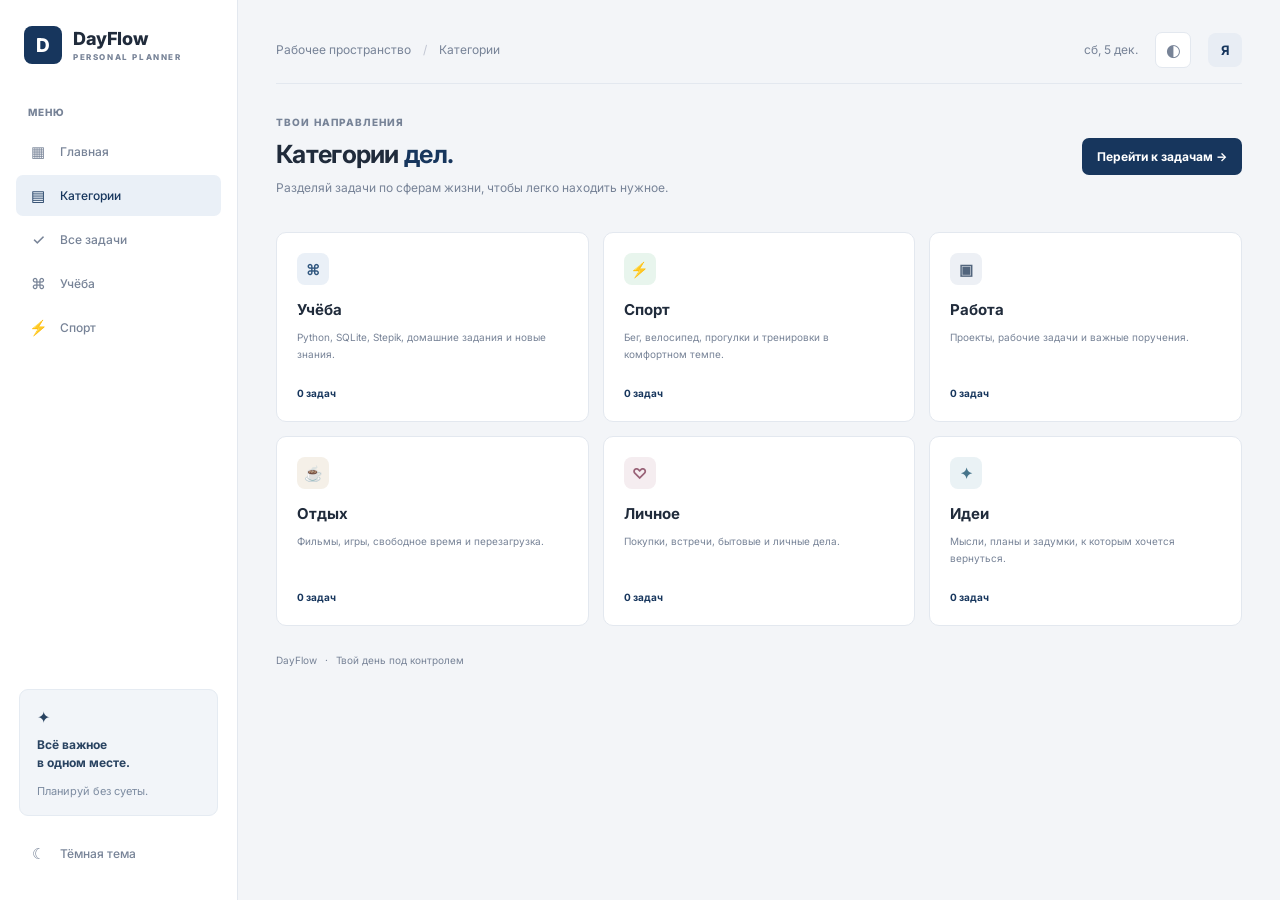
==== index.html @ 8dab4bd1 "Update index.html" ====
<!DOCTYPE html>
<html lang="ru">
<head>
  <meta charset="UTF-8">
  <meta name="viewport" content="width=device-width, initial-scale=1.0">
  <title>Категории — DayFlow</title>
  <link rel="preconnect" href="https://fonts.googleapis.com">
  <link href="https://fonts.googleapis.com/css2?family=Inter:wght@400;500;600;700;800&display=swap" rel="stylesheet">
  <link rel="stylesheet" href="style.css">
</head>
<body>
  <div class="app-shell">
    <aside class="sidebar" id="sidebar">
      <a class="brand" href="index.html"><span class="brand-mark">D</span><span>DayFlow<small>PERSONAL PLANNER</small></span></a>
      <div class="side-label">МЕНЮ</div>
      <nav class="nav">
        <a class="nav-link" href="index.html"><span>▦</span> Главная</a>
        <a class="nav-link active" href="category.html"><span>▤</span> Категории</a>
        <a class="nav-link" href="index.html"><span>✓</span> Все задачи</a>
        <a class="nav-link" href="index.html?category=study"><span>⌘</span> Учёба</a>
        <a class="nav-link" href="index.html?category=sport"><span>⚡</span> Спорт</a>
      </nav>
      <div class="sidebar-bottom"><div class="tip-card"><span>✦</span><strong>Всё важное<br>в одном месте.</strong><small>Планируй без суеты.</small></div><button class="nav-link" id="themeToggle"><span id="themeIcon">☾</span> Тёмная тема</button></div>
    </aside>
    <button class="nav-backdrop" id="navBackdrop" aria-label="Закрыть меню"></button>
    <main class="main-content">
      <header class="topbar"><button class="mobile-menu icon-button" id="menuToggle" aria-label="Открыть меню">☰</button><div class="breadcrumb">Рабочее пространство <span>/</span> Категории</div><div class="top-actions"><span class="today-label" id="headerDate"></span><button class="icon-button" id="themeToggleTop">◐</button><div class="avatar">Я</div></div></header>
      <section class="welcome-row"><div><p class="eyebrow">ТВОИ НАПРАВЛЕНИЯ</p><h1>Категории <span>дел.</span></h1><p class="muted">Разделяй задачи по сферам жизни, чтобы легко находить нужное.</p></div><a class="primary-button button-link" href="index.html">Перейти к задачам →</a></section>
      <section class="category-grid-page" id="categoryGrid">
        <a class="category-large category-card-link study-card" href="index.html?category=study"><div class="category-icon study">⌘</div><h2>Учёба</h2><p>Python, SQLite, Stepik, домашние задания и новые знания.</p><strong id="count-study">0 задач</strong></a>
        <a class="category-large category-card-link sport-card" href="index.html?category=sport"><div class="category-icon sport">⚡</div><h2>Спорт</h2><p>Бег, велосипед, прогулки и тренировки в комфортном темпе.</p><strong id="count-sport">0 задач</strong></a>
        <a class="category-large category-card-link work-card" href="index.html?category=work"><div class="category-icon work">▣</div><h2>Работа</h2><p>Проекты, рабочие задачи и важные поручения.</p><strong id="count-work">0 задач</strong></a>
        <a class="category-large category-card-link rest-card" href="index.html?category=rest"><div class="category-icon rest">☕</div><h2>Отдых</h2><p>Фильмы, игры, свободное время и перезагрузка.</p><strong id="count-rest">0 задач</strong></a>
        <a class="category-large category-card-link personal-card" href="index.html?category=personal"><div class="category-icon personal">♡</div><h2>Личное</h2><p>Покупки, встречи, бытовые и личные дела.</p><strong id="count-personal">0 задач</strong></a>
        <a class="category-large category-card-link ideas-card" href="index.html?category=ideas"><div class="category-icon ideas">✦</div><h2>Идеи</h2><p>Мысли, планы и задумки, к которым хочется вернуться.</p><strong id="count-ideas">0 задач</strong></a>
      </section>
      <footer>DayFlow <span>·</span> Твой день под контролем</footer>
    </main>
  </div>
  <script src="script.js"></script>
</body>
</html>
---- style.css ----
*{box-sizing:border-box} :root{--bg:#f5f7fb;--surface:#fff;--surface2:#f8f9fc;--text:#202536;--muted:#8991a3;--line:#edf0f5;--primary:#6658e8;--shadow:0 8px 28px rgba(31,39,69,.045)}body.dark{--bg:#151824;--surface:#202536;--surface2:#272e40;--text:#f0f2f8;--muted:#a0a8ba;--line:#343b4e;--shadow:0 8px 28px rgba(0,0,0,.12)}body{margin:0;background:var(--bg);color:var(--text);font-family:Inter,Arial,sans-serif;font-size:14px;transition:background .2s,color .2s}button,input,textarea,select{font:inherit}button{cursor:pointer}.app-shell{min-height:100vh}.sidebar{width:248px;position:fixed;inset:0 auto 0 0;background:var(--surface);border-right:1px solid var(--line);padding:28px 18px;display:flex;flex-direction:column;z-index:5}.brand{display:flex;align-items:center;gap:11px;text-decoration:none;color:var(--text);font-size:19px;font-weight:800;letter-spacing:-.7px;margin:0 8px 46px}.brand-mark{width:38px;height:38px;border-radius:12px;background:linear-gradient(135deg,#8174ff,#5749d9);display:grid;place-items:center;color:white;font-size:21px}.brand small{display:block;font-size:8px;letter-spacing:1.6px;color:var(--muted);margin-top:3px}.side-label,.eyebrow{font-size:10px;letter-spacing:1.4px;font-weight:800;color:var(--muted)}.side-label{margin:0 12px 13px}.nav{display:grid;gap:5px}.nav-link{border:0;background:transparent;text-decoration:none;color:var(--muted);display:flex;align-items:center;gap:13px;padding:12px;border-radius:10px;text-align:left;font-weight:600;width:100%;font-size:13px}.nav-link span{font-size:17px;width:20px;text-align:center}.nav-link:hover,.nav-link.active{background:#f0efff;color:#5c50dc}body.dark .nav-link:hover,body.dark .nav-link.active{background:#343052;color:#bcb5ff}.sidebar-bottom{margin-top:auto}.tip-card{padding:17px;background:linear-gradient(135deg,#f0efff,#f7f5ff);border-radius:14px;margin:0 3px 17px;color:#4d47a6}.tip-card>span{font-size:20px}.tip-card strong{display:block;line-height:1.5;margin:9px 0}.tip-card small{color:#8a86b8;font-size:11px}body.dark .tip-card{background:#343052;color:#d3ceff}.main-content{margin-left:248px;padding:0 42px;max-width:1700px}.topbar{height:76px;display:flex;align-items:center;justify-content:space-between;border-bottom:1px solid var(--line)}.breadcrumb{color:var(--muted);font-size:12px}.breadcrumb span{padding:0 9px;color:#c1c6d2}.top-actions{display:flex;align-items:center;gap:17px}.today-label{font-size:12px;color:var(--muted)}.avatar{width:34px;height:34px;border-radius:50%;display:grid;place-items:center;background:#eae8ff;color:#6558df;font-weight:700}.icon-button{border:1px solid var(--line);background:var(--surface);color:var(--muted);border-radius:10px;width:36px;height:36px;font-size:17px}.icon-button:hover{color:var(--primary);border-color:#c9c4ff}.mobile-menu{display:none}.welcome-row{display:flex;align-items:center;justify-content:space-between;gap:20px;padding:36px 0 26px}.eyebrow{margin:0 0 11px}.welcome-row h1{font-size:27px;letter-spacing:-1px;margin:0 0 9px}.welcome-row h1 span{color:var(--primary)}.muted{color:var(--muted);margin:0;font-size:12px;line-height:1.6}.primary-button,.secondary-button{border:0;border-radius:10px;padding:12px 17px;font-weight:700;font-size:12px;transition:.2s}.primary-button{background:var(--primary);color:#fff;box-shadow:0 5px 14px rgba(102,88,232,.18)}.primary-button:hover{background:#5749d9;transform:translateY(-1px)}.secondary-button{background:var(--surface2);color:var(--text);border:1px solid var(--line)}.button-link{text-decoration:none;display:inline-flex;align-items:center}.stats-grid{display:grid;grid-template-columns:repeat(4,1fr);gap:15px;margin-bottom:22px}.stat-card{background:var(--surface);border:1px solid var(--line);border-radius:14px;padding:17px;display:flex;align-items:center;gap:13px;box-shadow:var(--shadow)}.stat-icon{width:39px;height:39px;border-radius:12px;display:grid;place-items:center;font-size:19px;font-weight:700}.purple{background:#f0efff;color:#6c5ce7}.green{background:#e9f8f0;color:#20a36a}.blue{background:#eaf3ff;color:#4388e8}.orange{background:#fff3e8;color:#e89948}.stat-card span,.stat-card small{display:block;color:var(--muted);font-size:10px}.stat-card strong{display:block;font-size:22px;margin:3px 0}.content-grid{display:grid;grid-template-columns:minmax(0,1.7fr) minmax(260px,.85fr);gap:18px;align-items:start}.panel{background:var(--surface);border:1px solid var(--line);border-radius:15px;padding:20px;box-shadow:var(--shadow)}.panel-heading{display:flex;justify-content:space-between;align-items:center;gap:12px}.panel-heading h2{font-size:15px;margin:0 0 5px;letter-spacing:-.3px}.panel-heading p{font-size:11px}.date-control{display:flex;align-items:center;gap:6px}.date-control input{border:1px solid var(--line);border-radius:8px;padding:8px;background:var(--surface2);color:var(--text);font-size:11px;max-width:135px}.icon-button.small{width:29px;height:29px}.progress-wrap{margin:22px 0 18px}.progress-info{display:flex;justify-content:space-between;font-size:11px;margin-bottom:9px}.progress-info span{color:var(--muted)}.progress-info strong{color:var(--primary)}.progress-track{height:7px;border-radius:10px;background:var(--surface2);overflow:hidden}.progress-track>div{height:100%;width:0;background:linear-gradient(90deg,#7d70f2,#4f9af0);border-radius:10px;transition:width .25s}.filter-row{display:flex;gap:7px;flex-wrap:wrap;padding-bottom:14px;border-bottom:1px solid var(--line)}.filter-chip{border:1px solid var(--line);background:var(--surface);color:var(--muted);border-radius:20px;padding:7px 11px;font-size:10px;font-weight:600}.filter-chip.selected{background:#efedff;color:#6255dc;border-color:#efedff}body.dark .filter-chip.selected{background:#39345e;color:#c5beff;border-color:#39345e}.task-list{display:grid}.task-item{display:flex;align-items:center;gap:12px;padding:15px 2px;border-bottom:1px solid var(--line)}.task-item:last-child{border-bottom:0}.task-color{width:4px;height:42px;border-radius:8px;flex-shrink:0}.task-main{min-width:0;flex:1}.task-title{font-weight:700;font-size:12px;margin-bottom:5px;overflow-wrap:anywhere}.task-description{font-size:10px;color:var(--muted);margin-bottom:6px;overflow-wrap:anywhere}.task-meta{display:flex;gap:7px;align-items:center;flex-wrap:wrap}.category-pill,.status-pill{font-size:9px;padding:4px 7px;border-radius:20px;font-weight:700}.category-pill{background:var(--surface2);color:var(--muted)}.status-pill.todo{background:#eef0f4;color:#7e8798}.status-pill.doing{background:#e8f2ff;color:#367edb}.status-pill.done{background:#e7f7ee;color:#168b54}.status-pill.cancelled{background:#ffebeb;color:#d54b4b}.task-time{font-size:10px;color:var(--muted)}.task-actions{display:flex;align-items:center;gap:6px}.status-select{max-width:116px;border:1px solid var(--line);border-radius:8px;background:var(--surface2);color:var(--text);padding:7px 6px;font-size:10px}.mini-action{border:0;background:transparent;color:var(--muted);font-size:15px;padding:5px}.mini-action:hover{color:var(--primary)}.empty-state{text-align:center;padding:38px 12px}.empty-state>div{font-size:28px;color:var(--primary)}.empty-state h3{font-size:14px}.empty-state p{font-size:11px;color:var(--muted);margin:0 auto 16px;max-width:260px}.hidden{display:none!important}.right-column{display:grid;gap:16px}.quick-categories{display:grid;gap:5px;margin-top:13px}.quick-category{display:flex;align-items:center;gap:11px;border:0;background:transparent;padding:8px 4px;border-radius:9px;color:var(--text);text-align:left;font-size:11px;font-weight:600}.quick-category:hover{background:var(--surface2)}.quick-category b{margin-left:auto;color:var(--muted);font-size:16px}.category-icon{width:35px;height:35px;display:grid;place-items:center;border-radius:11px;font-size:17px;font-weight:700}.category-icon.study{background:#efedff;color:#6a5ce5}.category-icon.sport{background:#e7f8ef;color:#1b9a60}.category-icon.work{background:#f2eaff;color:#9a61d4}.category-icon.rest{background:#fff4e5;color:#d99532}.category-icon.personal{background:#ffedf5;color:#d65d94}.category-icon.ideas{background:#e8f6ff;color:#3497d0}.quote-card{padding:21px;border-radius:15px;background:linear-gradient(135deg,#6255dc,#897cf3);color:white;box-shadow:0 8px 22px rgba(102,88,232,.18)}.quote-mark{font-size:38px;line-height:1;opacity:.7}.quote-card h3{font-size:16px;line-height:1.45;margin:8px 0}.quote-card p{font-size:11px;line-height:1.6;opacity:.85}.quote-card span{font-size:8px;letter-spacing:1px;opacity:.7}.mini-panel textarea{width:100%;margin-top:14px;resize:vertical;min-height:85px;border:1px solid var(--line);border-radius:9px;padding:11px;background:var(--surface2);color:var(--text);font-size:11px;outline:none}.save-hint{font-size:9px;color:var(--muted)}footer{padding:28px 0;color:var(--muted);font-size:10px}footer span{padding:0 5px}.modal-backdrop{position:fixed;inset:0;background:rgba(20,24,39,.48);display:grid;place-items:center;padding:20px;z-index:20}.modal{width:min(540px,100%);max-height:92vh;overflow:auto;background:var(--surface);border-radius:17px;padding:25px;box-shadow:0 20px 70px rgba(0,0,0,.2)}.modal-heading{display:flex;justify-content:space-between;align-items:center;margin-bottom:20px}.modal-heading h2{font-size:20px;margin:0}.modal label{display:block;font-size:11px;font-weight:700;margin-bottom:14px}.modal input,.modal textarea,.modal select{display:block;width:100%;margin-top:7px;padding:11px;border:1px solid var(--line);border-radius:9px;background:var(--surface2);color:var(--text);outline:none;font-size:12px}.modal input:focus,.modal textarea:focus,.modal select:focus{border-color:#9a91f4}.optional{font-weight:400;color:var(--muted)}.form-row{display:grid;grid-template-columns:1fr 1fr;gap:12px}.sport-fields{padding:13px;border-radius:11px;background:var(--surface2);margin:2px 0 14px}.sport-title{font-size:11px;font-weight:800;margin-bottom:12px}.modal-actions{display:flex;justify-content:flex-end;gap:9px;margin-top:8px}.category-grid-page{display:grid;grid-template-columns:repeat(3,1fr);gap:17px;margin-top:12px}.category-large{padding:23px;border:1px solid var(--line);background:var(--surface);border-radius:16px;min-height:205px;box-shadow:var(--shadow)}.category-large h2{font-size:17px;margin:15px 0 7px}.category-large p{font-size:11px;line-height:1.7;color:var(--muted);min-height:40px}.category-large strong{font-size:10px;color:var(--primary)}.study-card{background:linear-gradient(145deg,var(--surface),#f7f5ff)}.sport-card{background:linear-gradient(145deg,var(--surface),#f1fbf5)}.work-card{background:linear-gradient(145deg,var(--surface),#faf5ff)}.rest-card{background:linear-gradient(145deg,var(--surface),#fff9ef)}.personal-card{background:linear-gradient(145deg,var(--surface),#fff5f9)}.ideas-card{background:linear-gradient(145deg,var(--surface),#f1faff)}body.dark .category-large{background:var(--surface)}body.dark .stat-icon,body.dark .category-icon{filter:brightness(.8)}@media(max-width:1100px){.main-content{padding:0 25px}.stats-grid{grid-template-columns:repeat(2,1fr)}.content-grid{grid-template-columns:1fr}.right-column{grid-template-columns:repeat(2,1fr)}.mini-panel{grid-column:span 2}.category-grid-page{grid-template-columns:repeat(2,1fr)}}@media(max-width:700px){.sidebar{transform:translateX(-100%);transition:transform .25s;box-shadow:var(--shadow)}.sidebar.open{transform:translateX(0)}.main-content{margin-left:0;padding:0 16px}.topbar{height:62px}.mobile-menu{display:block}.breadcrumb{display:none}.top-actions{gap:9px}.today-label{font-size:10px}.welcome-row{padding:27px 0 20px;align-items:flex-start;flex-direction:column}.welcome-row h1{font-size:23px}.welcome-row>.primary-button{width:100%}.stats-grid{gap:9px}.stat-card{padding:12px;gap:9px}.stat-icon{width:32px;height:32px}.stat-card strong{font-size:19px}.stat-card span,.stat-card small{font-size:9px}.panel{padding:15px}.panel-heading{align-items:flex-start;flex-direction:column}.date-control{width:100%}.date-control input{flex:1;max-width:none}.task-item{gap:8px}.task-actions{flex-direction:column;align-items:flex-end}.status-select{max-width:100px}.right-column{grid-template-columns:1fr}.mini-panel{grid-column:auto}.category-grid-page{grid-template-columns:1fr}.category-large{min-height:170px}.form-row{grid-template-columns:1fr}.modal{padding:19px}.task-title{font-size:11px}}

/* DAYFLOW — строгая нейтральная тема с тёмно-синим акцентом */
:root{
  --bg:#f3f5f8;
  --surface:#ffffff;
  --surface2:#f7f8fa;
  --text:#202b3b;
  --muted:#778397;
  --line:#e3e8ef;
  --primary:#17365d;
  --shadow:0 2px 10px rgba(23,42,69,.035);
}
body.dark{
  --bg:#111a27;
  --surface:#192536;
  --surface2:#202f42;
  --text:#e8edf4;
  --muted:#9aa8ba;
  --line:#2b3a4e;
  --primary:#789ac4;
  --shadow:0 2px 12px rgba(0,0,0,.12);
}
body{font-size:13px;letter-spacing:0}
.sidebar{width:238px;padding:26px 16px;background:var(--surface)}
.brand{font-size:18px;letter-spacing:-.4px;margin:0 8px 42px}
.brand-mark{border-radius:8px;background:#17365d;font-size:19px}
.side-label,.eyebrow{letter-spacing:1.1px}
.nav{gap:3px}
.nav-link{border-radius:7px;padding:11px 12px;font-size:12px;font-weight:500;gap:12px}
.nav-link span{font-size:15px}
.nav-link:hover,.nav-link.active{background:#eaf0f7;color:#17365d}
body.dark .nav-link:hover,body.dark .nav-link.active{background:#263b55;color:#dce8f7}
.tip-card{background:#f2f5f9;color:#294361;border:1px solid #e5ebf2;border-radius:9px}
.tip-card>span{font-size:16px}
.tip-card strong{font-size:12px;line-height:1.55}
.tip-card small{color:#7c8ba0}
body.dark .tip-card{background:#202f42;color:#dce6f3;border-color:#304258}
.main-content{margin-left:238px;padding:0 38px}
.topbar{height:68px}
.icon-button{border-radius:7px}
.avatar{border-radius:8px;background:#e8edf4;color:#17365d}
.welcome-row{padding:32px 0 23px}
.welcome-row h1{font-size:25px;font-weight:700;letter-spacing:-.7px}
.welcome-row h1 span{color:#17365d}
body.dark .welcome-row h1 span{color:#9bb6d8}
.primary-button{background:#17365d;border-radius:7px;box-shadow:none;padding:11px 15px}
.primary-button:hover{background:#244b78;transform:none}
.secondary-button{border-radius:7px}
.stats-grid{gap:12px;margin-bottom:18px}
.stat-card{border-radius:9px;padding:15px;box-shadow:none;gap:12px}
.stat-icon{width:34px;height:34px;border-radius:8px;font-size:16px}
.stat-card span,.stat-card small{font-size:10px}
.stat-card strong{font-size:21px;font-weight:700}
.panel{border-radius:10px;padding:18px;box-shadow:none}
.panel-heading h2{font-size:14px}
.panel-heading p{font-size:10px}
.date-control input{border-radius:6px}
.progress-wrap{margin:18px 0 16px}
.progress-track{height:5px}
.progress-track>div{background:#17365d}
body.dark .progress-track>div{background:#789ac4}
.filter-chip{border-radius:6px;padding:7px 10px}
.filter-chip.selected{background:#eaf0f7;color:#17365d;border-color:#eaf0f7}
body.dark .filter-chip.selected{background:#263b55;color:#dce8f7;border-color:#263b55}
.task-item{padding:13px 1px;gap:10px}
.task-color{width:3px;height:38px}
.task-title{font-size:12px;font-weight:600}
.task-description{font-size:10px}
.category-pill,.status-pill{border-radius:4px;font-size:9px;font-weight:600}
.status-pill.todo{background:#edf0f4;color:#687587}
.status-pill.doing{background:#e8f1fb;color:#2769ad}
.status-pill.done{background:#e8f5ed;color:#217447}
.status-pill.cancelled{background:#faeaea;color:#b83b3b}
.task-actions{gap:4px}
.status-select{border-radius:6px;font-size:9px;padding:6px}
.mini-action{font-size:14px}
.quick-category{border-radius:6px;padding:7px 5px;font-weight:500}
.category-icon{border-radius:8px;width:32px;height:32px;font-size:15px}
.category-icon.study{background:#eaf0f7;color:#31577f}
.category-icon.sport{background:#e8f5ed;color:#28794b}
.category-icon.work{background:#edf0f5;color:#52657d}
.category-icon.rest{background:#f5f0e8;color:#92713b}
.category-icon.personal{background:#f5edf0;color:#986176}
.category-icon.ideas{background:#eaf2f5;color:#47758b}
.quote-card{background:#edf2f7;color:#294361;border:1px solid #e1e8f0;border-radius:10px;box-shadow:none}
.quote-mark{font-size:30px;color:#56718f}
.quote-card h3{font-size:14px}
.quote-card p{color:#60728a;opacity:1}
.quote-card span{color:#71839a;opacity:1}
body.dark .quote-card{background:#202f42;color:#e1eaf5;border-color:#304258}
body.dark .quote-card p,body.dark .quote-card span{color:#a9b8ca}
.mini-panel textarea{border-radius:7px}
.modal{border-radius:12px}
.modal input,.modal textarea,.modal select{border-radius:7px}
.modal-actions{margin-top:12px}
.category-grid-page{gap:14px}
.category-large{border-radius:10px;min-height:190px;padding:20px;box-shadow:none}
.category-large h2{font-size:15px}
.category-large p{font-size:10px}
.category-large strong{color:#17365d}
body.dark .category-large strong{color:#9bb6d8}
.study-card,.sport-card,.work-card,.rest-card,.personal-card,.ideas-card{background:var(--surface)}
footer{font-size:10px}
@media(max-width:1100px){.main-content{padding:0 24px}}
@media(max-width:700px){.main-content{padding:0 15px}.welcome-row h1{font-size:22px}.panel{padding:14px}}


/* DAYFLOW — улучшенная навигация и читаемость */
.week-strip{display:grid;grid-template-columns:repeat(7,minmax(0,1fr));gap:7px;margin:0 0 16px}
.week-day{min-width:0;border:1px solid var(--line);background:var(--surface2);border-radius:7px;padding:9px 4px 8px;color:var(--muted);display:grid;gap:4px;text-align:center;transition:background .15s,border-color .15s}
.week-day span{font-size:9px;font-weight:600}
.week-day strong{font-size:16px;color:var(--text);font-weight:700}
.week-day small{font-size:8px;white-space:nowrap;overflow:hidden;text-overflow:ellipsis}
.week-day.selected{background:#eaf0f7;border-color:#b8c9dc;color:#17365d}
.week-day.selected strong{color:#17365d}
.week-day.is-today:not(.selected){border-color:#9aadc3}
body.dark .week-day.selected{background:#263b55;border-color:#56718f;color:#dce8f7}
body.dark .week-day.selected strong{color:#fff}
.task-tools{display:flex;align-items:center;justify-content:space-between;gap:12px;margin:0 0 12px}
.search-box{display:flex;align-items:center;gap:8px;flex:1;max-width:320px;border:1px solid var(--line);background:var(--surface2);border-radius:7px;padding:0 10px;color:var(--muted)}
.search-box>span{font-size:18px;line-height:1}
.search-box input{width:100%;min-width:0;border:0;outline:0;background:transparent;color:var(--text);padding:9px 0;font-size:11px}
.task-tools-hint{font-size:9px;color:var(--muted);white-space:nowrap}
.priority-pill{font-size:9px;padding:4px 7px;border-radius:4px;font-weight:600}
.priority-high{background:#fff0ed;color:#b84c3d}
.priority-normal{background:#f0f2f5;color:#69778a}
.priority-low{background:#edf4f0;color:#47765b}
body.dark .priority-high{background:#482d2b;color:#f0aaa0}
body.dark .priority-normal{background:#2b394b;color:#b8c5d5}
body.dark .priority-low{background:#263d34;color:#a4d0b6}
.category-card-link{display:block;text-decoration:none;color:var(--text);transition:border-color .15s,transform .15s}
.category-card-link:hover{border-color:#aebfd2;transform:translateY(-2px)}
.category-card-link strong{display:inline-block;margin-top:8px}
.delete-action:hover{color:#c74747!important;background:#fff0f0!important}
body.dark .delete-action:hover{background:#482d2d!important;color:#ffb4b4!important}
.modal label{line-height:1.5}
.modal input:focus,.modal textarea:focus,.modal select:focus{border-color:#7893b2;box-shadow:0 0 0 2px rgba(23,54,93,.07)}
button:focus-visible,a:focus-visible,input:focus-visible,select:focus-visible,textarea:focus-visible{outline:2px solid #7893b2;outline-offset:2px}
@media(max-width:700px){
  .week-strip{gap:4px}
  .week-day{padding:8px 2px}
  .week-day strong{font-size:14px}
  .week-day small{font-size:7px}
  .task-tools{align-items:stretch;flex-direction:column;gap:6px}
  .search-box{max-width:none}
  .task-tools-hint{text-align:right}
}
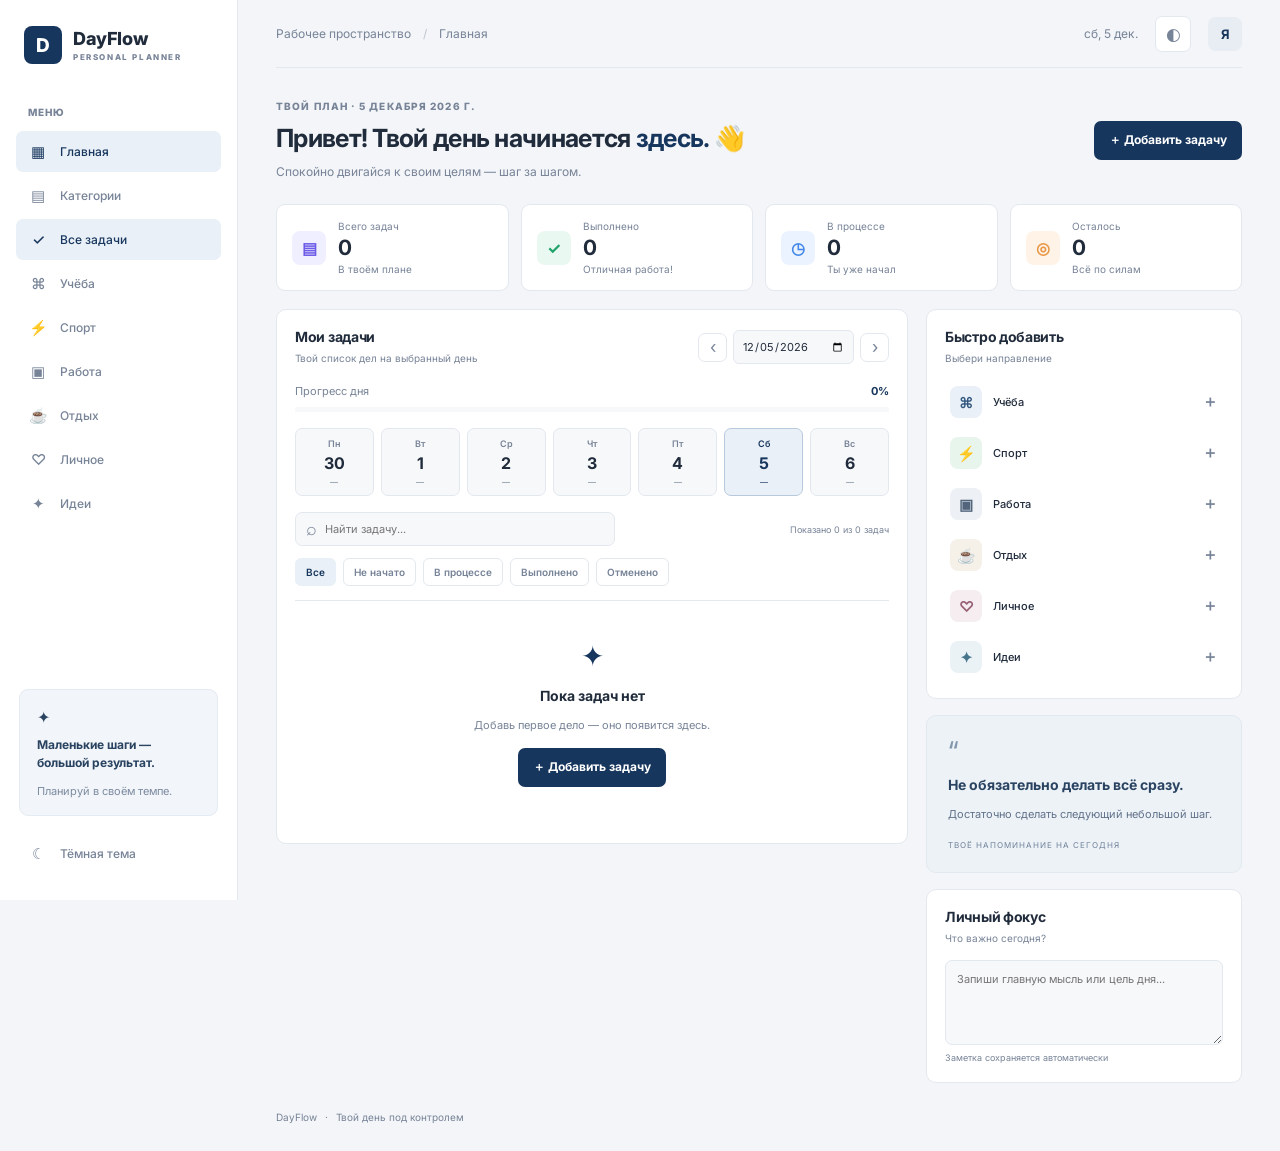
==== commit a70c8286: "Update index.html" ====
--- a/index.html
+++ b/index.html
@@ -2,9 +2,11 @@
 <html lang="ru">
 <head>
   <meta charset="UTF-8">
-  <meta name="viewport" content="width=device-width, initial-scale=1.0">
-  <title>Категории — DayFlow</title>
+  <meta name="viewport" content="width=device-width, initial-scale=1.0, maximum-scale=1.0, user-scalable=no">
+  <meta name="theme-color" content="#f5f7fb">
+  <title>DayFlow — мой планировщик</title>
   <link rel="preconnect" href="https://fonts.googleapis.com">
+  <link rel="preconnect" href="https://fonts.gstatic.com" crossorigin>
   <link href="https://fonts.googleapis.com/css2?family=Inter:wght@400;500;600;700;800&display=swap" rel="stylesheet">
   <link rel="stylesheet" href="style.css">
 </head>
@@ -14,29 +16,148 @@
       <a class="brand" href="index.html"><span class="brand-mark">D</span><span>DayFlow<small>PERSONAL PLANNER</small></span></a>
       <div class="side-label">МЕНЮ</div>
       <nav class="nav">
-        <a class="nav-link" href="index.html"><span>▦</span> Главная</a>
-        <a class="nav-link active" href="category.html"><span>▤</span> Категории</a>
-        <a class="nav-link" href="index.html"><span>✓</span> Все задачи</a>
-        <a class="nav-link" href="index.html?category=study"><span>⌘</span> Учёба</a>
-        <a class="nav-link" href="index.html?category=sport"><span>⚡</span> Спорт</a>
+        <a class="nav-link active" href="index.html"><span>▦</span> Главная</a>
+        <a class="nav-link" href="category.html"><span>▤</span> Категории</a>
+        <button class="nav-link" data-filter="all"><span>✓</span> Все задачи</button>
+        <button class="nav-link" data-filter="study"><span>⌘</span> Учёба</button>
+        <button class="nav-link" data-filter="sport"><span>⚡</span> Спорт</button>
+        <button class="nav-link" data-filter="work"><span>▣</span> Работа</button>
+        <button class="nav-link" data-filter="rest"><span>☕</span> Отдых</button>
+        <button class="nav-link" data-filter="personal"><span>♡</span> Личное</button>
+        <button class="nav-link" data-filter="ideas"><span>✦</span> Идеи</button>
       </nav>
-      <div class="sidebar-bottom"><div class="tip-card"><span>✦</span><strong>Всё важное<br>в одном месте.</strong><small>Планируй без суеты.</small></div><button class="nav-link" id="themeToggle"><span id="themeIcon">☾</span> Тёмная тема</button></div>
+      <div class="sidebar-bottom">
+        <div class="tip-card"><span>✦</span><strong>Маленькие шаги —<br>большой результат.</strong><small>Планируй в своём темпе.</small></div>
+        <button class="nav-link" id="themeToggle"><span id="themeIcon">☾</span> Тёмная тема</button>
+      </div>
     </aside>
+    
     <button class="nav-backdrop" id="navBackdrop" aria-label="Закрыть меню"></button>
+
     <main class="main-content">
-      <header class="topbar"><button class="mobile-menu icon-button" id="menuToggle" aria-label="Открыть меню">☰</button><div class="breadcrumb">Рабочее пространство <span>/</span> Категории</div><div class="top-actions"><span class="today-label" id="headerDate"></span><button class="icon-button" id="themeToggleTop">◐</button><div class="avatar">Я</div></div></header>
-      <section class="welcome-row"><div><p class="eyebrow">ТВОИ НАПРАВЛЕНИЯ</p><h1>Категории <span>дел.</span></h1><p class="muted">Разделяй задачи по сферам жизни, чтобы легко находить нужное.</p></div><a class="primary-button button-link" href="index.html">Перейти к задачам →</a></section>
-      <section class="category-grid-page" id="categoryGrid">
-        <a class="category-large category-card-link study-card" href="index.html?category=study"><div class="category-icon study">⌘</div><h2>Учёба</h2><p>Python, SQLite, Stepik, домашние задания и новые знания.</p><strong id="count-study">0 задач</strong></a>
-        <a class="category-large category-card-link sport-card" href="index.html?category=sport"><div class="category-icon sport">⚡</div><h2>Спорт</h2><p>Бег, велосипед, прогулки и тренировки в комфортном темпе.</p><strong id="count-sport">0 задач</strong></a>
-        <a class="category-large category-card-link work-card" href="index.html?category=work"><div class="category-icon work">▣</div><h2>Работа</h2><p>Проекты, рабочие задачи и важные поручения.</p><strong id="count-work">0 задач</strong></a>
-        <a class="category-large category-card-link rest-card" href="index.html?category=rest"><div class="category-icon rest">☕</div><h2>Отдых</h2><p>Фильмы, игры, свободное время и перезагрузка.</p><strong id="count-rest">0 задач</strong></a>
-        <a class="category-large category-card-link personal-card" href="index.html?category=personal"><div class="category-icon personal">♡</div><h2>Личное</h2><p>Покупки, встречи, бытовые и личные дела.</p><strong id="count-personal">0 задач</strong></a>
-        <a class="category-large category-card-link ideas-card" href="index.html?category=ideas"><div class="category-icon ideas">✦</div><h2>Идеи</h2><p>Мысли, планы и задумки, к которым хочется вернуться.</p><strong id="count-ideas">0 задач</strong></a>
+      <header class="topbar">
+        <button class="mobile-menu icon-button" id="menuToggle" aria-label="Открыть меню">☰</button>
+        <div class="breadcrumb">Рабочее пространство <span>/</span> Главная</div>
+        <div class="top-actions">
+          <span class="today-label" id="headerDate"></span>
+          <button class="icon-button" id="themeToggleTop" aria-label="Переключить тему">◐</button>
+          <div class="avatar">Я</div>
+        </div>
+      </header>
+
+      <section class="welcome-row">
+        <div>
+          <p class="eyebrow" id="fullDate">ТВОЙ ПЛАН НА СЕГОДНЯ</p>
+          <h1>Привет! Твой день начинается <span>здесь.</span> 👋</h1>
+          <p class="muted">Спокойно двигайся к своим целям — шаг за шагом.</p>
+        </div>
+        <button class="primary-button" id="addTaskTop">＋ Добавить задачу</button>
+      </section>
+
+      <section class="stats-grid">
+        <article class="stat-card"><div class="stat-icon purple">▤</div><div><span>Всего задач</span><strong id="totalCount">0</strong><small>В твоём плане</small></div></article>
+        <article class="stat-card"><div class="stat-icon green">✓</div><div><span>Выполнено</span><strong id="doneCount">0</strong><small>Отличная работа!</small></div></article>
+        <article class="stat-card"><div class="stat-icon blue">◷</div><div><span>В процессе</span><strong id="progressCount">0</strong><small>Ты уже начал</small></div></article>
+        <article class="stat-card"><div class="stat-icon orange">◎</div><div><span>Осталось</span><strong id="remainingCount">0</strong><small>Всё по силам</small></div></article>
+      </section>
+
+      <section class="content-grid">
+        <div class="panel tasks-panel">
+          <div class="panel-heading">
+            <div><h2>Мои задачи</h2><p class="muted">Твой список дел на выбранный день</p></div>
+            <div class="date-control">
+              <button class="icon-button small" id="prevDay">‹</button>
+              <input type="date" id="selectedDate">
+              <button class="icon-button small" id="nextDay">›</button>
+            </div>
+          </div>
+          <div class="progress-wrap">
+            <div class="progress-info"><span>Прогресс дня</span><strong id="progressPercent">0%</strong></div>
+            <div class="progress-track"><div id="progressBar"></div></div>
+          </div>
+          <div class="week-strip" id="weekStrip" aria-label="Выбор дня недели"></div>
+          <div class="task-tools">
+            <label class="search-box"><span>⌕</span><input type="search" id="taskSearch" placeholder="Найти задачу..." aria-label="Поиск задач"></label>
+            <span class="task-tools-hint" id="taskCountHint">0 задач</span>
+          </div>
+          <div class="filter-row">
+            <button class="filter-chip selected" data-status="all">Все</button>
+            <button class="filter-chip" data-status="todo">Не начато</button>
+            <button class="filter-chip" data-status="doing">В процессе</button>
+            <button class="filter-chip" data-status="done">Выполнено</button>
+            <button class="filter-chip" data-status="cancelled">Отменено</button>
+          </div>
+          <div id="taskList" class="task-list"></div>
+          <div class="empty-state hidden" id="emptyState">
+            <div>✦</div>
+            <h3>Пока задач нет</h3>
+            <p>Добавь первое дело и освободи голову от лишних мыслей.</p>
+            <button class="primary-button" id="emptyAdd">＋ Добавить задачу</button>
+          </div>
+        </div>
+
+        <aside class="right-column">
+          <div class="panel quick-panel">
+            <div class="panel-heading"><div><h2>Быстро добавить</h2><p class="muted">Выбери направление</p></div></div>
+            <div class="quick-categories">
+              <button class="quick-category" data-category="study"><span class="category-icon study">⌘</span><span>Учёба</span><b>＋</b></button>
+              <button class="quick-category" data-category="sport"><span class="category-icon sport">⚡</span><span>Спорт</span><b>＋</b></button>
+              <button class="quick-category" data-category="work"><span class="category-icon work">▣</span><span>Работа</span><b>＋</b></button>
+              <button class="quick-category" data-category="rest"><span class="category-icon rest">☕</span><span>Отдых</span><b>＋</b></button>
+              <button class="quick-category" data-category="personal"><span class="category-icon personal">♡</span><span>Личное</span><b>＋</b></button>
+              <button class="quick-category" data-category="ideas"><span class="category-icon ideas">✦</span><span>Идеи</span><b>＋</b></button>
+            </div>
+          </div>
+          <div class="quote-card">
+            <div class="quote-mark">“</div>
+            <h3>Не обязательно делать всё сразу.</h3>
+            <p>Достаточно сделать следующий небольшой шаг.</p>
+            <span>ТВОЁ НАПОМИНАНИЕ НА СЕГОДНЯ</span>
+          </div>
+          <div class="panel mini-panel">
+            <div class="panel-heading"><div><h2>Личный фокус</h2><p class="muted">Что важно сегодня?</p></div></div>
+            <textarea id="dailyNote" placeholder="Запиши главную мысль или цель дня..."></textarea>
+            <small class="save-hint" id="noteSaved">Заметка сохраняется автоматически</small>
+          </div>
+        </aside>
       </section>
       <footer>DayFlow <span>·</span> Твой день под контролем</footer>
     </main>
   </div>
+
+  <div class="modal-backdrop hidden" id="taskModal">
+    <form class="modal" id="taskForm">
+      <div class="modal-heading">
+        <div><p class="eyebrow">НОВАЯ ЗАПИСЬ</p><h2 id="modalTitle">Добавить задачу</h2></div>
+        <button type="button" class="icon-button" id="closeModal">×</button>
+      </div>
+      <input type="hidden" id="taskId">
+      <label>Название задачи<input id="taskTitle" maxlength="90" required placeholder="Например, решить 5 задач по Python"></label>
+      <label>Описание <span class="optional">необязательно</span><textarea id="taskDescription" rows="2" placeholder="Добавь подробности, если нужно..."></textarea></label>
+      <div class="form-row">
+        <label>Категория<select id="taskCategory"><option value="study">Учёба</option><option value="sport">Спорт</option><option value="work">Работа</option><option value="rest">Отдых</option><option value="personal">Личное</option><option value="ideas">Идеи</option></select></label>
+        <label>Дата<input type="date" id="taskDate" required></label>
+      </div>
+      <div class="form-row">
+        <label>Время <span class="optional">необязательно</span><input type="time" id="taskTime"></label>
+        <label>Приоритет<select id="taskPriority"><option value="normal">Обычный</option><option value="high">Высокий</option><option value="low">Низкий</option></select></label>
+      </div>
+      <div class="form-row">
+        <label>Статус<select id="taskStatus"><option value="todo">Не начато</option><option value="doing">В процессе</option><option value="done">Выполнено</option><option value="cancelled">Отменено</option></select></label>
+      </div>
+      <div id="sportFields" class="sport-fields hidden">
+        <div class="sport-title">⚡ Параметры активности</div>
+        <div class="form-row">
+          <label>Вид активности<select id="sportType"><option>Бег</option><option>Велосипед</option><option>Прогулка</option><option>Тренировка</option><option>Другое</option></select></label>
+          <label>Цель / дистанция<input id="sportGoal" placeholder="Например, 2 км"></label>
+        </div>
+      </div>
+      <div class="modal-actions">
+        <button type="button" class="secondary-button" id="cancelModal">Отмена</button>
+        <button type="submit" class="primary-button">Сохранить задачу</button>
+      </div>
+    </form>
+  </div>
   <script src="script.js"></script>
 </body>
 </html>
--- a/style.css
+++ b/style.css
@@ -146,3 +146,163 @@
   .search-box{max-width:none}
   .task-tools-hint{text-align:right}
 }
+
+
+/* DAYFLOW — полноценная адаптация для планшетов и смартфонов */
+.nav-backdrop{
+  display:none;
+  position:fixed;
+  inset:0;
+  z-index:8;
+  border:0;
+  padding:0;
+  background:rgba(12,22,36,.42);
+  backdrop-filter:blur(2px);
+}
+@media (max-width: 900px){
+  .main-content{padding-left:24px;padding-right:24px}
+  .content-grid{grid-template-columns:minmax(0,1fr)}
+  .right-column{grid-template-columns:repeat(2,minmax(0,1fr))}
+  .mini-panel{grid-column:auto}
+  .category-grid-page{grid-template-columns:repeat(2,minmax(0,1fr))}
+  .stats-grid{grid-template-columns:repeat(2,minmax(0,1fr))}
+}
+@media (max-width: 700px){
+  html{ -webkit-text-size-adjust:100%; }
+  body{min-width:320px;overflow-x:hidden}
+  .sidebar{
+    width:min(300px,86vw);
+    padding:22px 16px;
+    z-index:11;
+    transform:translateX(-105%);
+    transition:transform .24s ease;
+    box-shadow:12px 0 35px rgba(13,28,48,.12);
+    overflow-y:auto;
+  }
+  .sidebar.open{transform:translateX(0)}
+  .nav-backdrop.visible{display:block}
+  .main-content{margin-left:0;width:100%;padding:0 16px}
+  .topbar{height:60px;gap:10px}
+  .mobile-menu{
+    display:grid;
+    place-items:center;
+    flex:0 0 38px;
+    width:38px;height:38px;
+    font-size:18px;
+    border-radius:8px;
+  }
+  .breadcrumb{display:none}
+  .top-actions{margin-left:auto;gap:8px}
+  .today-label{font-size:10px;white-space:nowrap}
+  .top-actions .icon-button{width:34px;height:34px;flex:0 0 34px}
+  .avatar{width:32px;height:32px;flex:0 0 32px}
+  .welcome-row{
+    padding:23px 0 18px;
+    align-items:stretch;
+    flex-direction:column;
+    gap:15px;
+  }
+  .welcome-row h1{font-size:clamp(21px,6vw,25px);line-height:1.25;letter-spacing:-.6px}
+  .welcome-row .muted{font-size:11px;max-width:440px}
+  .welcome-row .eyebrow{font-size:9px;margin-bottom:8px}
+  .welcome-row>.primary-button,.welcome-row>.button-link{
+    width:100%;min-height:44px;justify-content:center;
+  }
+  .stats-grid{grid-template-columns:repeat(2,minmax(0,1fr));gap:9px;margin-bottom:14px}
+  .stat-card{min-width:0;padding:12px 10px;gap:9px;border-radius:9px}
+  .stat-icon{width:32px;height:32px;flex:0 0 32px;font-size:15px}
+  .stat-card span{font-size:9px;line-height:1.35}
+  .stat-card small{font-size:8px;line-height:1.35}
+  .stat-card strong{font-size:20px;margin:3px 0}
+  .content-grid{display:grid;grid-template-columns:minmax(0,1fr);gap:13px}
+  .panel{padding:14px;border-radius:10px;min-width:0}
+  .panel-heading{align-items:stretch;flex-direction:column;gap:11px}
+  .panel-heading h2{font-size:14px}
+  .panel-heading p{font-size:10px}
+  .date-control{display:grid;grid-template-columns:34px minmax(0,1fr) 34px;gap:7px;width:100%}
+  .date-control .icon-button{width:34px;height:36px}
+  .date-control input{width:100%;max-width:none;min-width:0;height:36px;font-size:12px}
+  .progress-wrap{margin:16px 0 14px}
+  .week-strip{grid-template-columns:repeat(7,minmax(0,1fr));gap:4px;margin-bottom:14px}
+  .week-day{padding:8px 1px 7px;gap:4px;border-radius:7px}
+  .week-day span{font-size:9px}
+  .week-day strong{font-size:14px}
+  .week-day small{font-size:7px}
+  .task-tools{display:flex;flex-direction:column;align-items:stretch;gap:6px;margin-bottom:10px}
+  .search-box{width:100%;max-width:none;min-height:38px}
+  .search-box input{font-size:12px}
+  .task-tools-hint{text-align:left;font-size:9px}
+  .filter-row{
+    display:flex;flex-wrap:nowrap;gap:6px;
+    overflow-x:auto;overscroll-behavior-x:contain;
+    padding:0 0 12px;margin:0 -1px 0;
+    scrollbar-width:none;
+  }
+  .filter-row::-webkit-scrollbar{display:none}
+  .filter-chip{flex:0 0 auto;padding:8px 10px;font-size:10px;white-space:nowrap}
+  .task-item{display:grid;grid-template-columns:3px minmax(0,1fr);gap:9px;padding:13px 0;align-items:start}
+  .task-color{width:3px;height:100%;min-height:44px}
+  .task-main{min-width:0}
+  .task-title{font-size:12px;line-height:1.45;overflow-wrap:anywhere}
+  .task-description{font-size:10px;line-height:1.5}
+  .task-meta{gap:5px}
+  .category-pill,.status-pill,.priority-pill{font-size:8px;padding:4px 6px}
+  .task-time{font-size:9px}
+  .task-actions{
+    grid-column:2;
+    display:flex;flex-direction:row;align-items:center;
+    justify-content:flex-end;gap:7px;margin-top:2px;
+  }
+  .status-select{max-width:none;min-width:0;width:auto;flex:1;padding:8px;font-size:10px}
+  .mini-action{width:34px;height:34px;border:1px solid var(--line);border-radius:7px;background:var(--surface2);font-size:16px}
+  .right-column{grid-template-columns:minmax(0,1fr);gap:12px}
+  .quick-categories{display:grid;grid-template-columns:repeat(2,minmax(0,1fr));gap:5px}
+  .quick-category{min-width:0;padding:8px 6px;gap:7px;font-size:10px}
+  .category-icon{width:30px;height:30px;flex:0 0 30px}
+  .quote-card{padding:17px;border-radius:10px}
+  .quote-card h3{font-size:14px}
+  .quote-card p{font-size:10px}
+  .mini-panel textarea{min-height:92px;font-size:12px}
+  .save-hint{display:block;margin-top:5px}
+  .category-grid-page{grid-template-columns:minmax(0,1fr);gap:10px;margin-top:4px}
+  .category-large{min-height:0;padding:17px;border-radius:10px}
+  .category-large h2{font-size:15px;margin:11px 0 6px}
+  .category-large p{font-size:11px;min-height:0;margin:0 0 8px}
+  .category-large strong{font-size:10px}
+  footer{padding:22px 0;font-size:9px}
+  .modal-backdrop{padding:10px;align-items:end}
+  .modal{
+    width:100%;max-width:560px;max-height:min(88dvh,760px);
+    overflow-y:auto;padding:18px 16px calc(16px + env(safe-area-inset-bottom));
+    border-radius:15px 15px 10px 10px;
+  }
+  .modal-heading{margin-bottom:16px}
+  .modal-heading h2{font-size:18px}
+  .modal label{font-size:11px;margin-bottom:12px}
+  .modal input,.modal textarea,.modal select{font-size:16px;padding:11px}
+  .form-row{grid-template-columns:1fr;gap:0}
+  .modal-actions{display:grid;grid-template-columns:1fr 1.4fr;gap:8px}
+  .modal-actions button{min-height:43px;padding:10px;font-size:11px}
+}
+@media (max-width: 380px){
+  .main-content{padding-left:12px;padding-right:12px}
+  .top-actions{gap:5px}
+  .today-label{font-size:9px}
+  .stats-grid{gap:7px}
+  .stat-card{padding:10px 8px}
+  .stat-card span{font-size:8px}
+  .week-day small{font-size:6px}
+  .panel{padding:12px}
+  .quick-categories{gap:3px}
+}
+@media (min-width:701px) and (max-width:900px){
+  .sidebar{width:210px}
+  .main-content{margin-left:210px;padding:0 20px}
+  .topbar{height:64px}
+  .welcome-row{align-items:flex-start;padding:26px 0 20px}
+  .welcome-row h1{font-size:22px}
+  .content-grid{grid-template-columns:minmax(0,1fr)}
+  .right-column{grid-template-columns:repeat(2,minmax(0,1fr))}
+  .mini-panel{grid-column:auto}
+  .task-item{flex-wrap:wrap}
+}
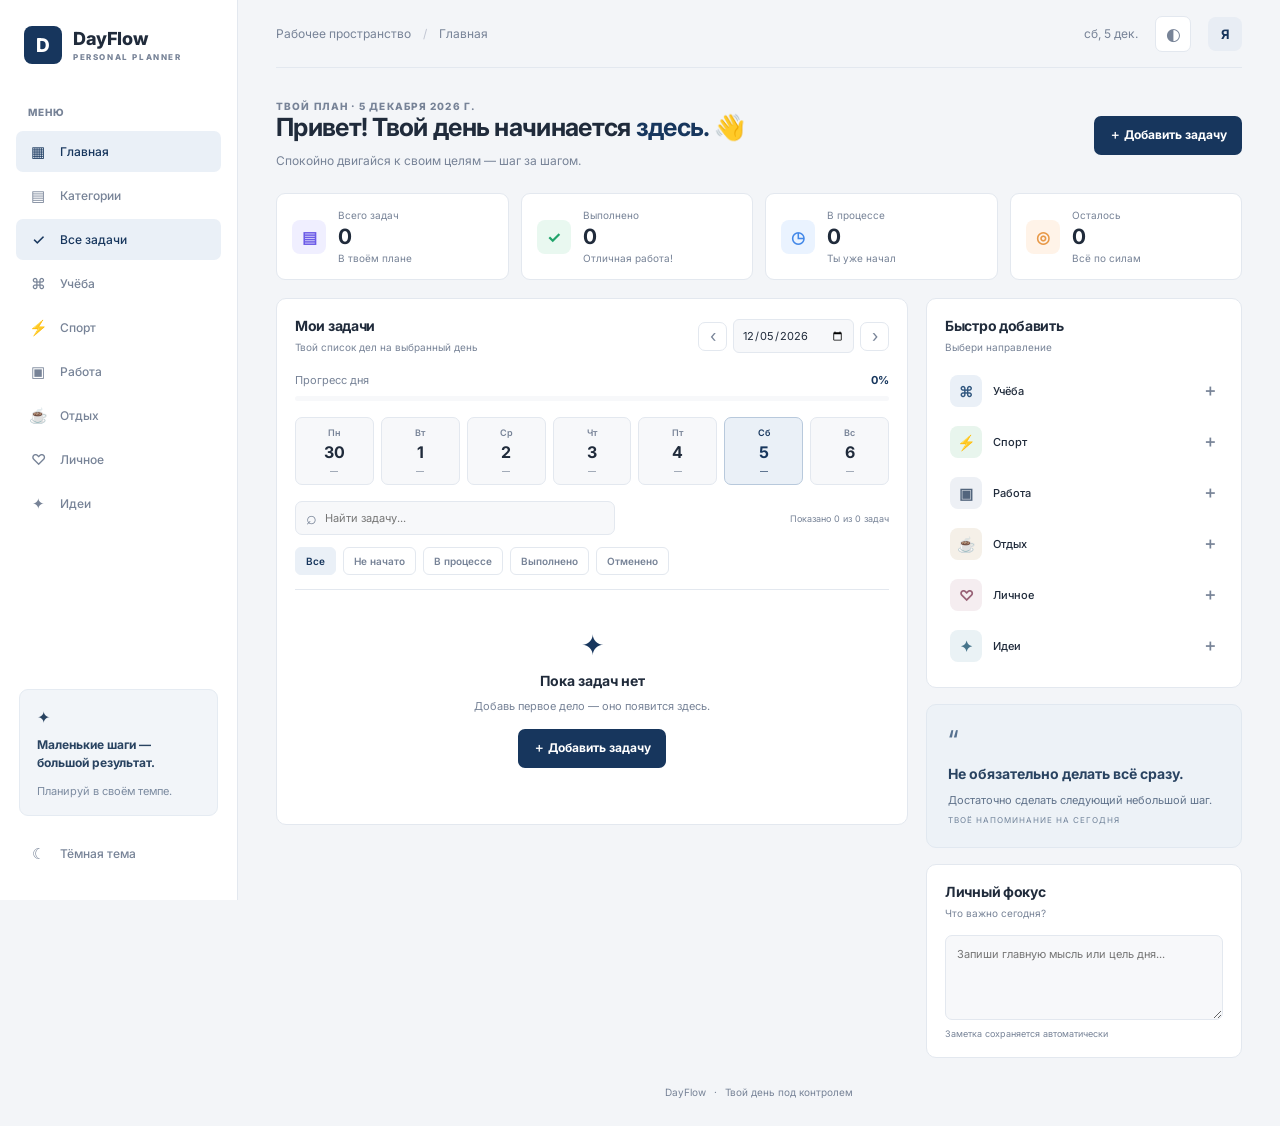
==== commit 2a0cf4eb: "Update index.html" ====
--- a/index.html
+++ b/index.html
@@ -158,6 +158,9 @@
       </div>
     </form>
   </div>
+  <!-- Контейнер для всплывающих уведомлений -->
+  <div id="toast-container" class="toast-container"></div>
+  
   <script src="script.js"></script>
 </body>
 </html>
--- a/style.css
+++ b/style.css
@@ -1,308 +1,289 @@
-*{box-sizing:border-box} :root{--bg:#f5f7fb;--surface:#fff;--surface2:#f8f9fc;--text:#202536;--muted:#8991a3;--line:#edf0f5;--primary:#6658e8;--shadow:0 8px 28px rgba(31,39,69,.045)}body.dark{--bg:#151824;--surface:#202536;--surface2:#272e40;--text:#f0f2f8;--muted:#a0a8ba;--line:#343b4e;--shadow:0 8px 28px rgba(0,0,0,.12)}body{margin:0;background:var(--bg);color:var(--text);font-family:Inter,Arial,sans-serif;font-size:14px;transition:background .2s,color .2s}button,input,textarea,select{font:inherit}button{cursor:pointer}.app-shell{min-height:100vh}.sidebar{width:248px;position:fixed;inset:0 auto 0 0;background:var(--surface);border-right:1px solid var(--line);padding:28px 18px;display:flex;flex-direction:column;z-index:5}.brand{display:flex;align-items:center;gap:11px;text-decoration:none;color:var(--text);font-size:19px;font-weight:800;letter-spacing:-.7px;margin:0 8px 46px}.brand-mark{width:38px;height:38px;border-radius:12px;background:linear-gradient(135deg,#8174ff,#5749d9);display:grid;place-items:center;color:white;font-size:21px}.brand small{display:block;font-size:8px;letter-spacing:1.6px;color:var(--muted);margin-top:3px}.side-label,.eyebrow{font-size:10px;letter-spacing:1.4px;font-weight:800;color:var(--muted)}.side-label{margin:0 12px 13px}.nav{display:grid;gap:5px}.nav-link{border:0;background:transparent;text-decoration:none;color:var(--muted);display:flex;align-items:center;gap:13px;padding:12px;border-radius:10px;text-align:left;font-weight:600;width:100%;font-size:13px}.nav-link span{font-size:17px;width:20px;text-align:center}.nav-link:hover,.nav-link.active{background:#f0efff;color:#5c50dc}body.dark .nav-link:hover,body.dark .nav-link.active{background:#343052;color:#bcb5ff}.sidebar-bottom{margin-top:auto}.tip-card{padding:17px;background:linear-gradient(135deg,#f0efff,#f7f5ff);border-radius:14px;margin:0 3px 17px;color:#4d47a6}.tip-card>span{font-size:20px}.tip-card strong{display:block;line-height:1.5;margin:9px 0}.tip-card small{color:#8a86b8;font-size:11px}body.dark .tip-card{background:#343052;color:#d3ceff}.main-content{margin-left:248px;padding:0 42px;max-width:1700px}.topbar{height:76px;display:flex;align-items:center;justify-content:space-between;border-bottom:1px solid var(--line)}.breadcrumb{color:var(--muted);font-size:12px}.breadcrumb span{padding:0 9px;color:#c1c6d2}.top-actions{display:flex;align-items:center;gap:17px}.today-label{font-size:12px;color:var(--muted)}.avatar{width:34px;height:34px;border-radius:50%;display:grid;place-items:center;background:#eae8ff;color:#6558df;font-weight:700}.icon-button{border:1px solid var(--line);background:var(--surface);color:var(--muted);border-radius:10px;width:36px;height:36px;font-size:17px}.icon-button:hover{color:var(--primary);border-color:#c9c4ff}.mobile-menu{display:none}.welcome-row{display:flex;align-items:center;justify-content:space-between;gap:20px;padding:36px 0 26px}.eyebrow{margin:0 0 11px}.welcome-row h1{font-size:27px;letter-spacing:-1px;margin:0 0 9px}.welcome-row h1 span{color:var(--primary)}.muted{color:var(--muted);margin:0;font-size:12px;line-height:1.6}.primary-button,.secondary-button{border:0;border-radius:10px;padding:12px 17px;font-weight:700;font-size:12px;transition:.2s}.primary-button{background:var(--primary);color:#fff;box-shadow:0 5px 14px rgba(102,88,232,.18)}.primary-button:hover{background:#5749d9;transform:translateY(-1px)}.secondary-button{background:var(--surface2);color:var(--text);border:1px solid var(--line)}.button-link{text-decoration:none;display:inline-flex;align-items:center}.stats-grid{display:grid;grid-template-columns:repeat(4,1fr);gap:15px;margin-bottom:22px}.stat-card{background:var(--surface);border:1px solid var(--line);border-radius:14px;padding:17px;display:flex;align-items:center;gap:13px;box-shadow:var(--shadow)}.stat-icon{width:39px;height:39px;border-radius:12px;display:grid;place-items:center;font-size:19px;font-weight:700}.purple{background:#f0efff;color:#6c5ce7}.green{background:#e9f8f0;color:#20a36a}.blue{background:#eaf3ff;color:#4388e8}.orange{background:#fff3e8;color:#e89948}.stat-card span,.stat-card small{display:block;color:var(--muted);font-size:10px}.stat-card strong{display:block;font-size:22px;margin:3px 0}.content-grid{display:grid;grid-template-columns:minmax(0,1.7fr) minmax(260px,.85fr);gap:18px;align-items:start}.panel{background:var(--surface);border:1px solid var(--line);border-radius:15px;padding:20px;box-shadow:var(--shadow)}.panel-heading{display:flex;justify-content:space-between;align-items:center;gap:12px}.panel-heading h2{font-size:15px;margin:0 0 5px;letter-spacing:-.3px}.panel-heading p{font-size:11px}.date-control{display:flex;align-items:center;gap:6px}.date-control input{border:1px solid var(--line);border-radius:8px;padding:8px;background:var(--surface2);color:var(--text);font-size:11px;max-width:135px}.icon-button.small{width:29px;height:29px}.progress-wrap{margin:22px 0 18px}.progress-info{display:flex;justify-content:space-between;font-size:11px;margin-bottom:9px}.progress-info span{color:var(--muted)}.progress-info strong{color:var(--primary)}.progress-track{height:7px;border-radius:10px;background:var(--surface2);overflow:hidden}.progress-track>div{height:100%;width:0;background:linear-gradient(90deg,#7d70f2,#4f9af0);border-radius:10px;transition:width .25s}.filter-row{display:flex;gap:7px;flex-wrap:wrap;padding-bottom:14px;border-bottom:1px solid var(--line)}.filter-chip{border:1px solid var(--line);background:var(--surface);color:var(--muted);border-radius:20px;padding:7px 11px;font-size:10px;font-weight:600}.filter-chip.selected{background:#efedff;color:#6255dc;border-color:#efedff}body.dark .filter-chip.selected{background:#39345e;color:#c5beff;border-color:#39345e}.task-list{display:grid}.task-item{display:flex;align-items:center;gap:12px;padding:15px 2px;border-bottom:1px solid var(--line)}.task-item:last-child{border-bottom:0}.task-color{width:4px;height:42px;border-radius:8px;flex-shrink:0}.task-main{min-width:0;flex:1}.task-title{font-weight:700;font-size:12px;margin-bottom:5px;overflow-wrap:anywhere}.task-description{font-size:10px;color:var(--muted);margin-bottom:6px;overflow-wrap:anywhere}.task-meta{display:flex;gap:7px;align-items:center;flex-wrap:wrap}.category-pill,.status-pill{font-size:9px;padding:4px 7px;border-radius:20px;font-weight:700}.category-pill{background:var(--surface2);color:var(--muted)}.status-pill.todo{background:#eef0f4;color:#7e8798}.status-pill.doing{background:#e8f2ff;color:#367edb}.status-pill.done{background:#e7f7ee;color:#168b54}.status-pill.cancelled{background:#ffebeb;color:#d54b4b}.task-time{font-size:10px;color:var(--muted)}.task-actions{display:flex;align-items:center;gap:6px}.status-select{max-width:116px;border:1px solid var(--line);border-radius:8px;background:var(--surface2);color:var(--text);padding:7px 6px;font-size:10px}.mini-action{border:0;background:transparent;color:var(--muted);font-size:15px;padding:5px}.mini-action:hover{color:var(--primary)}.empty-state{text-align:center;padding:38px 12px}.empty-state>div{font-size:28px;color:var(--primary)}.empty-state h3{font-size:14px}.empty-state p{font-size:11px;color:var(--muted);margin:0 auto 16px;max-width:260px}.hidden{display:none!important}.right-column{display:grid;gap:16px}.quick-categories{display:grid;gap:5px;margin-top:13px}.quick-category{display:flex;align-items:center;gap:11px;border:0;background:transparent;padding:8px 4px;border-radius:9px;color:var(--text);text-align:left;font-size:11px;font-weight:600}.quick-category:hover{background:var(--surface2)}.quick-category b{margin-left:auto;color:var(--muted);font-size:16px}.category-icon{width:35px;height:35px;display:grid;place-items:center;border-radius:11px;font-size:17px;font-weight:700}.category-icon.study{background:#efedff;color:#6a5ce5}.category-icon.sport{background:#e7f8ef;color:#1b9a60}.category-icon.work{background:#f2eaff;color:#9a61d4}.category-icon.rest{background:#fff4e5;color:#d99532}.category-icon.personal{background:#ffedf5;color:#d65d94}.category-icon.ideas{background:#e8f6ff;color:#3497d0}.quote-card{padding:21px;border-radius:15px;background:linear-gradient(135deg,#6255dc,#897cf3);color:white;box-shadow:0 8px 22px rgba(102,88,232,.18)}.quote-mark{font-size:38px;line-height:1;opacity:.7}.quote-card h3{font-size:16px;line-height:1.45;margin:8px 0}.quote-card p{font-size:11px;line-height:1.6;opacity:.85}.quote-card span{font-size:8px;letter-spacing:1px;opacity:.7}.mini-panel textarea{width:100%;margin-top:14px;resize:vertical;min-height:85px;border:1px solid var(--line);border-radius:9px;padding:11px;background:var(--surface2);color:var(--text);font-size:11px;outline:none}.save-hint{font-size:9px;color:var(--muted)}footer{padding:28px 0;color:var(--muted);font-size:10px}footer span{padding:0 5px}.modal-backdrop{position:fixed;inset:0;background:rgba(20,24,39,.48);display:grid;place-items:center;padding:20px;z-index:20}.modal{width:min(540px,100%);max-height:92vh;overflow:auto;background:var(--surface);border-radius:17px;padding:25px;box-shadow:0 20px 70px rgba(0,0,0,.2)}.modal-heading{display:flex;justify-content:space-between;align-items:center;margin-bottom:20px}.modal-heading h2{font-size:20px;margin:0}.modal label{display:block;font-size:11px;font-weight:700;margin-bottom:14px}.modal input,.modal textarea,.modal select{display:block;width:100%;margin-top:7px;padding:11px;border:1px solid var(--line);border-radius:9px;background:var(--surface2);color:var(--text);outline:none;font-size:12px}.modal input:focus,.modal textarea:focus,.modal select:focus{border-color:#9a91f4}.optional{font-weight:400;color:var(--muted)}.form-row{display:grid;grid-template-columns:1fr 1fr;gap:12px}.sport-fields{padding:13px;border-radius:11px;background:var(--surface2);margin:2px 0 14px}.sport-title{font-size:11px;font-weight:800;margin-bottom:12px}.modal-actions{display:flex;justify-content:flex-end;gap:9px;margin-top:8px}.category-grid-page{display:grid;grid-template-columns:repeat(3,1fr);gap:17px;margin-top:12px}.category-large{padding:23px;border:1px solid var(--line);background:var(--surface);border-radius:16px;min-height:205px;box-shadow:var(--shadow)}.category-large h2{font-size:17px;margin:15px 0 7px}.category-large p{font-size:11px;line-height:1.7;color:var(--muted);min-height:40px}.category-large strong{font-size:10px;color:var(--primary)}.study-card{background:linear-gradient(145deg,var(--surface),#f7f5ff)}.sport-card{background:linear-gradient(145deg,var(--surface),#f1fbf5)}.work-card{background:linear-gradient(145deg,var(--surface),#faf5ff)}.rest-card{background:linear-gradient(145deg,var(--surface),#fff9ef)}.personal-card{background:linear-gradient(145deg,var(--surface),#fff5f9)}.ideas-card{background:linear-gradient(145deg,var(--surface),#f1faff)}body.dark .category-large{background:var(--surface)}body.dark .stat-icon,body.dark .category-icon{filter:brightness(.8)}@media(max-width:1100px){.main-content{padding:0 25px}.stats-grid{grid-template-columns:repeat(2,1fr)}.content-grid{grid-template-columns:1fr}.right-column{grid-template-columns:repeat(2,1fr)}.mini-panel{grid-column:span 2}.category-grid-page{grid-template-columns:repeat(2,1fr)}}@media(max-width:700px){.sidebar{transform:translateX(-100%);transition:transform .25s;box-shadow:var(--shadow)}.sidebar.open{transform:translateX(0)}.main-content{margin-left:0;padding:0 16px}.topbar{height:62px}.mobile-menu{display:block}.breadcrumb{display:none}.top-actions{gap:9px}.today-label{font-size:10px}.welcome-row{padding:27px 0 20px;align-items:flex-start;flex-direction:column}.welcome-row h1{font-size:23px}.welcome-row>.primary-button{width:100%}.stats-grid{gap:9px}.stat-card{padding:12px;gap:9px}.stat-icon{width:32px;height:32px}.stat-card strong{font-size:19px}.stat-card span,.stat-card small{font-size:9px}.panel{padding:15px}.panel-heading{align-items:flex-start;flex-direction:column}.date-control{width:100%}.date-control input{flex:1;max-width:none}.task-item{gap:8px}.task-actions{flex-direction:column;align-items:flex-end}.status-select{max-width:100px}.right-column{grid-template-columns:1fr}.mini-panel{grid-column:auto}.category-grid-page{grid-template-columns:1fr}.category-large{min-height:170px}.form-row{grid-template-columns:1fr}.modal{padding:19px}.task-title{font-size:11px}}
-
-/* DAYFLOW — строгая нейтральная тема с тёмно-синим акцентом */
-:root{
-  --bg:#f3f5f8;
-  --surface:#ffffff;
-  --surface2:#f7f8fa;
-  --text:#202b3b;
-  --muted:#778397;
-  --line:#e3e8ef;
-  --primary:#17365d;
-  --shadow:0 2px 10px rgba(23,42,69,.035);
-}
-body.dark{
-  --bg:#111a27;
-  --surface:#192536;
-  --surface2:#202f42;
-  --text:#e8edf4;
-  --muted:#9aa8ba;
-  --line:#2b3a4e;
-  --primary:#789ac4;
-  --shadow:0 2px 12px rgba(0,0,0,.12);
-}
-body{font-size:13px;letter-spacing:0}
-.sidebar{width:238px;padding:26px 16px;background:var(--surface)}
-.brand{font-size:18px;letter-spacing:-.4px;margin:0 8px 42px}
-.brand-mark{border-radius:8px;background:#17365d;font-size:19px}
-.side-label,.eyebrow{letter-spacing:1.1px}
-.nav{gap:3px}
-.nav-link{border-radius:7px;padding:11px 12px;font-size:12px;font-weight:500;gap:12px}
-.nav-link span{font-size:15px}
-.nav-link:hover,.nav-link.active{background:#eaf0f7;color:#17365d}
-body.dark .nav-link:hover,body.dark .nav-link.active{background:#263b55;color:#dce8f7}
-.tip-card{background:#f2f5f9;color:#294361;border:1px solid #e5ebf2;border-radius:9px}
-.tip-card>span{font-size:16px}
-.tip-card strong{font-size:12px;line-height:1.55}
-.tip-card small{color:#7c8ba0}
-body.dark .tip-card{background:#202f42;color:#dce6f3;border-color:#304258}
-.main-content{margin-left:238px;padding:0 38px}
-.topbar{height:68px}
-.icon-button{border-radius:7px}
-.avatar{border-radius:8px;background:#e8edf4;color:#17365d}
-.welcome-row{padding:32px 0 23px}
-.welcome-row h1{font-size:25px;font-weight:700;letter-spacing:-.7px}
-.welcome-row h1 span{color:#17365d}
-body.dark .welcome-row h1 span{color:#9bb6d8}
-.primary-button{background:#17365d;border-radius:7px;box-shadow:none;padding:11px 15px}
-.primary-button:hover{background:#244b78;transform:none}
-.secondary-button{border-radius:7px}
-.stats-grid{gap:12px;margin-bottom:18px}
-.stat-card{border-radius:9px;padding:15px;box-shadow:none;gap:12px}
-.stat-icon{width:34px;height:34px;border-radius:8px;font-size:16px}
-.stat-card span,.stat-card small{font-size:10px}
-.stat-card strong{font-size:21px;font-weight:700}
-.panel{border-radius:10px;padding:18px;box-shadow:none}
-.panel-heading h2{font-size:14px}
-.panel-heading p{font-size:10px}
-.date-control input{border-radius:6px}
-.progress-wrap{margin:18px 0 16px}
-.progress-track{height:5px}
-.progress-track>div{background:#17365d}
-body.dark .progress-track>div{background:#789ac4}
-.filter-chip{border-radius:6px;padding:7px 10px}
-.filter-chip.selected{background:#eaf0f7;color:#17365d;border-color:#eaf0f7}
-body.dark .filter-chip.selected{background:#263b55;color:#dce8f7;border-color:#263b55}
-.task-item{padding:13px 1px;gap:10px}
-.task-color{width:3px;height:38px}
-.task-title{font-size:12px;font-weight:600}
-.task-description{font-size:10px}
-.category-pill,.status-pill{border-radius:4px;font-size:9px;font-weight:600}
-.status-pill.todo{background:#edf0f4;color:#687587}
-.status-pill.doing{background:#e8f1fb;color:#2769ad}
-.status-pill.done{background:#e8f5ed;color:#217447}
-.status-pill.cancelled{background:#faeaea;color:#b83b3b}
-.task-actions{gap:4px}
-.status-select{border-radius:6px;font-size:9px;padding:6px}
-.mini-action{font-size:14px}
-.quick-category{border-radius:6px;padding:7px 5px;font-weight:500}
-.category-icon{border-radius:8px;width:32px;height:32px;font-size:15px}
-.category-icon.study{background:#eaf0f7;color:#31577f}
-.category-icon.sport{background:#e8f5ed;color:#28794b}
-.category-icon.work{background:#edf0f5;color:#52657d}
-.category-icon.rest{background:#f5f0e8;color:#92713b}
-.category-icon.personal{background:#f5edf0;color:#986176}
-.category-icon.ideas{background:#eaf2f5;color:#47758b}
-.quote-card{background:#edf2f7;color:#294361;border:1px solid #e1e8f0;border-radius:10px;box-shadow:none}
-.quote-mark{font-size:30px;color:#56718f}
-.quote-card h3{font-size:14px}
-.quote-card p{color:#60728a;opacity:1}
-.quote-card span{color:#71839a;opacity:1}
-body.dark .quote-card{background:#202f42;color:#e1eaf5;border-color:#304258}
-body.dark .quote-card p,body.dark .quote-card span{color:#a9b8ca}
-.mini-panel textarea{border-radius:7px}
-.modal{border-radius:12px}
-.modal input,.modal textarea,.modal select{border-radius:7px}
-.modal-actions{margin-top:12px}
-.category-grid-page{gap:14px}
-.category-large{border-radius:10px;min-height:190px;padding:20px;box-shadow:none}
-.category-large h2{font-size:15px}
-.category-large p{font-size:10px}
-.category-large strong{color:#17365d}
-body.dark .category-large strong{color:#9bb6d8}
-.study-card,.sport-card,.work-card,.rest-card,.personal-card,.ideas-card{background:var(--surface)}
-footer{font-size:10px}
-@media(max-width:1100px){.main-content{padding:0 24px}}
-@media(max-width:700px){.main-content{padding:0 15px}.welcome-row h1{font-size:22px}.panel{padding:14px}}
-
-
-/* DAYFLOW — улучшенная навигация и читаемость */
-.week-strip{display:grid;grid-template-columns:repeat(7,minmax(0,1fr));gap:7px;margin:0 0 16px}
-.week-day{min-width:0;border:1px solid var(--line);background:var(--surface2);border-radius:7px;padding:9px 4px 8px;color:var(--muted);display:grid;gap:4px;text-align:center;transition:background .15s,border-color .15s}
-.week-day span{font-size:9px;font-weight:600}
-.week-day strong{font-size:16px;color:var(--text);font-weight:700}
-.week-day small{font-size:8px;white-space:nowrap;overflow:hidden;text-overflow:ellipsis}
-.week-day.selected{background:#eaf0f7;border-color:#b8c9dc;color:#17365d}
-.week-day.selected strong{color:#17365d}
-.week-day.is-today:not(.selected){border-color:#9aadc3}
-body.dark .week-day.selected{background:#263b55;border-color:#56718f;color:#dce8f7}
-body.dark .week-day.selected strong{color:#fff}
-.task-tools{display:flex;align-items:center;justify-content:space-between;gap:12px;margin:0 0 12px}
-.search-box{display:flex;align-items:center;gap:8px;flex:1;max-width:320px;border:1px solid var(--line);background:var(--surface2);border-radius:7px;padding:0 10px;color:var(--muted)}
-.search-box>span{font-size:18px;line-height:1}
-.search-box input{width:100%;min-width:0;border:0;outline:0;background:transparent;color:var(--text);padding:9px 0;font-size:11px}
-.task-tools-hint{font-size:9px;color:var(--muted);white-space:nowrap}
-.priority-pill{font-size:9px;padding:4px 7px;border-radius:4px;font-weight:600}
-.priority-high{background:#fff0ed;color:#b84c3d}
-.priority-normal{background:#f0f2f5;color:#69778a}
-.priority-low{background:#edf4f0;color:#47765b}
-body.dark .priority-high{background:#482d2b;color:#f0aaa0}
-body.dark .priority-normal{background:#2b394b;color:#b8c5d5}
-body.dark .priority-low{background:#263d34;color:#a4d0b6}
-.category-card-link{display:block;text-decoration:none;color:var(--text);transition:border-color .15s,transform .15s}
-.category-card-link:hover{border-color:#aebfd2;transform:translateY(-2px)}
-.category-card-link strong{display:inline-block;margin-top:8px}
-.delete-action:hover{color:#c74747!important;background:#fff0f0!important}
-body.dark .delete-action:hover{background:#482d2d!important;color:#ffb4b4!important}
-.modal label{line-height:1.5}
-.modal input:focus,.modal textarea:focus,.modal select:focus{border-color:#7893b2;box-shadow:0 0 0 2px rgba(23,54,93,.07)}
-button:focus-visible,a:focus-visible,input:focus-visible,select:focus-visible,textarea:focus-visible{outline:2px solid #7893b2;outline-offset:2px}
-@media(max-width:700px){
-  .week-strip{gap:4px}
-  .week-day{padding:8px 2px}
-  .week-day strong{font-size:14px}
-  .week-day small{font-size:7px}
-  .task-tools{align-items:stretch;flex-direction:column;gap:6px}
-  .search-box{max-width:none}
-  .task-tools-hint{text-align:right}
-}
-
-
-/* DAYFLOW — полноценная адаптация для планшетов и смартфонов */
-.nav-backdrop{
-  display:none;
-  position:fixed;
-  inset:0;
-  z-index:8;
-  border:0;
-  padding:0;
-  background:rgba(12,22,36,.42);
-  backdrop-filter:blur(2px);
-}
-@media (max-width: 900px){
-  .main-content{padding-left:24px;padding-right:24px}
-  .content-grid{grid-template-columns:minmax(0,1fr)}
-  .right-column{grid-template-columns:repeat(2,minmax(0,1fr))}
-  .mini-panel{grid-column:auto}
-  .category-grid-page{grid-template-columns:repeat(2,minmax(0,1fr))}
-  .stats-grid{grid-template-columns:repeat(2,minmax(0,1fr))}
-}
-@media (max-width: 700px){
-  html{ -webkit-text-size-adjust:100%; }
-  body{min-width:320px;overflow-x:hidden}
-  .sidebar{
-    width:min(300px,86vw);
-    padding:22px 16px;
-    z-index:11;
-    transform:translateX(-105%);
-    transition:transform .24s ease;
-    box-shadow:12px 0 35px rgba(13,28,48,.12);
-    overflow-y:auto;
-  }
-  .sidebar.open{transform:translateX(0)}
-  .nav-backdrop.visible{display:block}
-  .main-content{margin-left:0;width:100%;padding:0 16px}
-  .topbar{height:60px;gap:10px}
-  .mobile-menu{
-    display:grid;
-    place-items:center;
-    flex:0 0 38px;
-    width:38px;height:38px;
-    font-size:18px;
-    border-radius:8px;
-  }
-  .breadcrumb{display:none}
-  .top-actions{margin-left:auto;gap:8px}
-  .today-label{font-size:10px;white-space:nowrap}
-  .top-actions .icon-button{width:34px;height:34px;flex:0 0 34px}
-  .avatar{width:32px;height:32px;flex:0 0 32px}
-  .welcome-row{
-    padding:23px 0 18px;
-    align-items:stretch;
-    flex-direction:column;
-    gap:15px;
-  }
-  .welcome-row h1{font-size:clamp(21px,6vw,25px);line-height:1.25;letter-spacing:-.6px}
-  .welcome-row .muted{font-size:11px;max-width:440px}
-  .welcome-row .eyebrow{font-size:9px;margin-bottom:8px}
-  .welcome-row>.primary-button,.welcome-row>.button-link{
-    width:100%;min-height:44px;justify-content:center;
-  }
-  .stats-grid{grid-template-columns:repeat(2,minmax(0,1fr));gap:9px;margin-bottom:14px}
-  .stat-card{min-width:0;padding:12px 10px;gap:9px;border-radius:9px}
-  .stat-icon{width:32px;height:32px;flex:0 0 32px;font-size:15px}
-  .stat-card span{font-size:9px;line-height:1.35}
-  .stat-card small{font-size:8px;line-height:1.35}
-  .stat-card strong{font-size:20px;margin:3px 0}
-  .content-grid{display:grid;grid-template-columns:minmax(0,1fr);gap:13px}
-  .panel{padding:14px;border-radius:10px;min-width:0}
-  .panel-heading{align-items:stretch;flex-direction:column;gap:11px}
-  .panel-heading h2{font-size:14px}
-  .panel-heading p{font-size:10px}
-  .date-control{display:grid;grid-template-columns:34px minmax(0,1fr) 34px;gap:7px;width:100%}
-  .date-control .icon-button{width:34px;height:36px}
-  .date-control input{width:100%;max-width:none;min-width:0;height:36px;font-size:12px}
-  .progress-wrap{margin:16px 0 14px}
-  .week-strip{grid-template-columns:repeat(7,minmax(0,1fr));gap:4px;margin-bottom:14px}
-  .week-day{padding:8px 1px 7px;gap:4px;border-radius:7px}
-  .week-day span{font-size:9px}
-  .week-day strong{font-size:14px}
-  .week-day small{font-size:7px}
-  .task-tools{display:flex;flex-direction:column;align-items:stretch;gap:6px;margin-bottom:10px}
-  .search-box{width:100%;max-width:none;min-height:38px}
-  .search-box input{font-size:12px}
-  .task-tools-hint{text-align:left;font-size:9px}
-  .filter-row{
-    display:flex;flex-wrap:nowrap;gap:6px;
-    overflow-x:auto;overscroll-behavior-x:contain;
-    padding:0 0 12px;margin:0 -1px 0;
-    scrollbar-width:none;
-  }
-  .filter-row::-webkit-scrollbar{display:none}
-  .filter-chip{flex:0 0 auto;padding:8px 10px;font-size:10px;white-space:nowrap}
-  .task-item{display:grid;grid-template-columns:3px minmax(0,1fr);gap:9px;padding:13px 0;align-items:start}
-  .task-color{width:3px;height:100%;min-height:44px}
-  .task-main{min-width:0}
-  .task-title{font-size:12px;line-height:1.45;overflow-wrap:anywhere}
-  .task-description{font-size:10px;line-height:1.5}
-  .task-meta{gap:5px}
-  .category-pill,.status-pill,.priority-pill{font-size:8px;padding:4px 6px}
-  .task-time{font-size:9px}
-  .task-actions{
-    grid-column:2;
-    display:flex;flex-direction:row;align-items:center;
-    justify-content:flex-end;gap:7px;margin-top:2px;
-  }
-  .status-select{max-width:none;min-width:0;width:auto;flex:1;padding:8px;font-size:10px}
-  .mini-action{width:34px;height:34px;border:1px solid var(--line);border-radius:7px;background:var(--surface2);font-size:16px}
-  .right-column{grid-template-columns:minmax(0,1fr);gap:12px}
-  .quick-categories{display:grid;grid-template-columns:repeat(2,minmax(0,1fr));gap:5px}
-  .quick-category{min-width:0;padding:8px 6px;gap:7px;font-size:10px}
-  .category-icon{width:30px;height:30px;flex:0 0 30px}
-  .quote-card{padding:17px;border-radius:10px}
-  .quote-card h3{font-size:14px}
-  .quote-card p{font-size:10px}
-  .mini-panel textarea{min-height:92px;font-size:12px}
-  .save-hint{display:block;margin-top:5px}
-  .category-grid-page{grid-template-columns:minmax(0,1fr);gap:10px;margin-top:4px}
-  .category-large{min-height:0;padding:17px;border-radius:10px}
-  .category-large h2{font-size:15px;margin:11px 0 6px}
-  .category-large p{font-size:11px;min-height:0;margin:0 0 8px}
-  .category-large strong{font-size:10px}
-  footer{padding:22px 0;font-size:9px}
-  .modal-backdrop{padding:10px;align-items:end}
-  .modal{
-    width:100%;max-width:560px;max-height:min(88dvh,760px);
-    overflow-y:auto;padding:18px 16px calc(16px + env(safe-area-inset-bottom));
-    border-radius:15px 15px 10px 10px;
-  }
-  .modal-heading{margin-bottom:16px}
-  .modal-heading h2{font-size:18px}
-  .modal label{font-size:11px;margin-bottom:12px}
-  .modal input,.modal textarea,.modal select{font-size:16px;padding:11px}
-  .form-row{grid-template-columns:1fr;gap:0}
-  .modal-actions{display:grid;grid-template-columns:1fr 1.4fr;gap:8px}
-  .modal-actions button{min-height:43px;padding:10px;font-size:11px}
-}
-@media (max-width: 380px){
-  .main-content{padding-left:12px;padding-right:12px}
-  .top-actions{gap:5px}
-  .today-label{font-size:9px}
-  .stats-grid{gap:7px}
-  .stat-card{padding:10px 8px}
-  .stat-card span{font-size:8px}
-  .week-day small{font-size:6px}
-  .panel{padding:12px}
-  .quick-categories{gap:3px}
-}
-@media (min-width:701px) and (max-width:900px){
-  .sidebar{width:210px}
-  .main-content{margin-left:210px;padding:0 20px}
-  .topbar{height:64px}
-  .welcome-row{align-items:flex-start;padding:26px 0 20px}
-  .welcome-row h1{font-size:22px}
-  .content-grid{grid-template-columns:minmax(0,1fr)}
-  .right-column{grid-template-columns:repeat(2,minmax(0,1fr))}
-  .mini-panel{grid-column:auto}
-  .task-item{flex-wrap:wrap}
-}
+/* === БАЗОВЫЕ НАСТРОЙКИ === */
+* { box-sizing: border-box; margin: 0; padding: 0; }
+:root {
+  --bg: #f3f5f8; --surface: #ffffff; --surface2: #f7f8fa;
+  --text: #202b3b; --muted: #778397; --line: #e3e8ef;
+  --primary: #17365d; --shadow: 0 2px 10px rgba(23,42,69,.035);
+}
+body.dark {
+  --bg: #111a27; --surface: #192536; --surface2: #202f42;
+  --text: #e8edf4; --muted: #9aa8ba; --line: #2b3a4e;
+  --primary: #789ac4; --shadow: 0 2px 12px rgba(0,0,0,.12);
+}
+body {
+  background: var(--bg); color: var(--text);
+  font-family: 'Inter', Arial, sans-serif; font-size: 13px;
+  transition: background .2s, color .2s;
+  overflow-x: hidden; /* КРИТИЧЕСКИ ВАЖНО ДЛЯ МОБИЛЬНЫХ */
+  min-height: 100vh;
+}
+button, input, textarea, select { font: inherit; }
+button { cursor: pointer; border: none; background: none; }
+a { text-decoration: none; color: inherit; }
+
+/* === БОКОВАЯ ПАНЕЛЬ === */
+.app-shell { min-height: 100vh; display: flex; }
+.sidebar {
+  width: 238px; position: fixed; inset: 0 auto 0 0;
+  background: var(--surface); border-right: 1px solid var(--line);
+  padding: 26px 16px; display: flex; flex-direction: column;
+  z-index: 50; transition: transform 0.3s ease;
+}
+.brand { display: flex; align-items: center; gap: 11px; font-size: 18px; font-weight: 800; letter-spacing: -.4px; margin: 0 8px 42px; }
+.brand-mark { width: 38px; height: 38px; border-radius: 8px; background: #17365d; display: grid; place-items: center; color: white; font-size: 19px; }
+.brand small { display: block; font-size: 8px; letter-spacing: 1.6px; color: var(--muted); margin-top: 3px; }
+.side-label, .eyebrow { font-size: 10px; letter-spacing: 1.1px; font-weight: 800; color: var(--muted); }
+.side-label { margin: 0 12px 13px; }
+.nav { display: grid; gap: 3px; }
+.nav-link {
+  display: flex; align-items: center; gap: 12px; padding: 11px 12px;
+  border-radius: 7px; text-align: left; font-weight: 500; font-size: 12px; color: var(--muted); width: 100%;
+}
+.nav-link span { font-size: 15px; width: 20px; text-align: center; }
+.nav-link:hover, .nav-link.active { background: #eaf0f7; color: #17365d; }
+body.dark .nav-link:hover, body.dark .nav-link.active { background: #263b55; color: #dce8f7; }
+.sidebar-bottom { margin-top: auto; }
+.tip-card { padding: 17px; background: #f2f5f9; color: #294361; border: 1px solid #e5ebf2; border-radius: 9px; margin: 0 3px 17px; }
+.tip-card > span { font-size: 16px; }
+.tip-card strong { display: block; font-size: 12px; line-height: 1.55; margin: 9px 0; }
+.tip-card small { color: #7c8ba0; font-size: 11px; }
+body.dark .tip-card { background: #202f42; color: #dce6f3; border-color: #304258; }
+
+/* === ОСНОВНОЙ КОНТЕНТ === */
+.main-content { margin-left: 238px; padding: 0 38px; width: 100%; max-width: 1700px; }
+.topbar { height: 68px; display: flex; align-items: center; justify-content: space-between; border-bottom: 1px solid var(--line); }
+.breadcrumb { color: var(--muted); font-size: 12px; }
+.breadcrumb span { padding: 0 9px; color: #c1c6d2; }
+.top-actions { display: flex; align-items: center; gap: 17px; }
+.today-label { font-size: 12px; color: var(--muted); }
+.avatar { width: 34px; height: 34px; border-radius: 8px; display: grid; place-items: center; background: #e8edf4; color: #17365d; font-weight: 700; }
+.icon-button { border: 1px solid var(--line); background: var(--surface); color: var(--muted); border-radius: 7px; width: 36px; height: 36px; font-size: 17px; display: grid; place-items: center; transition: .2s; }
+.icon-button:hover { color: var(--primary); border-color: #c9c4ff; }
+.mobile-menu { display: none; }
+
+/* === ПРИВЕТСТВИЕ И СТАТИСТИКА === */
+.welcome-row { display: flex; align-items: center; justify-content: space-between; gap: 20px; padding: 32px 0 23px; }
+.welcome-row h1 { font-size: 25px; font-weight: 700; letter-spacing: -.7px; margin: 0 0 9px; }
+.welcome-row h1 span { color: #17365d; }
+body.dark .welcome-row h1 span { color: #9bb6d8; }
+.muted { color: var(--muted); font-size: 12px; line-height: 1.6; }
+.primary-button, .secondary-button { border-radius: 7px; padding: 11px 15px; font-weight: 700; font-size: 12px; transition: .2s; display: inline-flex; align-items: center; justify-content: center; }
+.primary-button { background: #17365d; color: #fff; }
+.primary-button:hover { background: #244b78; }
+.secondary-button { background: var(--surface2); color: var(--text); border: 1px solid var(--line); }
+.button-link { text-decoration: none; }
+
+.stats-grid { display: grid; grid-template-columns: repeat(4, 1fr); gap: 12px; margin-bottom: 18px; }
+.stat-card { background: var(--surface); border: 1px solid var(--line); border-radius: 9px; padding: 15px; display: flex; align-items: center; gap: 12px; }
+.stat-icon { width: 34px; height: 34px; border-radius: 8px; display: grid; place-items: center; font-size: 16px; font-weight: 700; }
+.purple { background: #f0efff; color: #6c5ce7; } .green { background: #e9f8f0; color: #20a36a; }
+.blue { background: #eaf3ff; color: #4388e8; } .orange { background: #fff3e8; color: #e89948; }
+.stat-card span, .stat-card small { display: block; color: var(--muted); font-size: 10px; }
+.stat-card strong { display: block; font-size: 21px; font-weight: 700; margin: 3px 0; }
+
+/* === СЕТКА КОНТЕНТА === */
+.content-grid { display: grid; grid-template-columns: minmax(0, 1.7fr) minmax(260px, .85fr); gap: 18px; align-items: start; }
+.panel { background: var(--surface); border: 1px solid var(--line); border-radius: 10px; padding: 18px; }
+.panel-heading { display: flex; justify-content: space-between; align-items: center; gap: 12px; }
+.panel-heading h2 { font-size: 14px; margin: 0 0 5px; letter-spacing: -.3px; }
+.panel-heading p { font-size: 10px; }
+.date-control { display: flex; align-items: center; gap: 6px; }
+.date-control input { border: 1px solid var(--line); border-radius: 6px; padding: 8px; background: var(--surface2); color: var(--text); font-size: 11px; max-width: 135px; }
+.icon-button.small { width: 29px; height: 29px; }
+
+/* === ПРОГРЕСС И ФИЛЬТРЫ === */
+.progress-wrap { margin: 18px 0 16px; }
+.progress-info { display: flex; justify-content: space-between; font-size: 11px; margin-bottom: 9px; }
+.progress-info span { color: var(--muted); } .progress-info strong { color: var(--primary); }
+.progress-track { height: 5px; border-radius: 10px; background: var(--surface2); overflow: hidden; }
+.progress-track > div { height: 100%; width: 0; background: #17365d; border-radius: 10px; transition: width .25s; }
+body.dark .progress-track > div { background: #789ac4; }
+
+.filter-row { display: flex; gap: 7px; flex-wrap: wrap; padding-bottom: 14px; border-bottom: 1px solid var(--line); }
+.filter-chip { border: 1px solid var(--line); background: var(--surface); color: var(--muted); border-radius: 6px; padding: 7px 10px; font-size: 10px; font-weight: 600; transition: .2s; }
+.filter-chip.selected { background: #eaf0f7; color: #17365d; border-color: #eaf0f7; }
+body.dark .filter-chip.selected { background: #263b55; color: #dce8f7; border-color: #263b55; }
+
+/* === СПИСОК ЗАДАЧ === */
+.task-list { display: grid; }
+.task-item { display: flex; align-items: center; gap: 10px; padding: 13px 1px; border-bottom: 1px solid var(--line); }
+.task-item:last-child { border-bottom: 0; }
+.task-color { width: 3px; height: 38px; border-radius: 8px; flex-shrink: 0; }
+.task-main { min-width: 0; flex: 1; }
+.task-title { font-weight: 600; font-size: 12px; margin-bottom: 5px; overflow-wrap: anywhere; }
+.task-description { font-size: 10px; color: var(--muted); margin-bottom: 6px; overflow-wrap: anywhere; }
+.task-meta { display: flex; gap: 7px; align-items: center; flex-wrap: wrap; }
+.category-pill, .status-pill, .priority-pill { font-size: 9px; padding: 4px 7px; border-radius: 4px; font-weight: 600; }
+.category-pill { background: var(--surface2); color: var(--muted); }
+.status-pill.todo { background: #edf0f4; color: #687587; }
+.status-pill.doing { background: #e8f1fb; color: #2769ad; }
+.status-pill.done { background: #e8f5ed; color: #217447; }
+.status-pill.cancelled { background: #faeaea; color: #b83b3b; }
+.priority-high { background: #fff0ed; color: #b84c3d; }
+.priority-normal { background: #f0f2f5; color: #69778a; }
+.priority-low { background: #edf4f0; color: #47765b; }
+body.dark .priority-high { background: #482d2b; color: #f0aaa0; }
+body.dark .priority-normal { background: #2b394b; color: #b8c5d5; }
+body.dark .priority-low { background: #263d34; color: #a4d0b6; }
+.task-time { font-size: 10px; color: var(--muted); }
+.task-actions { display: flex; align-items: center; gap: 4px; }
+.status-select { max-width: 116px; border: 1px solid var(--line); border-radius: 6px; background: var(--surface2); color: var(--text); padding: 6px; font-size: 9px; }
+.mini-action { color: var(--muted); font-size: 14px; padding: 5px; border-radius: 4px; }
+.mini-action:hover { color: var(--primary); background: var(--surface2); }
+.delete-action:hover { color: #c74747 !important; background: #fff0f0 !important; }
+body.dark .delete-action:hover { background: #482d2d !important; color: #ffb4b4 !important; }
+
+.empty-state { text-align: center; padding: 38px 12px; }
+.empty-state > div { font-size: 28px; color: var(--primary); }
+.empty-state h3 { font-size: 14px; margin: 10px 0; }
+.empty-state p { font-size: 11px; color: var(--muted); margin: 0 auto 16px; max-width: 260px; }
+.hidden { display: none !important; }
+
+/* === ПРАВАЯ КОЛОНКА === */
+.right-column { display: grid; gap: 16px; }
+.quick-categories { display: grid; gap: 5px; margin-top: 13px; }
+.quick-category { display: flex; align-items: center; gap: 11px; padding: 7px 5px; border-radius: 6px; color: var(--text); text-align: left; font-size: 11px; font-weight: 500; transition: .2s; }
+.quick-category:hover { background: var(--surface2); }
+.quick-category b { margin-left: auto; color: var(--muted); font-size: 16px; }
+.category-icon { width: 32px; height: 32px; display: grid; place-items: center; border-radius: 8px; font-size: 15px; font-weight: 700; }
+.category-icon.study { background: #eaf0f7; color: #31577f; }
+.category-icon.sport { background: #e8f5ed; color: #28794b; }
+.category-icon.work { background: #edf0f5; color: #52657d; }
+.category-icon.rest { background: #f5f0e8; color: #92713b; }
+.category-icon.personal { background: #f5edf0; color: #986176; }
+.category-icon.ideas { background: #eaf2f5; color: #47758b; }
+
+.quote-card { padding: 21px; border-radius: 10px; background: #edf2f7; color: #294361; border: 1px solid #e1e8f0; }
+.quote-mark { font-size: 30px; line-height: 1; color: #56718f; }
+.quote-card h3 { font-size: 14px; line-height: 1.45; margin: 8px 0; }
+.quote-card p { font-size: 11px; line-height: 1.6; color: #60728a; }
+.quote-card span { font-size: 8px; letter-spacing: 1px; color: #71839a; }
+body.dark .quote-card { background: #202f42; color: #e1eaf5; border-color: #304258; }
+body.dark .quote-card p, body.dark .quote-card span { color: #a9b8ca; }
+
+.mini-panel textarea { width: 100%; margin-top: 14px; resize: vertical; min-height: 85px; border: 1px solid var(--line); border-radius: 7px; padding: 11px; background: var(--surface2); color: var(--text); font-size: 11px; outline: none; transition: .2s; }
+.mini-panel textarea:focus { border-color: #7893b2; box-shadow: 0 0 0 2px rgba(23,54,93,.07); }
+.save-hint { font-size: 9px; color: var(--muted); display: block; margin-top: 5px; }
+
+/* === МОДАЛЬНОЕ ОКНО === */
+.nav-backdrop, .modal-backdrop { position: fixed; inset: 0; background: rgba(12,22,36,.42); backdrop-filter: blur(2px); z-index: 90; display: none; }
+.nav-backdrop.visible, .modal-backdrop:not(.hidden) { display: block; }
+.modal-backdrop { display: grid; place-items: center; padding: 20px; z-index: 100; }
+.modal { width: min(540px, 100%); max-height: 92vh; overflow-y: auto; background: var(--surface); border-radius: 12px; padding: 25px; box-shadow: 0 20px 70px rgba(0,0,0,.2); }
+.modal-heading { display: flex; justify-content: space-between; align-items: center; margin-bottom: 20px; }
+.modal-heading h2 { font-size: 20px; margin: 0; }
+.modal label { display: block; font-size: 11px; font-weight: 700; margin-bottom: 14px; line-height: 1.5; }
+.modal input, .modal textarea, .modal select { display: block; width: 100%; margin-top: 7px; padding: 11px; border: 1px solid var(--line); border-radius: 7px; background: var(--surface2); color: var(--text); outline: none; font-size: 12px; transition: .2s; }
+.modal input:focus, .modal textarea:focus, .modal select:focus { border-color: #7893b2; box-shadow: 0 0 0 2px rgba(23,54,93,.07); }
+.optional { font-weight: 400; color: var(--muted); }
+.form-row { display: grid; grid-template-columns: 1fr 1fr; gap: 12px; }
+.sport-fields { padding: 13px; border-radius: 11px; background: var(--surface2); margin: 2px 0 14px; }
+.sport-title { font-size: 11px; font-weight: 800; margin-bottom: 12px; }
+.modal-actions { display: flex; justify-content: flex-end; gap: 9px; margin-top: 12px; }
+
+/* === НЕДЕЛЯ И ПОИСК === */
+.week-strip { display: grid; grid-template-columns: repeat(7, minmax(0, 1fr)); gap: 7px; margin: 0 0 16px; }
+.week-day { min-width: 0; border: 1px solid var(--line); background: var(--surface2); border-radius: 7px; padding: 9px 4px 8px; color: var(--muted); display: grid; gap: 4px; text-align: center; transition: .15s; }
+.week-day span { font-size: 9px; font-weight: 600; }
+.week-day strong { font-size: 16px; color: var(--text); font-weight: 700; }
+.week-day small { font-size: 8px; white-space: nowrap; overflow: hidden; text-overflow: ellipsis; }
+.week-day.selected { background: #eaf0f7; border-color: #b8c9dc; color: #17365d; }
+.week-day.selected strong { color: #17365d; }
+.week-day.is-today:not(.selected) { border-color: #9aadc3; }
+body.dark .week-day.selected { background: #263b55; border-color: #56718f; color: #dce8f7; }
+body.dark .week-day.selected strong { color: #fff; }
+
+.task-tools { display: flex; align-items: center; justify-content: space-between; gap: 12px; margin: 0 0 12px; }
+.search-box { display: flex; align-items: center; gap: 8px; flex: 1; max-width: 320px; border: 1px solid var(--line); background: var(--surface2); border-radius: 7px; padding: 0 10px; color: var(--muted); }
+.search-box > span { font-size: 18px; line-height: 1; }
+.search-box input { width: 100%; min-width: 0; border: 0; outline: 0; background: transparent; color: var(--text); padding: 9px 0; font-size: 11px; margin: 0; }
+.task-tools-hint { font-size: 9px; color: var(--muted); white-space: nowrap; }
+
+/* === СТРАНИЦА КАТЕГОРИЙ === */
+.category-grid-page { display: grid; grid-template-columns: repeat(3, 1fr); gap: 14px; margin-top: 12px; }
+.category-large { padding: 20px; border: 1px solid var(--line); background: var(--surface); border-radius: 10px; min-height: 190px; transition: .15s; }
+.category-large h2 { font-size: 15px; margin: 15px 0 7px; }
+.category-large p { font-size: 10px; line-height: 1.7; color: var(--muted); min-height: 40px; }
+.category-large strong { font-size: 10px; color: #17365d; display: inline-block; margin-top: 8px; }
+body.dark .category-large strong { color: #9bb6d8; }
+.category-card-link { display: block; }
+.category-card-link:hover { border-color: #aebfd2; transform: translateY(-2px); }
+
+footer { padding: 28px 0; color: var(--muted); font-size: 10px; text-align: center; }
+footer span { padding: 0 5px; }
+
+/* =========================================
+   АДАПТИВНОСТЬ (МОБИЛЬНАЯ ВЕРСИЯ)
+   ========================================= */
+@media (max-width: 900px) {
+  .content-grid { grid-template-columns: 1fr; }
+  .right-column { grid-template-columns: repeat(2, 1fr); }
+  .category-grid-page { grid-template-columns: repeat(2, 1fr); }
+}
+
+@media (max-width: 768px) {
+  /* Скрываем боковую панель и показываем кнопку меню */
+  .sidebar { transform: translateX(-100%); width: 85vw; max-width: 320px; z-index: 100; box-shadow: 12px 0 35px rgba(13,28,48,.12); }
+  .sidebar.open { transform: translateX(0); }
+  .nav-backdrop.visible { display: block; }
+  
+  .main-content { margin-left: 0; padding: 0 16px; }
+  .mobile-menu { display: grid; place-items: center; }
+  .breadcrumb { display: none; }
+  .top-actions { gap: 8px; }
+  .today-label { font-size: 10px; white-space: nowrap; }
+  
+  .welcome-row { flex-direction: column; align-items: stretch; gap: 15px; padding: 23px 0 18px; }
+  .welcome-row h1 { font-size: clamp(21px, 6vw, 25px); line-height: 1.25; }
+  .welcome-row > .primary-button { width: 100%; min-height: 44px; }
+  
+  .stats-grid { grid-template-columns: repeat(2, 1fr); gap: 9px; }
+  .stat-card { padding: 12px 10px; }
+  .stat-icon { width: 32px; height: 32px; font-size: 15px; }
+  .stat-card strong { font-size: 20px; }
+  
+  .panel { padding: 14px; }
+  .panel-heading { flex-direction: column; align-items: stretch; gap: 11px; }
+  .date-control { width: 100%; grid-template-columns: 34px 1fr 34px; }
+  .date-control input { width: 100%; max-width: none; height: 36px; }
+  
+  .week-strip { gap: 4px; }
+  .week-day { padding: 8px 1px 7px; }
+  .week-day strong { font-size: 14px; }
+  .week-day small { font-size: 7px; }
+  
+  .task-tools { flex-direction: column; align-items: stretch; gap: 6px; }
+  .search-box { max-width: none; min-height: 38px; }
+  .search-box input { font-size: 12px; }
+  .task-tools-hint { text-align: left; }
+  
+  .filter-row { flex-wrap: nowrap; overflow-x: auto; padding-bottom: 12px; scrollbar-width: none; }
+  .filter-row::-webkit-scrollbar { display: none; }
+  .filter-chip { flex: 0 0 auto; padding: 8px 10px; white-space: nowrap; }
+  
+  .task-item { grid-template-columns: 3px 1fr; display: grid; gap: 9px; padding: 13px 0; align-items: start; }
+  .task-color { height: 100%; min-height: 44px; }
+  .task-actions { grid-column: 2; justify-content: flex-end; margin-top: 2px; }
+  .status-select { flex: 1; max-width: none; padding: 8px; font-size: 10px; }
+  .mini-action { width: 34px; height: 34px; border: 1px solid var(--line); background: var(--surface2); display: grid; place-items: center; border-radius: 7px; }
+  
+  .right-column { grid-template-columns: 1fr; }
+  .quick-categories { grid-template-columns: repeat(2, 1fr); }
+  .quick-category { padding: 8px 6px; font-size: 10px; }
+  .category-icon { width: 30px; height: 30px; }
+  
+  .modal-backdrop { align-items: flex-end; padding: 0; }
+  .modal { width: 100%; max-height: 90dvh; border-radius: 15px 15px 0 0; padding: 18px 16px calc(16px + env(safe-area-inset-bottom)); }
+  .form-row { grid-template-columns: 1fr; gap: 0; }
+  .modal-actions { display: grid; grid-template-columns: 1fr 1.4fr; gap: 8px; }
+  .modal-actions button { min-height: 44px; font-size: 11px; }
+  .modal input, .modal textarea, .modal select { font-size: 16px; padding: 11px; } /* 16px предотвращает зум на iOS */
+}
+
+@media (max-width: 380px) {
+  .main-content { padding: 0 12px; }
+  .stats-grid { gap: 7px; }
+  .stat-card { padding: 10px 8px; }
+  .stat-card span { font-size: 8px; }
+  .panel { padding: 12px; }
+}
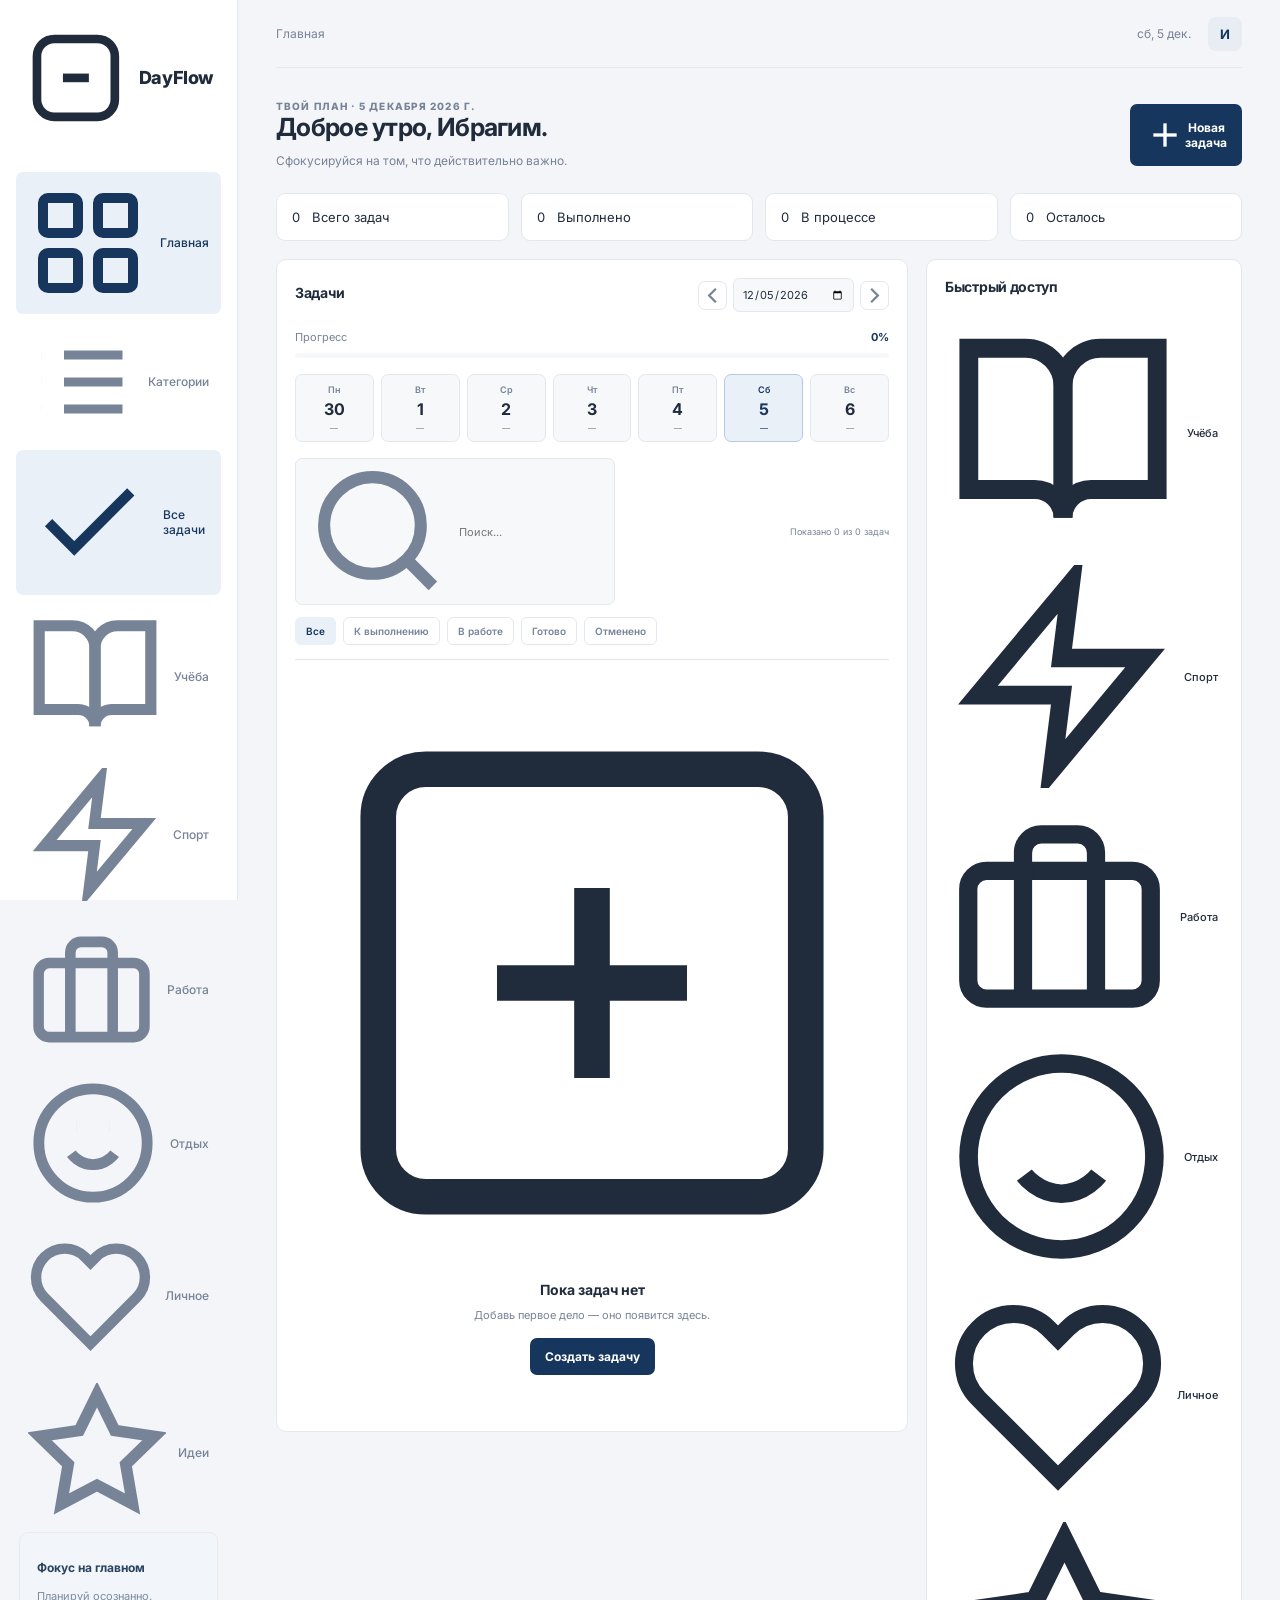
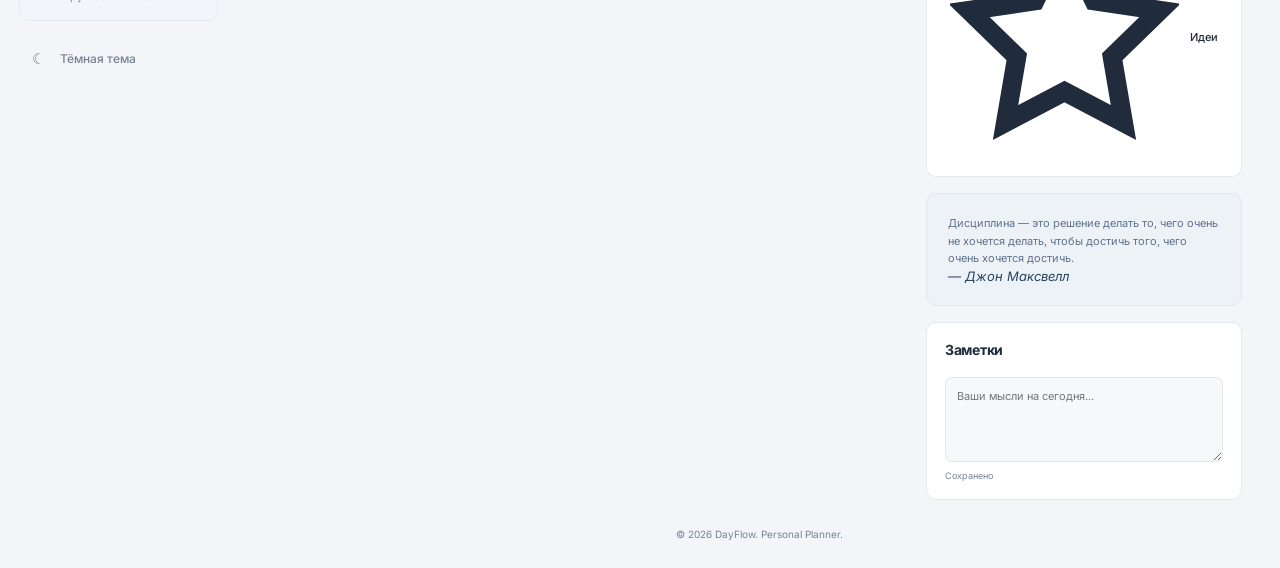
==== commit 9137787c: "Update index.html" ====
--- a/index.html
+++ b/index.html
@@ -2,165 +2,288 @@
 <html lang="ru">
 <head>
   <meta charset="UTF-8">
-  <meta name="viewport" content="width=device-width, initial-scale=1.0, maximum-scale=1.0, user-scalable=no">
-  <meta name="theme-color" content="#f5f7fb">
-  <title>DayFlow — мой планировщик</title>
+  <meta name="viewport" content="width=device-width, initial-scale=1.0, viewport-fit=cover">
+  <meta name="theme-color" content="#ffffff">
+  <title>DayFlow</title>
   <link rel="preconnect" href="https://fonts.googleapis.com">
   <link rel="preconnect" href="https://fonts.gstatic.com" crossorigin>
-  <link href="https://fonts.googleapis.com/css2?family=Inter:wght@400;500;600;700;800&display=swap" rel="stylesheet">
+  <link href="https://fonts.googleapis.com/css2?family=Inter:wght@400;500;600&display=swap" rel="stylesheet">
   <link rel="stylesheet" href="style.css">
 </head>
 <body>
   <div class="app-shell">
     <aside class="sidebar" id="sidebar">
-      <a class="brand" href="index.html"><span class="brand-mark">D</span><span>DayFlow<small>PERSONAL PLANNER</small></span></a>
-      <div class="side-label">МЕНЮ</div>
+      <a class="brand" href="index.html">
+        <svg class="brand-icon" viewBox="0 0 24 24" fill="none" stroke="currentColor" stroke-width="2"><rect x="3" y="3" width="18" height="18" rx="4"/><path d="M9 12h6"/></svg>
+        <span class="brand-text">DayFlow</span>
+      </a>
+      
       <nav class="nav">
-        <a class="nav-link active" href="index.html"><span>▦</span> Главная</a>
-        <a class="nav-link" href="category.html"><span>▤</span> Категории</a>
-        <button class="nav-link" data-filter="all"><span>✓</span> Все задачи</button>
-        <button class="nav-link" data-filter="study"><span>⌘</span> Учёба</button>
-        <button class="nav-link" data-filter="sport"><span>⚡</span> Спорт</button>
-        <button class="nav-link" data-filter="work"><span>▣</span> Работа</button>
-        <button class="nav-link" data-filter="rest"><span>☕</span> Отдых</button>
-        <button class="nav-link" data-filter="personal"><span>♡</span> Личное</button>
-        <button class="nav-link" data-filter="ideas"><span>✦</span> Идеи</button>
+        <a class="nav-link active" href="index.html">
+          <svg viewBox="0 0 24 24" fill="none" stroke="currentColor" stroke-width="2"><rect x="3" y="3" width="7" height="7" rx="1"/><rect x="14" y="3" width="7" height="7" rx="1"/><rect x="3" y="14" width="7" height="7" rx="1"/><rect x="14" y="14" width="7" height="7" rx="1"/></svg>
+          Главная
+        </a>
+        <a class="nav-link" href="category.html">
+          <svg viewBox="0 0 24 24" fill="none" stroke="currentColor" stroke-width="2"><line x1="8" y1="6" x2="21" y2="6"/><line x1="8" y1="12" x2="21" y2="12"/><line x1="8" y1="18" x2="21" y2="18"/><line x1="3" y1="6" x2="3.01" y2="6"/><line x1="3" y1="12" x2="3.01" y2="12"/><line x1="3" y1="18" x2="3.01" y2="18"/></svg>
+          Категории
+        </a>
+        <button type="button" class="nav-link" data-filter="all">
+          <svg viewBox="0 0 24 24" fill="none" stroke="currentColor" stroke-width="2"><polyline points="20 6 9 17 4 12"/></svg>
+          Все задачи
+        </button>
+        <button type="button" class="nav-link" data-filter="study">
+          <svg viewBox="0 0 24 24" fill="none" stroke="currentColor" stroke-width="2"><path d="M2 3h6a4 4 0 0 1 4 4v14a3 3 0 0 0-3-3H2z"/><path d="M22 3h-6a4 4 0 0 0-4 4v14a3 3 0 0 1 3-3h7z"/></svg>
+          Учёба
+        </button>
+        <button type="button" class="nav-link" data-filter="sport">
+          <svg viewBox="0 0 24 24" fill="none" stroke="currentColor" stroke-width="2"><polygon points="13 2 3 14 12 14 11 22 21 10 12 10 13 2"/></svg>
+          Спорт
+        </button>
+        <button type="button" class="nav-link" data-filter="work">
+          <svg viewBox="0 0 24 24" fill="none" stroke="currentColor" stroke-width="2"><rect x="2" y="7" width="20" height="14" rx="2" ry="2"/><path d="M16 21V5a2 2 0 0 0-2-2h-4a2 2 0 0 0-2 2v16"/></svg>
+          Работа
+        </button>
+        <button type="button" class="nav-link" data-filter="rest">
+          <svg viewBox="0 0 24 24" fill="none" stroke="currentColor" stroke-width="2"><circle cx="12" cy="12" r="10"/><path d="M8 14s1.5 2 4 2 4-2 4-2"/><line x1="9" y1="9" x2="9.01" y2="9"/><line x1="15" y1="9" x2="15.01" y2="9"/></svg>
+          Отдых
+        </button>
+        <button type="button" class="nav-link" data-filter="personal">
+          <svg viewBox="0 0 24 24" fill="none" stroke="currentColor" stroke-width="2"><path d="M20.84 4.61a5.5 5.5 0 0 0-7.78 0L12 5.67l-1.06-1.06a5.5 5.5 0 0 0-7.78 7.78l1.06 1.06L12 21.23l7.78-7.78 1.06-1.06a5.5 5.5 0 0 0 0-7.78z"/></svg>
+          Личное
+        </button>
+        <button type="button" class="nav-link" data-filter="ideas">
+          <svg viewBox="0 0 24 24" fill="none" stroke="currentColor" stroke-width="2"><polygon points="12 2 15.09 8.26 22 9.27 17 14.14 18.18 21.02 12 17.77 5.82 21.02 7 14.14 2 9.27 8.91 8.26 12 2"/></svg>
+          Идеи
+        </button>
       </nav>
+
       <div class="sidebar-bottom">
-        <div class="tip-card"><span>✦</span><strong>Маленькие шаги —<br>большой результат.</strong><small>Планируй в своём темпе.</small></div>
-        <button class="nav-link" id="themeToggle"><span id="themeIcon">☾</span> Тёмная тема</button>
+        <div class="tip-card">
+          <strong>Фокус на главном</strong>
+          <small>Планируй осознанно.</small>
+        </div>
+        <button type="button" class="nav-link theme-toggle" id="themeToggle">
+          <svg class="icon-moon" viewBox="0 0 24 24" fill="none" stroke="currentColor" stroke-width="2"><path d="M21 12.79A9 9 0 1 1 11.21 3 7 7 0 0 0 21 12.79z"/></svg>
+          <svg class="icon-sun hidden" viewBox="0 0 24 24" fill="none" stroke="currentColor" stroke-width="2"><circle cx="12" cy="12" r="5"/><line x1="12" y1="1" x2="12" y2="3"/><line x1="12" y1="21" x2="12" y2="23"/><line x1="4.22" y1="4.22" x2="5.64" y2="5.64"/><line x1="18.36" y1="18.36" x2="19.78" y2="19.78"/><line x1="1" y1="12" x2="3" y2="12"/><line x1="21" y1="12" x2="23" y2="12"/><line x1="4.22" y1="19.78" x2="5.64" y2="18.36"/><line x1="18.36" y1="5.64" x2="19.78" y2="4.22"/></svg>
+          <span id="themeLabel">Тёмная тема</span>
+        </button>
       </div>
     </aside>
     
-    <button class="nav-backdrop" id="navBackdrop" aria-label="Закрыть меню"></button>
+    <button type="button" class="nav-backdrop" id="navBackdrop" aria-label="Закрыть меню"></button>
 
     <main class="main-content">
       <header class="topbar">
-        <button class="mobile-menu icon-button" id="menuToggle" aria-label="Открыть меню">☰</button>
-        <div class="breadcrumb">Рабочее пространство <span>/</span> Главная</div>
+        <button type="button" class="mobile-menu icon-button" id="menuToggle" aria-label="Меню">
+          <svg viewBox="0 0 24 24" fill="none" stroke="currentColor" stroke-width="2"><line x1="3" y1="12" x2="21" y2="12"/><line x1="3" y1="6" x2="21" y2="6"/><line x1="3" y1="18" x2="21" y2="18"/></svg>
+        </button>
+        <div class="breadcrumb">Главная</div>
         <div class="top-actions">
           <span class="today-label" id="headerDate"></span>
-          <button class="icon-button" id="themeToggleTop" aria-label="Переключить тему">◐</button>
-          <div class="avatar">Я</div>
+          <div class="avatar">И</div>
         </div>
       </header>
 
       <section class="welcome-row">
         <div>
-          <p class="eyebrow" id="fullDate">ТВОЙ ПЛАН НА СЕГОДНЯ</p>
-          <h1>Привет! Твой день начинается <span>здесь.</span> 👋</h1>
-          <p class="muted">Спокойно двигайся к своим целям — шаг за шагом.</p>
-        </div>
-        <button class="primary-button" id="addTaskTop">＋ Добавить задачу</button>
+          <p class="eyebrow" id="fullDate">ПЛАН НА СЕГОДНЯ</p>
+          <h1>Доброе утро, Ибрагим.</h1>
+          <p class="muted">Сфокусируйся на том, что действительно важно.</p>
+        </div>
+        <button type="button" class="primary-button" id="addTaskTop">
+          <svg viewBox="0 0 24 24" fill="none" stroke="currentColor" stroke-width="2"><line x1="12" y1="5" x2="12" y2="19"/><line x1="5" y1="12" x2="19" y2="12"/></svg>
+          Новая задача
+        </button>
       </section>
 
       <section class="stats-grid">
-        <article class="stat-card"><div class="stat-icon purple">▤</div><div><span>Всего задач</span><strong id="totalCount">0</strong><small>В твоём плане</small></div></article>
-        <article class="stat-card"><div class="stat-icon green">✓</div><div><span>Выполнено</span><strong id="doneCount">0</strong><small>Отличная работа!</small></div></article>
-        <article class="stat-card"><div class="stat-icon blue">◷</div><div><span>В процессе</span><strong id="progressCount">0</strong><small>Ты уже начал</small></div></article>
-        <article class="stat-card"><div class="stat-icon orange">◎</div><div><span>Осталось</span><strong id="remainingCount">0</strong><small>Всё по силам</small></div></article>
+        <article class="stat-card">
+          <div class="stat-value" id="totalCount">0</div>
+          <div class="stat-label">Всего задач</div>
+        </article>
+        <article class="stat-card">
+          <div class="stat-value success" id="doneCount">0</div>
+          <div class="stat-label">Выполнено</div>
+        </article>
+        <article class="stat-card">
+          <div class="stat-value active" id="progressCount">0</div>
+          <div class="stat-label">В процессе</div>
+        </article>
+        <article class="stat-card">
+          <div class="stat-value warning" id="remainingCount">0</div>
+          <div class="stat-label">Осталось</div>
+        </article>
       </section>
 
       <section class="content-grid">
         <div class="panel tasks-panel">
           <div class="panel-heading">
-            <div><h2>Мои задачи</h2><p class="muted">Твой список дел на выбранный день</p></div>
+            <h2>Задачи</h2>
             <div class="date-control">
-              <button class="icon-button small" id="prevDay">‹</button>
+              <button type="button" class="icon-button small" id="prevDay">
+                <svg viewBox="0 0 24 24" fill="none" stroke="currentColor" stroke-width="2"><polyline points="15 18 9 12 15 6"/></svg>
+              </button>
               <input type="date" id="selectedDate">
-              <button class="icon-button small" id="nextDay">›</button>
+              <button type="button" class="icon-button small" id="nextDay">
+                <svg viewBox="0 0 24 24" fill="none" stroke="currentColor" stroke-width="2"><polyline points="9 18 15 12 9 6"/></svg>
+              </button>
             </div>
           </div>
+          
           <div class="progress-wrap">
-            <div class="progress-info"><span>Прогресс дня</span><strong id="progressPercent">0%</strong></div>
+            <div class="progress-info">
+              <span>Прогресс</span>
+              <strong id="progressPercent">0%</strong>
+            </div>
             <div class="progress-track"><div id="progressBar"></div></div>
           </div>
-          <div class="week-strip" id="weekStrip" aria-label="Выбор дня недели"></div>
+
+          <div class="week-strip" id="weekStrip"></div>
+
           <div class="task-tools">
-            <label class="search-box"><span>⌕</span><input type="search" id="taskSearch" placeholder="Найти задачу..." aria-label="Поиск задач"></label>
-            <span class="task-tools-hint" id="taskCountHint">0 задач</span>
-          </div>
+            <label class="search-box">
+              <svg viewBox="0 0 24 24" fill="none" stroke="currentColor" stroke-width="2"><circle cx="11" cy="11" r="8"/><line x1="21" y1="21" x2="16.65" y2="16.65"/></svg>
+              <input type="search" id="taskSearch" placeholder="Поиск...">
+            </label>
+            <span class="task-tools-hint" id="taskCountHint"></span>
+          </div>
+
           <div class="filter-row">
-            <button class="filter-chip selected" data-status="all">Все</button>
-            <button class="filter-chip" data-status="todo">Не начато</button>
-            <button class="filter-chip" data-status="doing">В процессе</button>
-            <button class="filter-chip" data-status="done">Выполнено</button>
-            <button class="filter-chip" data-status="cancelled">Отменено</button>
-          </div>
+            <button type="button" class="filter-chip selected" data-status="all">Все</button>
+            <button type="button" class="filter-chip" data-status="todo">К выполнению</button>
+            <button type="button" class="filter-chip" data-status="doing">В работе</button>
+            <button type="button" class="filter-chip" data-status="done">Готово</button>
+            <button type="button" class="filter-chip" data-status="cancelled">Отменено</button>
+          </div>
+
           <div id="taskList" class="task-list"></div>
+          
           <div class="empty-state hidden" id="emptyState">
-            <div>✦</div>
-            <h3>Пока задач нет</h3>
-            <p>Добавь первое дело и освободи голову от лишних мыслей.</p>
-            <button class="primary-button" id="emptyAdd">＋ Добавить задачу</button>
+            <svg class="empty-icon" viewBox="0 0 24 24" fill="none" stroke="currentColor" stroke-width="1.5"><rect x="3" y="3" width="18" height="18" rx="2"/><path d="M12 8v8"/><path d="M8 12h8"/></svg>
+            <h3>Список пуст</h3>
+            <p>Добавьте первую задачу, чтобы начать продуктивный день.</p>
+            <button type="button" class="primary-button ghost" id="emptyAdd">Создать задачу</button>
           </div>
         </div>
 
         <aside class="right-column">
           <div class="panel quick-panel">
-            <div class="panel-heading"><div><h2>Быстро добавить</h2><p class="muted">Выбери направление</p></div></div>
+            <div class="panel-heading"><h2>Быстрый доступ</h2></div>
             <div class="quick-categories">
-              <button class="quick-category" data-category="study"><span class="category-icon study">⌘</span><span>Учёба</span><b>＋</b></button>
-              <button class="quick-category" data-category="sport"><span class="category-icon sport">⚡</span><span>Спорт</span><b>＋</b></button>
-              <button class="quick-category" data-category="work"><span class="category-icon work">▣</span><span>Работа</span><b>＋</b></button>
-              <button class="quick-category" data-category="rest"><span class="category-icon rest">☕</span><span>Отдых</span><b>＋</b></button>
-              <button class="quick-category" data-category="personal"><span class="category-icon personal">♡</span><span>Личное</span><b>＋</b></button>
-              <button class="quick-category" data-category="ideas"><span class="category-icon ideas">✦</span><span>Идеи</span><b>＋</b></button>
+              <button type="button" class="quick-category" data-category="study"><svg viewBox="0 0 24 24" fill="none" stroke="currentColor" stroke-width="2"><path d="M2 3h6a4 4 0 0 1 4 4v14a3 3 0 0 0-3-3H2z"/><path d="M22 3h-6a4 4 0 0 0-4 4v14a3 3 0 0 1 3-3h7z"/></svg> Учёба</button>
+              <button type="button" class="quick-category" data-category="sport"><svg viewBox="0 0 24 24" fill="none" stroke="currentColor" stroke-width="2"><polygon points="13 2 3 14 12 14 11 22 21 10 12 10 13 2"/></svg> Спорт</button>
+              <button type="button" class="quick-category" data-category="work"><svg viewBox="0 0 24 24" fill="none" stroke="currentColor" stroke-width="2"><rect x="2" y="7" width="20" height="14" rx="2"/><path d="M16 21V5a2 2 0 0 0-2-2h-4a2 2 0 0 0-2 2v16"/></svg> Работа</button>
+              <button type="button" class="quick-category" data-category="rest"><svg viewBox="0 0 24 24" fill="none" stroke="currentColor" stroke-width="2"><circle cx="12" cy="12" r="10"/><path d="M8 14s1.5 2 4 2 4-2 4-2"/></svg> Отдых</button>
+              <button type="button" class="quick-category" data-category="personal"><svg viewBox="0 0 24 24" fill="none" stroke="currentColor" stroke-width="2"><path d="M20.84 4.61a5.5 5.5 0 0 0-7.78 0L12 5.67l-1.06-1.06a5.5 5.5 0 0 0-7.78 7.78l1.06 1.06L12 21.23l7.78-7.78 1.06-1.06a5.5 5.5 0 0 0 0-7.78z"/></svg> Личное</button>
+              <button type="button" class="quick-category" data-category="ideas"><svg viewBox="0 0 24 24" fill="none" stroke="currentColor" stroke-width="2"><polygon points="12 2 15.09 8.26 22 9.27 17 14.14 18.18 21.02 12 17.77 5.82 21.02 7 14.14 2 9.27 8.91 8.26 12 2"/></svg> Идеи</button>
             </div>
           </div>
+
           <div class="quote-card">
-            <div class="quote-mark">“</div>
-            <h3>Не обязательно делать всё сразу.</h3>
-            <p>Достаточно сделать следующий небольшой шаг.</p>
-            <span>ТВОЁ НАПОМИНАНИЕ НА СЕГОДНЯ</span>
-          </div>
+            <blockquote>
+              <p>Дисциплина — это решение делать то, чего очень не хочется делать, чтобы достичь того, чего очень хочется достичь.</p>
+              <cite>— Джон Максвелл</cite>
+            </blockquote>
+          </div>
+
           <div class="panel mini-panel">
-            <div class="panel-heading"><div><h2>Личный фокус</h2><p class="muted">Что важно сегодня?</p></div></div>
-            <textarea id="dailyNote" placeholder="Запиши главную мысль или цель дня..."></textarea>
-            <small class="save-hint" id="noteSaved">Заметка сохраняется автоматически</small>
+            <div class="panel-heading"><h2>Заметки</h2></div>
+            <textarea id="dailyNote" placeholder="Ваши мысли на сегодня..."></textarea>
+            <small class="save-hint" id="noteSaved">Сохранено</small>
           </div>
         </aside>
       </section>
-      <footer>DayFlow <span>·</span> Твой день под контролем</footer>
+      
+      <footer>© 2026 DayFlow. Personal Planner.</footer>
     </main>
   </div>
 
+  <!-- Модальное окно -->
   <div class="modal-backdrop hidden" id="taskModal">
     <form class="modal" id="taskForm">
       <div class="modal-heading">
-        <div><p class="eyebrow">НОВАЯ ЗАПИСЬ</p><h2 id="modalTitle">Добавить задачу</h2></div>
-        <button type="button" class="icon-button" id="closeModal">×</button>
+        <h2 id="modalTitle">Новая задача</h2>
+        <button type="button" class="icon-button" id="closeModal">
+          <svg viewBox="0 0 24 24" fill="none" stroke="currentColor" stroke-width="2"><line x1="18" y1="6" x2="6" y2="18"/><line x1="6" y1="6" x2="18" y2="18"/></svg>
+        </button>
       </div>
       <input type="hidden" id="taskId">
-      <label>Название задачи<input id="taskTitle" maxlength="90" required placeholder="Например, решить 5 задач по Python"></label>
-      <label>Описание <span class="optional">необязательно</span><textarea id="taskDescription" rows="2" placeholder="Добавь подробности, если нужно..."></textarea></label>
+      
+      <div class="form-group">
+        <label>Название</label>
+        <input id="taskTitle" maxlength="90" required placeholder="Что нужно сделать?">
+      </div>
+      
+      <div class="form-group">
+        <label>Описание <span class="optional">(необязательно)</span></label>
+        <textarea id="taskDescription" rows="2" placeholder="Детали задачи..."></textarea>
+      </div>
+      
       <div class="form-row">
-        <label>Категория<select id="taskCategory"><option value="study">Учёба</option><option value="sport">Спорт</option><option value="work">Работа</option><option value="rest">Отдых</option><option value="personal">Личное</option><option value="ideas">Идеи</option></select></label>
-        <label>Дата<input type="date" id="taskDate" required></label>
-      </div>
+        <div class="form-group">
+          <label>Категория</label>
+          <select id="taskCategory">
+            <option value="study">Учёба</option>
+            <option value="sport">Спорт</option>
+            <option value="work">Работа</option>
+            <option value="rest">Отдых</option>
+            <option value="personal">Личное</option>
+            <option value="ideas">Идеи</option>
+          </select>
+        </div>
+        <div class="form-group">
+          <label>Дата</label>
+          <input type="date" id="taskDate" required>
+        </div>
+      </div>
+
       <div class="form-row">
-        <label>Время <span class="optional">необязательно</span><input type="time" id="taskTime"></label>
-        <label>Приоритет<select id="taskPriority"><option value="normal">Обычный</option><option value="high">Высокий</option><option value="low">Низкий</option></select></label>
-      </div>
-      <div class="form-row">
-        <label>Статус<select id="taskStatus"><option value="todo">Не начато</option><option value="doing">В процессе</option><option value="done">Выполнено</option><option value="cancelled">Отменено</option></select></label>
-      </div>
+        <div class="form-group">
+          <label>Время <span class="optional">(необязательно)</span></label>
+          <input type="time" id="taskTime">
+        </div>
+        <div class="form-group">
+          <label>Приоритет</label>
+          <select id="taskPriority">
+            <option value="normal">Обычный</option>
+            <option value="high">Высокий</option>
+            <option value="low">Низкий</option>
+          </select>
+        </div>
+      </div>
+
+      <div class="form-group">
+        <label>Статус</label>
+        <select id="taskStatus">
+          <option value="todo">К выполнению</option>
+          <option value="doing">В работе</option>
+          <option value="done">Готово</option>
+          <option value="cancelled">Отменено</option>
+        </select>
+      </div>
+
       <div id="sportFields" class="sport-fields hidden">
-        <div class="sport-title">⚡ Параметры активности</div>
+        <div class="sport-title">Параметры активности</div>
         <div class="form-row">
-          <label>Вид активности<select id="sportType"><option>Бег</option><option>Велосипед</option><option>Прогулка</option><option>Тренировка</option><option>Другое</option></select></label>
-          <label>Цель / дистанция<input id="sportGoal" placeholder="Например, 2 км"></label>
-        </div>
-      </div>
+          <div class="form-group">
+            <label>Тип</label>
+            <select id="sportType"><option>Бег</option><option>Велосипед</option><option>Прогулка</option><option>Тренировка</option></select>
+          </div>
+          <div class="form-group">
+            <label>Цель</label>
+            <input id="sportGoal" placeholder="Например: 5 км">
+          </div>
+        </div>
+      </div>
+
       <div class="modal-actions">
         <button type="button" class="secondary-button" id="cancelModal">Отмена</button>
-        <button type="submit" class="primary-button">Сохранить задачу</button>
+        <button type="submit" class="primary-button">Сохранить</button>
       </div>
     </form>
   </div>
-  <!-- Контейнер для всплывающих уведомлений -->
+
   <div id="toast-container" class="toast-container"></div>
-  
   <script src="script.js"></script>
 </body>
 </html>
--- a/style.css
+++ b/style.css
@@ -14,7 +14,7 @@
   background: var(--bg); color: var(--text);
   font-family: 'Inter', Arial, sans-serif; font-size: 13px;
   transition: background .2s, color .2s;
-  overflow-x: hidden; /* КРИТИЧЕСКИ ВАЖНО ДЛЯ МОБИЛЬНЫХ */
+  overflow-x: hidden;
   min-height: 100vh;
 }
 button, input, textarea, select { font: inherit; }
@@ -212,6 +212,59 @@
 footer { padding: 28px 0; color: var(--muted); font-size: 10px; text-align: center; }
 footer span { padding: 0 5px; }
 
+/* === УВЕДОМЛЕНИЯ (TOASTS) === */
+.toast-container {
+  position: fixed;
+  bottom: 24px;
+  right: 24px;
+  z-index: 9999;
+  display: flex;
+  flex-direction: column;
+  gap: 10px;
+  pointer-events: none;
+}
+.toast {
+  pointer-events: auto;
+  background: var(--surface);
+  color: var(--text);
+  padding: 12px 18px;
+  border-radius: 10px;
+  box-shadow: 0 8px 24px rgba(0,0,0,0.15);
+  border-left: 4px solid var(--primary);
+  font-size: 13px;
+  font-weight: 600;
+  display: flex;
+  align-items: center;
+  gap: 10px;
+  animation: toastSlideIn 0.3s cubic-bezier(0.2, 0.8, 0.2, 1);
+  max-width: 320px;
+}
+.toast.success { border-left-color: #20a36a; }
+.toast.error { border-left-color: #df5555; }
+.toast.info { border-left-color: #4388e8; }
+
+@keyframes toastSlideIn {
+  from { transform: translateX(120%); opacity: 0; }
+  to { transform: translateX(0); opacity: 1; }
+}
+@keyframes toastFadeOut {
+  to { transform: translateX(120%); opacity: 0; }
+}
+
+@media (max-width: 768px) {
+  .toast-container {
+    bottom: 16px;
+    left: 16px;
+    right: 16px;
+    align-items: center;
+  }
+  .toast {
+    width: 100%;
+    max-width: none;
+    justify-content: center;
+  }
+}
+
 /* =========================================
    АДАПТИВНОСТЬ (МОБИЛЬНАЯ ВЕРСИЯ)
    ========================================= */
@@ -222,7 +275,6 @@
 }
 
 @media (max-width: 768px) {
-  /* Скрываем боковую панель и показываем кнопку меню */
   .sidebar { transform: translateX(-100%); width: 85vw; max-width: 320px; z-index: 100; box-shadow: 12px 0 35px rgba(13,28,48,.12); }
   .sidebar.open { transform: translateX(0); }
   .nav-backdrop.visible { display: block; }
@@ -277,7 +329,7 @@
   .form-row { grid-template-columns: 1fr; gap: 0; }
   .modal-actions { display: grid; grid-template-columns: 1fr 1.4fr; gap: 8px; }
   .modal-actions button { min-height: 44px; font-size: 11px; }
-  .modal input, .modal textarea, .modal select { font-size: 16px; padding: 11px; } /* 16px предотвращает зум на iOS */
+  .modal input, .modal textarea, .modal select { font-size: 16px; padding: 11px; }
 }
 
 @media (max-width: 380px) {
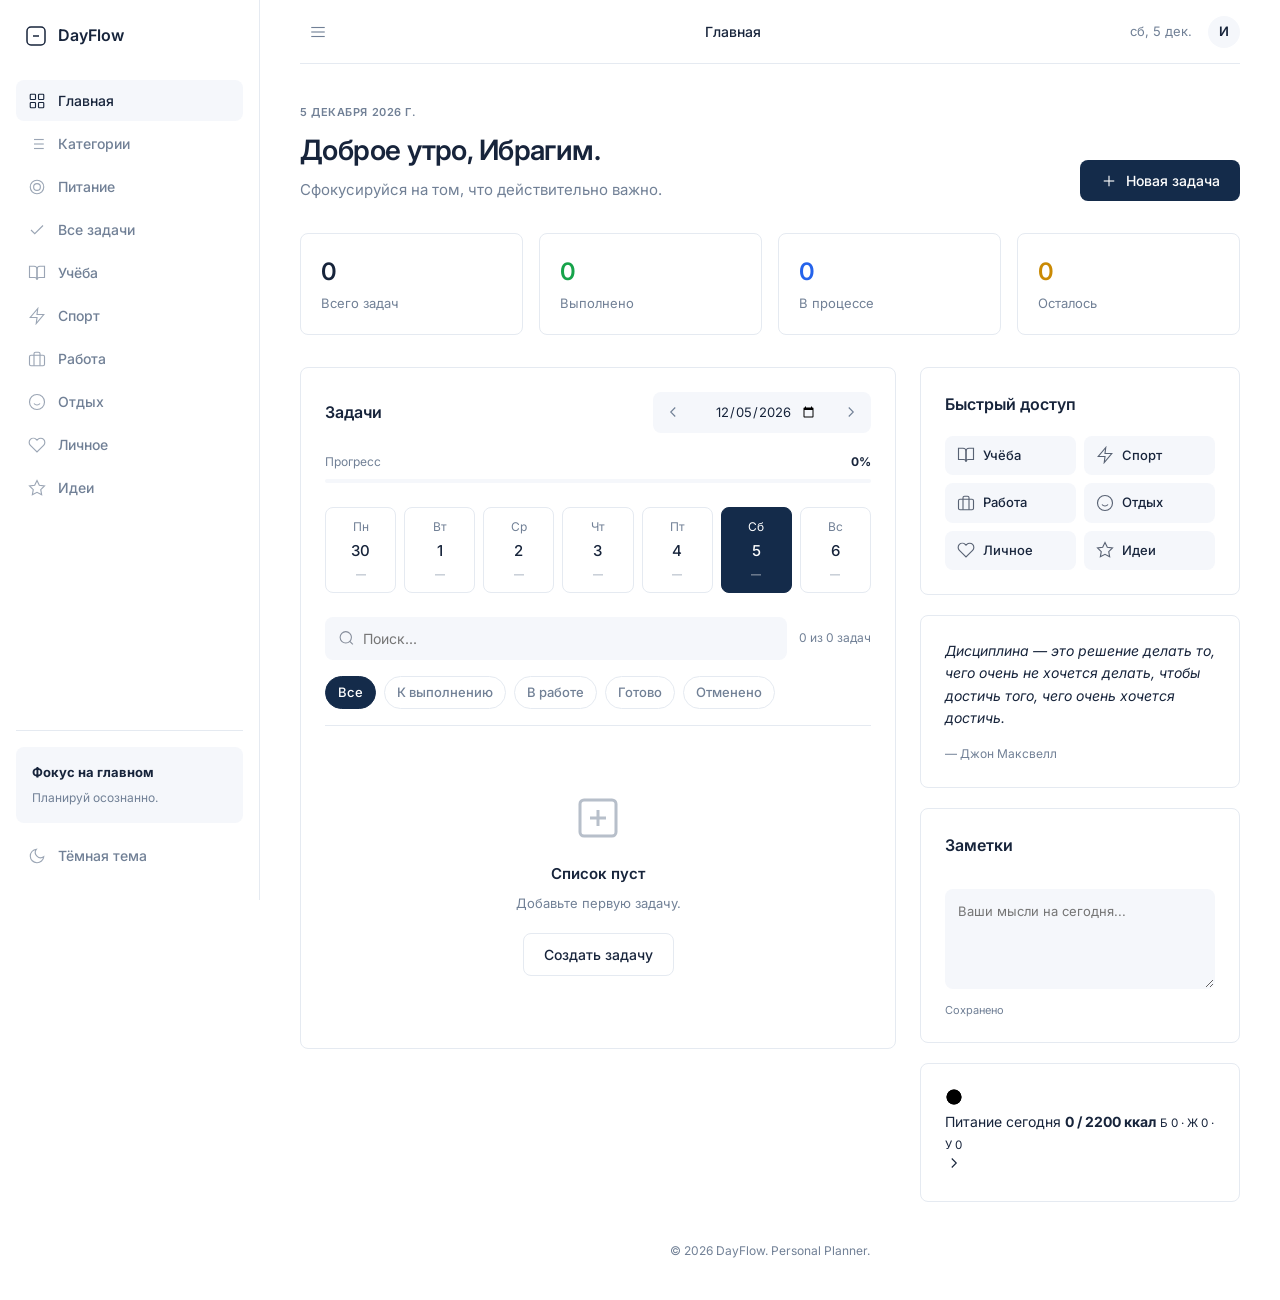
==== commit 0183cc0d: "Update index.html" ====
--- a/index.html
+++ b/index.html
@@ -27,6 +27,10 @@
           <svg viewBox="0 0 24 24" fill="none" stroke="currentColor" stroke-width="2"><line x1="8" y1="6" x2="21" y2="6"/><line x1="8" y1="12" x2="21" y2="12"/><line x1="8" y1="18" x2="21" y2="18"/><line x1="3" y1="6" x2="3.01" y2="6"/><line x1="3" y1="12" x2="3.01" y2="12"/><line x1="3" y1="18" x2="3.01" y2="18"/></svg>
           Категории
         </a>
+        <a class="nav-link" href="nutrition.html">
+          <svg viewBox="0 0 24 24" fill="none" stroke="currentColor" stroke-width="2"><circle cx="12" cy="12" r="9"/><circle cx="12" cy="12" r="4.5"/></svg>
+          Питание
+        </a>
         <button type="button" class="nav-link" data-filter="all">
           <svg viewBox="0 0 24 24" fill="none" stroke="currentColor" stroke-width="2"><polyline points="20 6 9 17 4 12"/></svg>
           Все задачи
@@ -191,6 +195,21 @@
             <textarea id="dailyNote" placeholder="Ваши мысли на сегодня..."></textarea>
             <small class="save-hint" id="noteSaved">Сохранено</small>
           </div>
+
+          <a class="panel nutrition-summary" id="nutritionSummary" href="nutrition.html">
+            <div class="ns-ring">
+              <svg viewBox="0 0 48 48" aria-hidden="true">
+                <circle class="ring-bg" cx="24" cy="24" r="20"></circle>
+                <circle class="ring-fill ring-cal" id="nsRing" cx="24" cy="24" r="20"></circle>
+              </svg>
+            </div>
+            <div class="ns-info">
+              <span class="ns-label">Питание сегодня</span>
+              <strong><span id="nsCal">0</span> / <span id="nsGoal">2200</span> ккал</strong>
+              <small>Б <span id="nsP">0</span> · Ж <span id="nsF">0</span> · У <span id="nsC">0</span></small>
+            </div>
+            <svg class="ns-arrow" viewBox="0 0 24 24" fill="none" stroke="currentColor" stroke-width="2"><polyline points="9 18 15 12 9 6"/></svg>
+          </a>
         </aside>
       </section>
       
--- a/style.css
+++ b/style.css
@@ -1,341 +1,400 @@
-/* === БАЗОВЫЕ НАСТРОЙКИ === */
+/* === RESET & BASE === */
 * { box-sizing: border-box; margin: 0; padding: 0; }
 :root {
-  --bg: #f3f5f8; --surface: #ffffff; --surface2: #f7f8fa;
-  --text: #202b3b; --muted: #778397; --line: #e3e8ef;
-  --primary: #17365d; --shadow: 0 2px 10px rgba(23,42,69,.035);
+  --bg: #ffffff; --surface: #ffffff; --surface-alt: #f5f7fb;
+  --text: #17243b; --text-muted: #718096; --border: #e5eaf1;
+  --primary: #142b4a; --primary-hover: #203d62;
+  --radius: 8px; --shadow: 0 1px 2px rgba(0,0,0,0.05);
 }
 body.dark {
-  --bg: #111a27; --surface: #192536; --surface2: #202f42;
-  --text: #e8edf4; --muted: #9aa8ba; --line: #2b3a4e;
-  --primary: #789ac4; --shadow: 0 2px 12px rgba(0,0,0,.12);
+  --bg: #09090b; --surface: #18181b; --surface-alt: #27272a;
+  --text: #fafafa; --text-muted: #a1a1aa; --border: #27272a;
+  --primary: #dbeafe; --primary-hover: #bfdbfe;
+  --shadow: 0 1px 2px rgba(0,0,0,0.2);
 }
 body {
   background: var(--bg); color: var(--text);
-  font-family: 'Inter', Arial, sans-serif; font-size: 13px;
-  transition: background .2s, color .2s;
-  overflow-x: hidden;
-  min-height: 100vh;
-}
-button, input, textarea, select { font: inherit; }
-button { cursor: pointer; border: none; background: none; }
-a { text-decoration: none; color: inherit; }
-
-/* === БОКОВАЯ ПАНЕЛЬ === */
-.app-shell { min-height: 100vh; display: flex; }
+  font-family: 'Inter', -apple-system, sans-serif; font-size: 14px; line-height: 1.5;
+  transition: background 0.2s, color 0.2s; overflow-x: hidden; min-height: 100vh;
+  -webkit-font-smoothing: antialiased;
+}
+button, input, textarea, select { font: inherit; border: none; background: none; color: inherit; }
+button { cursor: pointer; } a { text-decoration: none; color: inherit; }
+svg { width: 18px; height: 18px; stroke-width: 1.5; }
+
+/* === LAYOUT === */
+.app-shell { display: flex; min-height: 100vh; }
 .sidebar {
-  width: 238px; position: fixed; inset: 0 auto 0 0;
-  background: var(--surface); border-right: 1px solid var(--line);
-  padding: 26px 16px; display: flex; flex-direction: column;
-  z-index: 50; transition: transform 0.3s ease;
-}
-.brand { display: flex; align-items: center; gap: 11px; font-size: 18px; font-weight: 800; letter-spacing: -.4px; margin: 0 8px 42px; }
-.brand-mark { width: 38px; height: 38px; border-radius: 8px; background: #17365d; display: grid; place-items: center; color: white; font-size: 19px; }
-.brand small { display: block; font-size: 8px; letter-spacing: 1.6px; color: var(--muted); margin-top: 3px; }
-.side-label, .eyebrow { font-size: 10px; letter-spacing: 1.1px; font-weight: 800; color: var(--muted); }
-.side-label { margin: 0 12px 13px; }
-.nav { display: grid; gap: 3px; }
+  width: 260px; position: fixed; inset: 0 auto 0 0;
+  background: var(--surface); border-right: 1px solid var(--border);
+  padding: 24px 16px; display: flex; flex-direction: column; z-index: 50;
+}
+.brand { display: flex; align-items: center; gap: 10px; font-weight: 600; font-size: 16px; margin-bottom: 32px; padding: 0 8px; }
+.brand-icon { width: 24px; height: 24px; }
+.nav { display: flex; flex-direction: column; gap: 2px; flex: 1; }
 .nav-link {
-  display: flex; align-items: center; gap: 12px; padding: 11px 12px;
-  border-radius: 7px; text-align: left; font-weight: 500; font-size: 12px; color: var(--muted); width: 100%;
-}
-.nav-link span { font-size: 15px; width: 20px; text-align: center; }
-.nav-link:hover, .nav-link.active { background: #eaf0f7; color: #17365d; }
-body.dark .nav-link:hover, body.dark .nav-link.active { background: #263b55; color: #dce8f7; }
-.sidebar-bottom { margin-top: auto; }
-.tip-card { padding: 17px; background: #f2f5f9; color: #294361; border: 1px solid #e5ebf2; border-radius: 9px; margin: 0 3px 17px; }
-.tip-card > span { font-size: 16px; }
-.tip-card strong { display: block; font-size: 12px; line-height: 1.55; margin: 9px 0; }
-.tip-card small { color: #7c8ba0; font-size: 11px; }
-body.dark .tip-card { background: #202f42; color: #dce6f3; border-color: #304258; }
-
-/* === ОСНОВНОЙ КОНТЕНТ === */
-.main-content { margin-left: 238px; padding: 0 38px; width: 100%; max-width: 1700px; }
-.topbar { height: 68px; display: flex; align-items: center; justify-content: space-between; border-bottom: 1px solid var(--line); }
-.breadcrumb { color: var(--muted); font-size: 12px; }
-.breadcrumb span { padding: 0 9px; color: #c1c6d2; }
-.top-actions { display: flex; align-items: center; gap: 17px; }
-.today-label { font-size: 12px; color: var(--muted); }
-.avatar { width: 34px; height: 34px; border-radius: 8px; display: grid; place-items: center; background: #e8edf4; color: #17365d; font-weight: 700; }
-.icon-button { border: 1px solid var(--line); background: var(--surface); color: var(--muted); border-radius: 7px; width: 36px; height: 36px; font-size: 17px; display: grid; place-items: center; transition: .2s; }
-.icon-button:hover { color: var(--primary); border-color: #c9c4ff; }
+  display: flex; align-items: center; gap: 12px; padding: 10px 12px;
+  border-radius: var(--radius); color: var(--text-muted); font-weight: 500; font-size: 14px;
+  transition: all 0.15s ease;
+}
+.nav-link svg { opacity: 0.7; }
+.nav-link:hover, .nav-link.active { background: var(--surface-alt); color: var(--text); }
+.nav-link.active svg { opacity: 1; }
+.sidebar-bottom { margin-top: auto; padding-top: 16px; border-top: 1px solid var(--border); }
+.tip-card { padding: 16px; background: var(--surface-alt); border-radius: var(--radius); margin-bottom: 12px; }
+.tip-card strong { display: block; font-size: 13px; margin-bottom: 4px; }
+.tip-card small { font-size: 12px; color: var(--text-muted); }
+.theme-toggle { width: 100%; justify-content: flex-start; }
+.icon-sun.hidden, .icon-moon.hidden { display: none; }
+
+.main-content { margin-left: 260px; padding: 0 40px; width: 100%; max-width: 1400px; }
+.topbar {
+  height: 64px; display: flex; align-items: center; justify-content: space-between;
+  border-bottom: 1px solid var(--border); position: sticky; top: 0; background: var(--bg); z-index: 40;
+}
+.breadcrumb { font-size: 14px; font-weight: 500; }
+.top-actions { display: flex; align-items: center; gap: 16px; }
+.today-label { font-size: 13px; color: var(--text-muted); }
+.avatar {
+  width: 32px; height: 32px; border-radius: 50%; background: var(--surface-alt);
+  display: grid; place-items: center; font-weight: 600; font-size: 13px;
+}
 .mobile-menu { display: none; }
-
-/* === ПРИВЕТСТВИЕ И СТАТИСТИКА === */
-.welcome-row { display: flex; align-items: center; justify-content: space-between; gap: 20px; padding: 32px 0 23px; }
-.welcome-row h1 { font-size: 25px; font-weight: 700; letter-spacing: -.7px; margin: 0 0 9px; }
-.welcome-row h1 span { color: #17365d; }
-body.dark .welcome-row h1 span { color: #9bb6d8; }
-.muted { color: var(--muted); font-size: 12px; line-height: 1.6; }
-.primary-button, .secondary-button { border-radius: 7px; padding: 11px 15px; font-weight: 700; font-size: 12px; transition: .2s; display: inline-flex; align-items: center; justify-content: center; }
-.primary-button { background: #17365d; color: #fff; }
-.primary-button:hover { background: #244b78; }
-.secondary-button { background: var(--surface2); color: var(--text); border: 1px solid var(--line); }
-.button-link { text-decoration: none; }
-
-.stats-grid { display: grid; grid-template-columns: repeat(4, 1fr); gap: 12px; margin-bottom: 18px; }
-.stat-card { background: var(--surface); border: 1px solid var(--line); border-radius: 9px; padding: 15px; display: flex; align-items: center; gap: 12px; }
-.stat-icon { width: 34px; height: 34px; border-radius: 8px; display: grid; place-items: center; font-size: 16px; font-weight: 700; }
-.purple { background: #f0efff; color: #6c5ce7; } .green { background: #e9f8f0; color: #20a36a; }
-.blue { background: #eaf3ff; color: #4388e8; } .orange { background: #fff3e8; color: #e89948; }
-.stat-card span, .stat-card small { display: block; color: var(--muted); font-size: 10px; }
-.stat-card strong { display: block; font-size: 21px; font-weight: 700; margin: 3px 0; }
-
-/* === СЕТКА КОНТЕНТА === */
-.content-grid { display: grid; grid-template-columns: minmax(0, 1.7fr) minmax(260px, .85fr); gap: 18px; align-items: start; }
-.panel { background: var(--surface); border: 1px solid var(--line); border-radius: 10px; padding: 18px; }
-.panel-heading { display: flex; justify-content: space-between; align-items: center; gap: 12px; }
-.panel-heading h2 { font-size: 14px; margin: 0 0 5px; letter-spacing: -.3px; }
-.panel-heading p { font-size: 10px; }
-.date-control { display: flex; align-items: center; gap: 6px; }
-.date-control input { border: 1px solid var(--line); border-radius: 6px; padding: 8px; background: var(--surface2); color: var(--text); font-size: 11px; max-width: 135px; }
-.icon-button.small { width: 29px; height: 29px; }
-
-/* === ПРОГРЕСС И ФИЛЬТРЫ === */
-.progress-wrap { margin: 18px 0 16px; }
-.progress-info { display: flex; justify-content: space-between; font-size: 11px; margin-bottom: 9px; }
-.progress-info span { color: var(--muted); } .progress-info strong { color: var(--primary); }
-.progress-track { height: 5px; border-radius: 10px; background: var(--surface2); overflow: hidden; }
-.progress-track > div { height: 100%; width: 0; background: #17365d; border-radius: 10px; transition: width .25s; }
-body.dark .progress-track > div { background: #789ac4; }
-
-.filter-row { display: flex; gap: 7px; flex-wrap: wrap; padding-bottom: 14px; border-bottom: 1px solid var(--line); }
-.filter-chip { border: 1px solid var(--line); background: var(--surface); color: var(--muted); border-radius: 6px; padding: 7px 10px; font-size: 10px; font-weight: 600; transition: .2s; }
-.filter-chip.selected { background: #eaf0f7; color: #17365d; border-color: #eaf0f7; }
-body.dark .filter-chip.selected { background: #263b55; color: #dce8f7; border-color: #263b55; }
-
-/* === СПИСОК ЗАДАЧ === */
-.task-list { display: grid; }
-.task-item { display: flex; align-items: center; gap: 10px; padding: 13px 1px; border-bottom: 1px solid var(--line); }
-.task-item:last-child { border-bottom: 0; }
-.task-color { width: 3px; height: 38px; border-radius: 8px; flex-shrink: 0; }
-.task-main { min-width: 0; flex: 1; }
-.task-title { font-weight: 600; font-size: 12px; margin-bottom: 5px; overflow-wrap: anywhere; }
-.task-description { font-size: 10px; color: var(--muted); margin-bottom: 6px; overflow-wrap: anywhere; }
-.task-meta { display: flex; gap: 7px; align-items: center; flex-wrap: wrap; }
-.category-pill, .status-pill, .priority-pill { font-size: 9px; padding: 4px 7px; border-radius: 4px; font-weight: 600; }
-.category-pill { background: var(--surface2); color: var(--muted); }
-.status-pill.todo { background: #edf0f4; color: #687587; }
-.status-pill.doing { background: #e8f1fb; color: #2769ad; }
-.status-pill.done { background: #e8f5ed; color: #217447; }
-.status-pill.cancelled { background: #faeaea; color: #b83b3b; }
-.priority-high { background: #fff0ed; color: #b84c3d; }
-.priority-normal { background: #f0f2f5; color: #69778a; }
-.priority-low { background: #edf4f0; color: #47765b; }
-body.dark .priority-high { background: #482d2b; color: #f0aaa0; }
-body.dark .priority-normal { background: #2b394b; color: #b8c5d5; }
-body.dark .priority-low { background: #263d34; color: #a4d0b6; }
-.task-time { font-size: 10px; color: var(--muted); }
-.task-actions { display: flex; align-items: center; gap: 4px; }
-.status-select { max-width: 116px; border: 1px solid var(--line); border-radius: 6px; background: var(--surface2); color: var(--text); padding: 6px; font-size: 9px; }
-.mini-action { color: var(--muted); font-size: 14px; padding: 5px; border-radius: 4px; }
-.mini-action:hover { color: var(--primary); background: var(--surface2); }
-.delete-action:hover { color: #c74747 !important; background: #fff0f0 !important; }
-body.dark .delete-action:hover { background: #482d2d !important; color: #ffb4b4 !important; }
-
-.empty-state { text-align: center; padding: 38px 12px; }
-.empty-state > div { font-size: 28px; color: var(--primary); }
-.empty-state h3 { font-size: 14px; margin: 10px 0; }
-.empty-state p { font-size: 11px; color: var(--muted); margin: 0 auto 16px; max-width: 260px; }
+.icon-button {
+  width: 36px; height: 36px; border-radius: var(--radius); display: grid; place-items: center;
+  color: var(--text-muted); transition: 0.15s;
+}
+.icon-button:hover { background: var(--surface-alt); color: var(--text); }
+.icon-button.small { width: 32px; height: 32px; }
+
+/* === CONTENT === */
+.welcome-row { display: flex; justify-content: space-between; align-items: flex-end; padding: 40px 0 32px; }
+.eyebrow { font-size: 11px; font-weight: 600; letter-spacing: 0.05em; color: var(--text-muted); text-transform: uppercase; margin-bottom: 8px; }
+.welcome-row h1 { font-size: 28px; font-weight: 600; letter-spacing: -0.02em; margin-bottom: 8px; }
+.muted { color: var(--text-muted); font-size: 15px; }
+.primary-button {
+  background: var(--primary); color: var(--bg); padding: 10px 20px;
+  border-radius: var(--radius); font-weight: 500; font-size: 14px;
+  display: inline-flex; align-items: center; gap: 8px; transition: 0.15s;
+}
+.primary-button:hover { background: var(--primary-hover); }
+.primary-button.ghost { background: transparent; color: var(--text); border: 1px solid var(--border); }
+.primary-button.ghost:hover { background: var(--surface-alt); }
+.secondary-button {
+  background: var(--surface-alt); color: var(--text); padding: 10px 20px;
+  border-radius: var(--radius); font-weight: 500; font-size: 14px; transition: 0.15s;
+}
+.secondary-button:hover { background: var(--border); }
+
+.stats-grid { display: grid; grid-template-columns: repeat(4, 1fr); gap: 16px; margin-bottom: 32px; }
+.stat-card {
+  background: var(--surface); border: 1px solid var(--border); border-radius: var(--radius);
+  padding: 20px; display: flex; flex-direction: column; gap: 4px;
+}
+.stat-value { font-size: 24px; font-weight: 600; letter-spacing: -0.02em; }
+.stat-value.success { color: #16a34a; }
+.stat-value.active { color: #2563eb; }
+.stat-value.warning { color: #ca8a04; }
+.stat-label { font-size: 13px; color: var(--text-muted); }
+
+.content-grid { display: grid; grid-template-columns: 1fr 320px; gap: 24px; align-items: start; }
+.panel {
+  background: var(--surface); border: 1px solid var(--border);
+  border-radius: var(--radius); padding: 24px;
+}
+.panel-heading { display: flex; justify-content: space-between; align-items: center; margin-bottom: 20px; }
+.panel-heading h2 { font-size: 16px; font-weight: 600; }
+
+.date-control { display: flex; align-items: center; gap: 8px; background: var(--surface-alt); padding: 4px; border-radius: var(--radius); }
+.date-control input {
+  border: none; background: transparent; padding: 6px 10px; font-size: 13px;
+  color: var(--text); outline: none; width: 130px; text-align: center;
+}
+
+.progress-wrap { margin-bottom: 24px; }
+.progress-info { display: flex; justify-content: space-between; font-size: 12px; margin-bottom: 8px; color: var(--text-muted); }
+.progress-info strong { color: var(--text); }
+.progress-track { height: 4px; background: var(--surface-alt); border-radius: 2px; overflow: hidden; }
+.progress-track > div { height: 100%; width: 0; background: var(--primary); border-radius: 2px; transition: width 0.3s ease; }
+
+.week-strip { display: grid; grid-template-columns: repeat(7, 1fr); gap: 8px; margin-bottom: 24px; }
+.week-day {
+  display: flex; flex-direction: column; align-items: center; gap: 4px; padding: 10px 4px;
+  border: 1px solid var(--border); border-radius: var(--radius); color: var(--text-muted); font-size: 12px;
+  transition: 0.15s;
+}
+.week-day strong { font-size: 15px; color: var(--text); font-weight: 500; }
+.week-day.selected { background: var(--primary); color: var(--bg); border-color: var(--primary); }
+.week-day.selected strong { color: var(--bg); }
+.week-day small { font-size: 10px; opacity: 0.7; }
+
+.task-tools { display: flex; gap: 12px; margin-bottom: 16px; }
+.search-box {
+  flex: 1; display: flex; align-items: center; gap: 8px; background: var(--surface-alt);
+  padding: 0 12px; border-radius: var(--radius); border: 1px solid transparent; transition: 0.15s;
+}
+.search-box:focus-within { border-color: var(--border); background: var(--surface); }
+.search-box svg { opacity: 0.5; }
+.search-box input { width: 100%; padding: 10px 0; font-size: 14px; outline: none; }
+.task-tools-hint { font-size: 12px; color: var(--text-muted); white-space: nowrap; align-self: center; }
+
+.filter-row { display: flex; gap: 8px; margin-bottom: 20px; border-bottom: 1px solid var(--border); padding-bottom: 16px; }
+.filter-chip {
+  padding: 6px 12px; border-radius: 20px; font-size: 13px; font-weight: 500;
+  color: var(--text-muted); border: 1px solid var(--border); transition: 0.15s;
+}
+.filter-chip.selected { background: var(--primary); color: var(--bg); border-color: var(--primary); }
+
+.task-list { display: flex; flex-direction: column; }
+.task-item {
+  display: flex; align-items: center; gap: 16px; padding: 16px 0;
+  border-bottom: 1px solid var(--border); transition: 0.15s;
+}
+.task-item:last-child { border-bottom: none; }
+.task-main { flex: 1; min-width: 0; }
+.task-title { font-weight: 500; font-size: 14px; margin-bottom: 4px; }
+.task-description { font-size: 13px; color: var(--text-muted); margin-bottom: 8px; }
+.task-meta { display: flex; gap: 8px; align-items: center; flex-wrap: wrap; }
+.pill {
+  font-size: 11px; padding: 3px 8px; border-radius: 4px; font-weight: 500;
+  background: var(--surface-alt); color: var(--text-muted);
+}
+.task-time { font-size: 12px; color: var(--text-muted); display: flex; align-items: center; gap: 4px; }
+.task-actions { display: flex; gap: 4px; opacity: 0; transition: 0.15s; }
+.task-item:hover .task-actions { opacity: 1; }
+.mini-action {
+  width: 32px; height: 32px; border-radius: 6px; display: grid; place-items: center;
+  color: var(--text-muted); transition: 0.15s;
+}
+.mini-action:hover { background: var(--surface-alt); color: var(--text); }
+.delete-action:hover { color: #ef4444; background: #fef2f2; }
+body.dark .delete-action:hover { background: #450a0a; }
+
+.empty-state { text-align: center; padding: 48px 20px; }
+.empty-icon { width: 48px; height: 48px; color: var(--text-muted); margin-bottom: 16px; opacity: 0.5; }
+.empty-state h3 { font-size: 15px; font-weight: 600; margin-bottom: 8px; }
+.empty-state p { font-size: 13px; color: var(--text-muted); margin-bottom: 20px; }
 .hidden { display: none !important; }
 
-/* === ПРАВАЯ КОЛОНКА === */
-.right-column { display: grid; gap: 16px; }
-.quick-categories { display: grid; gap: 5px; margin-top: 13px; }
-.quick-category { display: flex; align-items: center; gap: 11px; padding: 7px 5px; border-radius: 6px; color: var(--text); text-align: left; font-size: 11px; font-weight: 500; transition: .2s; }
-.quick-category:hover { background: var(--surface2); }
-.quick-category b { margin-left: auto; color: var(--muted); font-size: 16px; }
-.category-icon { width: 32px; height: 32px; display: grid; place-items: center; border-radius: 8px; font-size: 15px; font-weight: 700; }
-.category-icon.study { background: #eaf0f7; color: #31577f; }
-.category-icon.sport { background: #e8f5ed; color: #28794b; }
-.category-icon.work { background: #edf0f5; color: #52657d; }
-.category-icon.rest { background: #f5f0e8; color: #92713b; }
-.category-icon.personal { background: #f5edf0; color: #986176; }
-.category-icon.ideas { background: #eaf2f5; color: #47758b; }
-
-.quote-card { padding: 21px; border-radius: 10px; background: #edf2f7; color: #294361; border: 1px solid #e1e8f0; }
-.quote-mark { font-size: 30px; line-height: 1; color: #56718f; }
-.quote-card h3 { font-size: 14px; line-height: 1.45; margin: 8px 0; }
-.quote-card p { font-size: 11px; line-height: 1.6; color: #60728a; }
-.quote-card span { font-size: 8px; letter-spacing: 1px; color: #71839a; }
-body.dark .quote-card { background: #202f42; color: #e1eaf5; border-color: #304258; }
-body.dark .quote-card p, body.dark .quote-card span { color: #a9b8ca; }
-
-.mini-panel textarea { width: 100%; margin-top: 14px; resize: vertical; min-height: 85px; border: 1px solid var(--line); border-radius: 7px; padding: 11px; background: var(--surface2); color: var(--text); font-size: 11px; outline: none; transition: .2s; }
-.mini-panel textarea:focus { border-color: #7893b2; box-shadow: 0 0 0 2px rgba(23,54,93,.07); }
-.save-hint { font-size: 9px; color: var(--muted); display: block; margin-top: 5px; }
-
-/* === МОДАЛЬНОЕ ОКНО === */
-.nav-backdrop, .modal-backdrop { position: fixed; inset: 0; background: rgba(12,22,36,.42); backdrop-filter: blur(2px); z-index: 90; display: none; }
-.nav-backdrop.visible, .modal-backdrop:not(.hidden) { display: block; }
+/* === RIGHT COLUMN === */
+.right-column { display: flex; flex-direction: column; gap: 20px; }
+.quick-categories { display: grid; grid-template-columns: 1fr 1fr; gap: 8px; }
+.quick-category {
+  display: flex; align-items: center; gap: 8px; padding: 10px 12px;
+  background: var(--surface-alt); border-radius: var(--radius); font-size: 13px; font-weight: 500;
+  transition: 0.15s; justify-content: flex-start;
+}
+.quick-category:hover { background: var(--border); }
+.quick-category svg { opacity: 0.7; }
+
+.quote-card {
+  background: var(--surface); border: 1px solid var(--border); border-radius: var(--radius); padding: 24px;
+}
+.quote-card blockquote p { font-size: 14px; font-style: italic; line-height: 1.6; margin-bottom: 12px; }
+.quote-card cite { font-size: 12px; color: var(--text-muted); font-style: normal; }
+
+.mini-panel textarea {
+  width: 100%; min-height: 100px; padding: 12px; background: var(--surface-alt);
+  border-radius: var(--radius); font-size: 13px; resize: vertical; outline: none;
+  border: 1px solid transparent; transition: 0.15s; margin-top: 12px;
+}
+.mini-panel textarea:focus { background: var(--surface); border-color: var(--border); }
+.save-hint { font-size: 11px; color: var(--text-muted); display: block; margin-top: 8px; }
+
+/* === MODAL === */
+.nav-backdrop, .modal-backdrop {
+  position: fixed; inset: 0; background: rgba(0,0,0,0.3); backdrop-filter: blur(2px);
+  z-index: 90; display: none; opacity: 0; transition: opacity 0.2s;
+}
+.nav-backdrop.visible, .modal-backdrop:not(.hidden) { display: block; opacity: 1; }
 .modal-backdrop { display: grid; place-items: center; padding: 20px; z-index: 100; }
-.modal { width: min(540px, 100%); max-height: 92vh; overflow-y: auto; background: var(--surface); border-radius: 12px; padding: 25px; box-shadow: 0 20px 70px rgba(0,0,0,.2); }
-.modal-heading { display: flex; justify-content: space-between; align-items: center; margin-bottom: 20px; }
-.modal-heading h2 { font-size: 20px; margin: 0; }
-.modal label { display: block; font-size: 11px; font-weight: 700; margin-bottom: 14px; line-height: 1.5; }
-.modal input, .modal textarea, .modal select { display: block; width: 100%; margin-top: 7px; padding: 11px; border: 1px solid var(--line); border-radius: 7px; background: var(--surface2); color: var(--text); outline: none; font-size: 12px; transition: .2s; }
-.modal input:focus, .modal textarea:focus, .modal select:focus { border-color: #7893b2; box-shadow: 0 0 0 2px rgba(23,54,93,.07); }
-.optional { font-weight: 400; color: var(--muted); }
-.form-row { display: grid; grid-template-columns: 1fr 1fr; gap: 12px; }
-.sport-fields { padding: 13px; border-radius: 11px; background: var(--surface2); margin: 2px 0 14px; }
-.sport-title { font-size: 11px; font-weight: 800; margin-bottom: 12px; }
-.modal-actions { display: flex; justify-content: flex-end; gap: 9px; margin-top: 12px; }
-
-/* === НЕДЕЛЯ И ПОИСК === */
-.week-strip { display: grid; grid-template-columns: repeat(7, minmax(0, 1fr)); gap: 7px; margin: 0 0 16px; }
-.week-day { min-width: 0; border: 1px solid var(--line); background: var(--surface2); border-radius: 7px; padding: 9px 4px 8px; color: var(--muted); display: grid; gap: 4px; text-align: center; transition: .15s; }
-.week-day span { font-size: 9px; font-weight: 600; }
-.week-day strong { font-size: 16px; color: var(--text); font-weight: 700; }
-.week-day small { font-size: 8px; white-space: nowrap; overflow: hidden; text-overflow: ellipsis; }
-.week-day.selected { background: #eaf0f7; border-color: #b8c9dc; color: #17365d; }
-.week-day.selected strong { color: #17365d; }
-.week-day.is-today:not(.selected) { border-color: #9aadc3; }
-body.dark .week-day.selected { background: #263b55; border-color: #56718f; color: #dce8f7; }
-body.dark .week-day.selected strong { color: #fff; }
-
-.task-tools { display: flex; align-items: center; justify-content: space-between; gap: 12px; margin: 0 0 12px; }
-.search-box { display: flex; align-items: center; gap: 8px; flex: 1; max-width: 320px; border: 1px solid var(--line); background: var(--surface2); border-radius: 7px; padding: 0 10px; color: var(--muted); }
-.search-box > span { font-size: 18px; line-height: 1; }
-.search-box input { width: 100%; min-width: 0; border: 0; outline: 0; background: transparent; color: var(--text); padding: 9px 0; font-size: 11px; margin: 0; }
-.task-tools-hint { font-size: 9px; color: var(--muted); white-space: nowrap; }
-
-/* === СТРАНИЦА КАТЕГОРИЙ === */
-.category-grid-page { display: grid; grid-template-columns: repeat(3, 1fr); gap: 14px; margin-top: 12px; }
-.category-large { padding: 20px; border: 1px solid var(--line); background: var(--surface); border-radius: 10px; min-height: 190px; transition: .15s; }
-.category-large h2 { font-size: 15px; margin: 15px 0 7px; }
-.category-large p { font-size: 10px; line-height: 1.7; color: var(--muted); min-height: 40px; }
-.category-large strong { font-size: 10px; color: #17365d; display: inline-block; margin-top: 8px; }
-body.dark .category-large strong { color: #9bb6d8; }
-.category-card-link { display: block; }
-.category-card-link:hover { border-color: #aebfd2; transform: translateY(-2px); }
-
-footer { padding: 28px 0; color: var(--muted); font-size: 10px; text-align: center; }
-footer span { padding: 0 5px; }
-
-/* === УВЕДОМЛЕНИЯ (TOASTS) === */
-.toast-container {
-  position: fixed;
-  bottom: 24px;
-  right: 24px;
-  z-index: 9999;
-  display: flex;
-  flex-direction: column;
-  gap: 10px;
-  pointer-events: none;
-}
+.modal {
+  width: min(480px, 100%); max-height: 90vh; overflow-y: auto; background: var(--surface);
+  border-radius: 12px; padding: 24px; box-shadow: 0 20px 40px rgba(0,0,0,0.1);
+}
+.modal-heading { display: flex; justify-content: space-between; align-items: center; margin-bottom: 24px; }
+.modal-heading h2 { font-size: 18px; font-weight: 600; }
+.form-group { margin-bottom: 16px; }
+.form-group label { display: block; font-size: 12px; font-weight: 500; margin-bottom: 6px; color: var(--text-muted); }
+.optional { font-weight: 400; opacity: 0.7; }
+.form-group input, .form-group textarea, .form-group select {
+  width: 100%; padding: 10px 12px; background: var(--surface-alt); border-radius: var(--radius);
+  font-size: 14px; border: 1px solid transparent; transition: 0.15s;
+}
+.form-group input:focus, .form-group textarea:focus, .form-group select:focus {
+  background: var(--surface); border-color: var(--border); outline: none;
+}
+.form-row { display: grid; grid-template-columns: 1fr 1fr; gap: 16px; }
+.sport-fields { padding: 16px; background: var(--surface-alt); border-radius: var(--radius); margin-bottom: 16px; }
+.sport-title { font-size: 12px; font-weight: 600; margin-bottom: 12px; }
+.modal-actions { display: flex; justify-content: flex-end; gap: 12px; margin-top: 24px; }
+
+/* === TOASTS === */
+.toast-container { position: fixed; bottom: 24px; right: 24px; z-index: 9999; display: flex; flex-direction: column; gap: 8px; pointer-events: none; }
 .toast {
-  pointer-events: auto;
-  background: var(--surface);
-  color: var(--text);
-  padding: 12px 18px;
-  border-radius: 10px;
-  box-shadow: 0 8px 24px rgba(0,0,0,0.15);
-  border-left: 4px solid var(--primary);
-  font-size: 13px;
-  font-weight: 600;
-  display: flex;
-  align-items: center;
-  gap: 10px;
-  animation: toastSlideIn 0.3s cubic-bezier(0.2, 0.8, 0.2, 1);
-  max-width: 320px;
-}
-.toast.success { border-left-color: #20a36a; }
-.toast.error { border-left-color: #df5555; }
-.toast.info { border-left-color: #4388e8; }
-
-@keyframes toastSlideIn {
-  from { transform: translateX(120%); opacity: 0; }
-  to { transform: translateX(0); opacity: 1; }
-}
-@keyframes toastFadeOut {
-  to { transform: translateX(120%); opacity: 0; }
-}
-
+  pointer-events: auto; background: var(--surface); color: var(--text); padding: 12px 16px;
+  border-radius: var(--radius); box-shadow: 0 4px 12px rgba(0,0,0,0.1); border: 1px solid var(--border);
+  font-size: 13px; font-weight: 500; display: flex; align-items: center; gap: 8px;
+  animation: toastIn 0.3s ease; min-width: 200px;
+}
+@keyframes toastIn { from { transform: translateY(10px); opacity: 0; } to { transform: translateY(0); opacity: 1; } }
+@keyframes toastOut { to { transform: translateY(10px); opacity: 0; } }
+
+/* === CATEGORIES PAGE === */
+.category-grid-page { display: grid; grid-template-columns: repeat(3, 1fr); gap: 16px; margin-top: 8px; }
+.category-large {
+  padding: 24px; border: 1px solid var(--border); border-radius: var(--radius);
+  background: var(--surface); transition: 0.15s; display: flex; flex-direction: column;
+}
+.category-large:hover { border-color: var(--text-muted); transform: translateY(-2px); }
+.cat-icon {
+  width: 40px; height: 40px; background: var(--surface-alt); border-radius: var(--radius);
+  display: grid; place-items: center; margin-bottom: 16px; color: var(--text);
+}
+.cat-icon svg { width: 20px; height: 20px; }
+.category-large h2 { font-size: 16px; font-weight: 600; margin-bottom: 8px; }
+.category-large p { font-size: 13px; color: var(--text-muted); flex: 1; margin-bottom: 16px; line-height: 1.5; }
+.category-large strong { font-size: 12px; color: var(--text-muted); font-weight: 500; }
+
+footer { padding: 40px 0; text-align: center; font-size: 12px; color: var(--text-muted); }
+
+/* === RESPONSIVE === */
+@media (max-width: 1024px) {
+  .content-grid { grid-template-columns: 1fr; }
+  .right-column { display: grid; grid-template-columns: 1fr 1fr; gap: 16px; }
+  .category-grid-page { grid-template-columns: repeat(2, 1fr); }
+}
 @media (max-width: 768px) {
-  .toast-container {
-    bottom: 16px;
-    left: 16px;
-    right: 16px;
-    align-items: center;
-  }
-  .toast {
-    width: 100%;
-    max-width: none;
-    justify-content: center;
-  }
-}
-
-/* =========================================
-   АДАПТИВНОСТЬ (МОБИЛЬНАЯ ВЕРСИЯ)
-   ========================================= */
-@media (max-width: 900px) {
-  .content-grid { grid-template-columns: 1fr; }
-  .right-column { grid-template-columns: repeat(2, 1fr); }
-  .category-grid-page { grid-template-columns: repeat(2, 1fr); }
-}
-
-@media (max-width: 768px) {
-  .sidebar { transform: translateX(-100%); width: 85vw; max-width: 320px; z-index: 100; box-shadow: 12px 0 35px rgba(13,28,48,.12); }
+  .sidebar { transform: translateX(-100%); width: 280px; z-index: 100; box-shadow: 4px 0 24px rgba(0,0,0,0.1); }
   .sidebar.open { transform: translateX(0); }
   .nav-backdrop.visible { display: block; }
-  
-  .main-content { margin-left: 0; padding: 0 16px; }
-  .mobile-menu { display: grid; place-items: center; }
-  .breadcrumb { display: none; }
-  .top-actions { gap: 8px; }
-  .today-label { font-size: 10px; white-space: nowrap; }
-  
-  .welcome-row { flex-direction: column; align-items: stretch; gap: 15px; padding: 23px 0 18px; }
-  .welcome-row h1 { font-size: clamp(21px, 6vw, 25px); line-height: 1.25; }
-  .welcome-row > .primary-button { width: 100%; min-height: 44px; }
-  
-  .stats-grid { grid-template-columns: repeat(2, 1fr); gap: 9px; }
-  .stat-card { padding: 12px 10px; }
-  .stat-icon { width: 32px; height: 32px; font-size: 15px; }
-  .stat-card strong { font-size: 20px; }
-  
-  .panel { padding: 14px; }
-  .panel-heading { flex-direction: column; align-items: stretch; gap: 11px; }
-  .date-control { width: 100%; grid-template-columns: 34px 1fr 34px; }
-  .date-control input { width: 100%; max-width: none; height: 36px; }
-  
+  .main-content { margin-left: 0; padding: 0 20px; }
+  .mobile-menu { display: grid; }
+  .welcome-row { flex-direction: column; align-items: flex-start; gap: 20px; padding: 24px 0; }
+  .welcome-row h1 { font-size: 24px; }
+  .welcome-row .primary-button { width: 100%; justify-content: center; }
+  .stats-grid { grid-template-columns: repeat(2, 1fr); gap: 12px; }
+  .stat-card { padding: 16px; }
+  .stat-value { font-size: 20px; }
+  .panel { padding: 20px; }
+  .panel-heading { flex-direction: column; align-items: flex-start; gap: 12px; }
+  .date-control { width: 100%; }
+  .date-control input { flex: 1; text-align: left; }
   .week-strip { gap: 4px; }
-  .week-day { padding: 8px 1px 7px; }
+  .week-day { padding: 8px 2px; }
   .week-day strong { font-size: 14px; }
-  .week-day small { font-size: 7px; }
-  
-  .task-tools { flex-direction: column; align-items: stretch; gap: 6px; }
-  .search-box { max-width: none; min-height: 38px; }
-  .search-box input { font-size: 12px; }
-  .task-tools-hint { text-align: left; }
-  
-  .filter-row { flex-wrap: nowrap; overflow-x: auto; padding-bottom: 12px; scrollbar-width: none; }
+  .task-tools { flex-direction: column; }
+  .search-box { width: 100%; }
+  .filter-row { overflow-x: auto; scrollbar-width: none; padding-bottom: 12px; }
   .filter-row::-webkit-scrollbar { display: none; }
-  .filter-chip { flex: 0 0 auto; padding: 8px 10px; white-space: nowrap; }
-  
-  .task-item { grid-template-columns: 3px 1fr; display: grid; gap: 9px; padding: 13px 0; align-items: start; }
-  .task-color { height: 100%; min-height: 44px; }
-  .task-actions { grid-column: 2; justify-content: flex-end; margin-top: 2px; }
-  .status-select { flex: 1; max-width: none; padding: 8px; font-size: 10px; }
-  .mini-action { width: 34px; height: 34px; border: 1px solid var(--line); background: var(--surface2); display: grid; place-items: center; border-radius: 7px; }
-  
+  .filter-chip { white-space: nowrap; flex-shrink: 0; }
+  .task-actions { opacity: 1; }
   .right-column { grid-template-columns: 1fr; }
-  .quick-categories { grid-template-columns: repeat(2, 1fr); }
-  .quick-category { padding: 8px 6px; font-size: 10px; }
-  .category-icon { width: 30px; height: 30px; }
-  
+  .modal { border-radius: 12px 12px 0 0; max-height: 85vh; padding-bottom: calc(24px + env(safe-area-inset-bottom)); }
   .modal-backdrop { align-items: flex-end; padding: 0; }
-  .modal { width: 100%; max-height: 90dvh; border-radius: 15px 15px 0 0; padding: 18px 16px calc(16px + env(safe-area-inset-bottom)); }
   .form-row { grid-template-columns: 1fr; gap: 0; }
-  .modal-actions { display: grid; grid-template-columns: 1fr 1.4fr; gap: 8px; }
-  .modal-actions button { min-height: 44px; font-size: 11px; }
-  .modal input, .modal textarea, .modal select { font-size: 16px; padding: 11px; }
-}
-
-@media (max-width: 380px) {
-  .main-content { padding: 0 12px; }
-  .stats-grid { gap: 7px; }
-  .stat-card { padding: 10px 8px; }
-  .stat-card span { font-size: 8px; }
-  .panel { padding: 12px; }
-}
+  .modal-actions { display: grid; grid-template-columns: 1fr 1fr; gap: 8px; }
+  .toast-container { left: 16px; right: 16px; bottom: 16px; align-items: stretch; }
+  .toast { width: 100%; justify-content: center; }
+}
+@media (max-width: 480px) {
+  .category-grid-page { grid-template-columns: 1fr; }
+  .stats-grid { grid-template-columns: 1fr 1fr; }
+}
+
+/* === DAYFLOW REFINEMENTS === */
+button, a, input, select, textarea { -webkit-tap-highlight-color: transparent; }
+button:focus-visible, a:focus-visible, input:focus-visible,
+select:focus-visible, textarea:focus-visible {
+  outline: 3px solid rgba(37, 99, 235, .22);
+  outline-offset: 2px;
+}
+.primary-button { background: var(--primary); color: #fff; }
+.primary-button:hover { background: var(--primary-hover); }
+.week-day.selected { background: var(--primary); border-color: var(--primary); color: #fff; }
+.week-day.selected strong { color: #fff; }
+.filter-chip.selected { background: var(--primary); border-color: var(--primary); color: #fff; }
+
+.task-status-select {
+  appearance: none;
+  -webkit-appearance: none;
+  min-width: 126px;
+  max-width: 150px;
+  padding: 7px 28px 7px 11px;
+  border: 1px solid transparent;
+  border-radius: 7px;
+  font-size: 12px;
+  font-weight: 600;
+  line-height: 1.3;
+  cursor: pointer;
+  background-repeat: no-repeat;
+  background-position: right 9px center;
+  background-size: 12px;
+  transition: background-color .15s ease, border-color .15s ease;
+}
+.task-status-select:focus { outline: 2px solid rgba(37, 99, 235, .2); outline-offset: 1px; }
+.task-status-select.status-todo {
+  color: #64748b; background-color: #f1f3f6; border-color: #e2e8f0;
+}
+.task-status-select.status-doing {
+  color: #1d4ed8; background-color: #eff6ff; border-color: #bfdbfe;
+}
+.task-status-select.status-done {
+  color: #15803d; background-color: #f0fdf4; border-color: #bbf7d0;
+}
+.task-status-select.status-cancelled {
+  color: #b91c1c; background-color: #fef2f2; border-color: #fecaca;
+}
+.task-status-select option { color: #17243b; background: #fff; }
+.task-meta { gap: 9px; }
+.task-actions { opacity: 1; }
+.task-item { gap: 12px; }
+.task-item:focus-within { background: rgba(20, 43, 74, .025); }
+.task-description { overflow-wrap: anywhere; }
+.toast { max-width: min(420px, calc(100vw - 32px)); }
+.toast.toast-error { border-color: #fecaca; color: #b91c1c; }
+body.dark .task-status-select.status-todo { color: #cbd5e1; background: #334155; border-color: #475569; }
+body.dark .task-status-select.status-doing { color: #bfdbfe; background: #1e3a8a; border-color: #1d4ed8; }
+body.dark .task-status-select.status-done { color: #bbf7d0; background: #14532d; border-color: #166534; }
+body.dark .task-status-select.status-cancelled { color: #fecaca; background: #7f1d1d; border-color: #991b1b; }
+
+@media (max-width: 768px) {
+  .task-item { align-items: flex-start; flex-wrap: wrap; }
+  .task-main { flex: 1 1 calc(100% - 4px); }
+  .task-actions { margin-left: auto; }
+  .task-status-select { max-width: 100%; }
+  .task-meta { align-items: center; }
+}
+@media (prefers-reduced-motion: reduce) {
+  *, *::before, *::after { scroll-behavior: auto !important; animation-duration: .01ms !important; transition-duration: .01ms !important; }
+}
+
+
+/* === CATEGORY PAGE COMPATIBILITY === */
+.brand-mark {
+  width: 30px; height: 30px; display: grid; place-items: center;
+  border-radius: 9px; background: #eaf0f8; color: var(--primary); flex: 0 0 auto;
+}
+.brand-mark .icon { width: 18px; height: 18px; }
+.brand-text { display: flex; flex-direction: column; line-height: 1.2; }
+.brand-text small { color: var(--text-muted); font-size: 10px; font-weight: 400; margin-top: 3px; }
+.nav-divider { height: 1px; background: var(--border); margin: 12px 8px; }
+.icon { width: 18px; height: 18px; fill: none; stroke: currentColor; stroke-width: 1.7; }
+.category-icon {
+  width: 42px; height: 42px; display: grid; place-items: center;
+  border-radius: 11px; margin-bottom: 16px; background: var(--surface-alt); color: var(--primary);
+}
+.category-icon.lg { width: 48px; height: 48px; }
+.category-icon .icon { width: 22px; height: 22px; }
+.cat-study { background: #eef2ff; color: #4f46e5; }
+.cat-sport { background: #fff7ed; color: #c2410c; }
+.cat-work { background: #eff6ff; color: #1d4ed8; }
+.cat-rest { background: #f0fdf4; color: #15803d; }
+.cat-personal { background: #fdf2f8; color: #be185d; }
+.cat-ideas { background: #fefce8; color: #a16207; }
+.button-link { text-decoration: none; }
+body.dark .brand-mark { background: #26364d; color: #dbeafe; }
+body.dark .cat-study, body.dark .cat-sport, body.dark .cat-work,
+body.dark .cat-rest, body.dark .cat-personal, body.dark .cat-ideas {
+  background: #26364d; color: #dbeafe;
+}
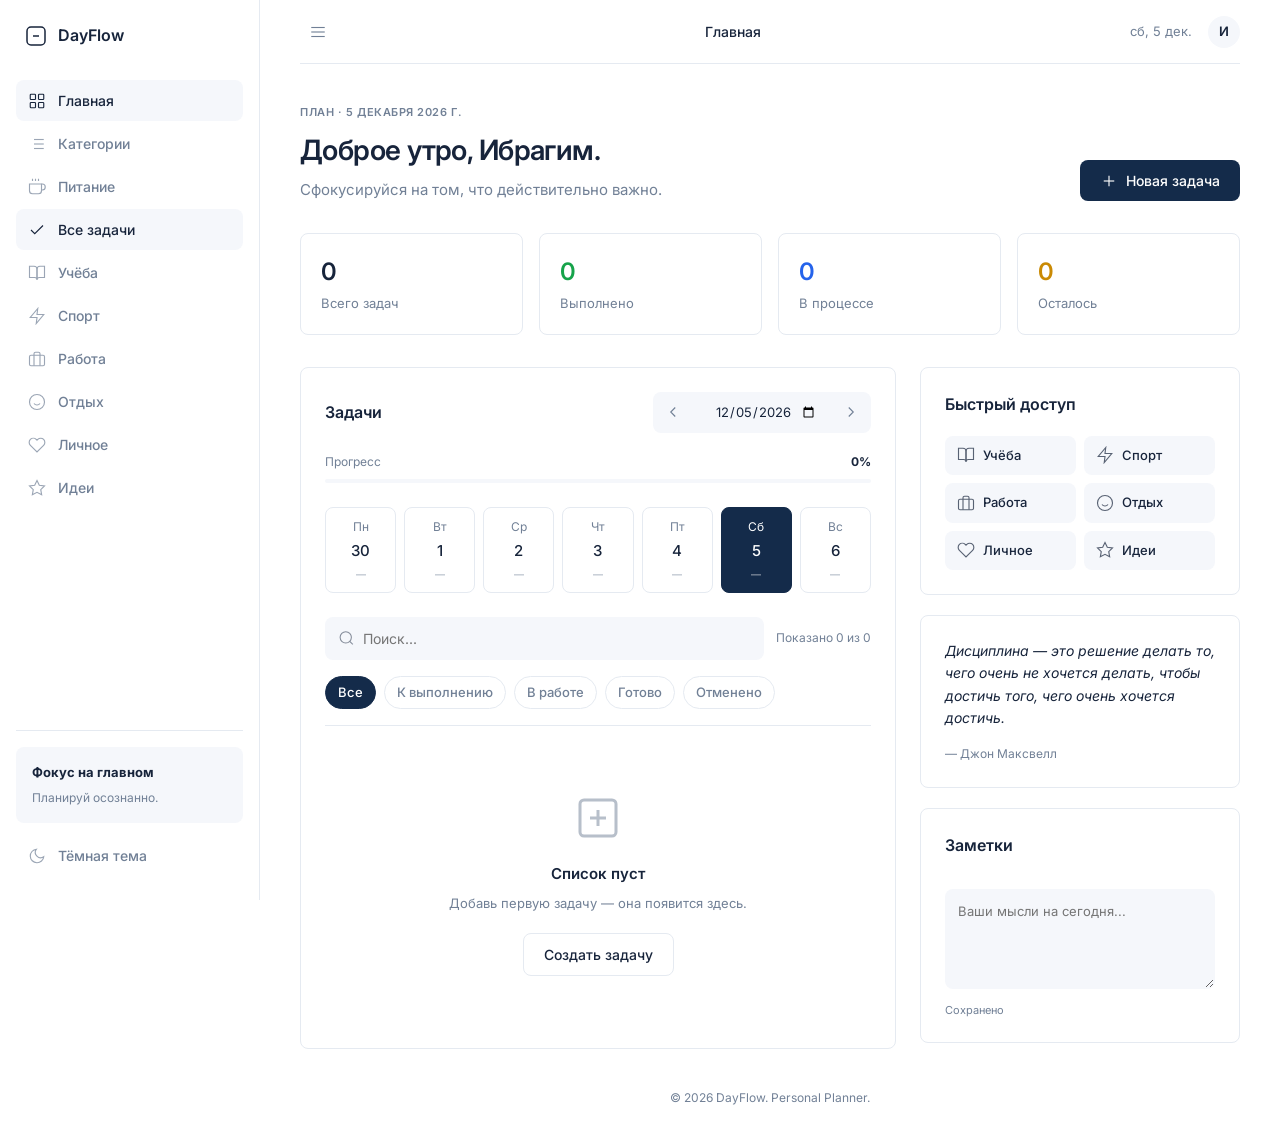
==== commit 6ec85650: "Update index.html" ====
--- a/index.html
+++ b/index.html
@@ -28,7 +28,7 @@
           Категории
         </a>
         <a class="nav-link" href="nutrition.html">
-          <svg viewBox="0 0 24 24" fill="none" stroke="currentColor" stroke-width="2"><circle cx="12" cy="12" r="9"/><circle cx="12" cy="12" r="4.5"/></svg>
+          <svg viewBox="0 0 24 24" fill="none" stroke="currentColor" stroke-width="2"><path d="M18 8h1a4 4 0 0 1 0 8h-1"/><path d="M2 8h16v9a4 4 0 0 1-4 4H6a4 4 0 0 1-4-4V8z"/><line x1="6" y1="1" x2="6" y2="4"/><line x1="10" y1="1" x2="10" y2="4"/><line x1="14" y1="1" x2="14" y2="4"/></svg>
           Питание
         </a>
         <button type="button" class="nav-link" data-filter="all">
@@ -195,21 +195,6 @@
             <textarea id="dailyNote" placeholder="Ваши мысли на сегодня..."></textarea>
             <small class="save-hint" id="noteSaved">Сохранено</small>
           </div>
-
-          <a class="panel nutrition-summary" id="nutritionSummary" href="nutrition.html">
-            <div class="ns-ring">
-              <svg viewBox="0 0 48 48" aria-hidden="true">
-                <circle class="ring-bg" cx="24" cy="24" r="20"></circle>
-                <circle class="ring-fill ring-cal" id="nsRing" cx="24" cy="24" r="20"></circle>
-              </svg>
-            </div>
-            <div class="ns-info">
-              <span class="ns-label">Питание сегодня</span>
-              <strong><span id="nsCal">0</span> / <span id="nsGoal">2200</span> ккал</strong>
-              <small>Б <span id="nsP">0</span> · Ж <span id="nsF">0</span> · У <span id="nsC">0</span></small>
-            </div>
-            <svg class="ns-arrow" viewBox="0 0 24 24" fill="none" stroke="currentColor" stroke-width="2"><polyline points="9 18 15 12 9 6"/></svg>
-          </a>
         </aside>
       </section>
       
--- a/style.css
+++ b/style.css
@@ -398,3 +398,148 @@
 body.dark .cat-rest, body.dark .cat-personal, body.dark .cat-ideas {
   background: #26364d; color: #dbeafe;
 }
+
+
+/* ============================================================
+   NUTRITION MODULE — добавлено, существующие стили не изменены
+   ============================================================ */
+:root {
+  --cal-color: #142b4a;
+  --pro-color: #16a34a;
+  --fat-color: #d97706;
+  --carb-color: #2563eb;
+  --over-color: #dc2626;
+}
+body.dark {
+  --cal-color: #60a5fa;
+  --pro-color: #4ade80;
+  --fat-color: #fbbf24;
+  --carb-color: #60a5fa;
+  --over-color: #f87171;
+}
+
+/* Кольца */
+.ring { position: relative; display: grid; place-items: center; }
+.ring svg { width: 100%; height: 100%; overflow: visible; }
+.ring-bg { fill: none; stroke: var(--surface-alt); stroke-width: 9; }
+body.dark .ring-bg { stroke: #27272a; }
+.ring-fill {
+  fill: none; stroke-width: 9; stroke-linecap: round;
+  transform: rotate(-90deg); transform-origin: 50% 50%;
+  transition: stroke-dashoffset .6s cubic-bezier(.2,.8,.2,1), stroke .3s ease;
+}
+.ring-cal { stroke: var(--cal-color); }
+.ring-pro { stroke: var(--pro-color); }
+.ring-fat { stroke: var(--fat-color); }
+.ring-carb { stroke: var(--carb-color); }
+.ring-lg { width: 172px; height: 172px; }
+.ring-sm { width: 78px; height: 78px; }
+.ring-sm .ring-bg, .ring-sm .ring-fill { stroke-width: 7; }
+.ring-center { position: absolute; inset: 0; display: flex; flex-direction: column; align-items: center; justify-content: center; text-align: center; gap: 2px; }
+.ring-lg .ring-center strong { font-size: 30px; font-weight: 600; letter-spacing: -.02em; line-height: 1; }
+.ring-lg .ring-center span { font-size: 11px; color: var(--text-muted); }
+.ring-sm .ring-center strong { font-size: 17px; font-weight: 600; line-height: 1; }
+.ring-sm .ring-center span { font-size: 10px; color: var(--text-muted); }
+
+/* Дашборд */
+.nutrition-dashboard { display: grid; grid-template-columns: 210px minmax(0,1fr); gap: 28px; align-items: center; margin-bottom: 24px; }
+.nd-main { display: flex; flex-direction: column; align-items: center; gap: 12px; min-width: 0; }
+.nd-remaining { font-size: 13px; color: var(--text-muted); text-align: center; }
+.nd-macros { display: flex; gap: 20px; justify-content: space-around; flex-wrap: wrap; min-width: 0; }
+.macro { display: flex; flex-direction: column; align-items: center; gap: 9px; min-width: 0; }
+.macro-info { text-align: center; }
+.macro-name { display: inline-flex; align-items: center; gap: 6px; font-size: 13px; font-weight: 500; }
+.macro-name::before { content: ""; width: 8px; height: 8px; border-radius: 50%; background: var(--text-muted); }
+.dot-pro::before { background: var(--pro-color); }
+.dot-fat::before { background: var(--fat-color); }
+.dot-carb::before { background: var(--carb-color); }
+.macro-info small { display: block; font-size: 11px; color: var(--text-muted); margin-top: 2px; }
+.nd-footer { grid-column: 1 / -1; display: flex; justify-content: flex-end; border-top: 1px solid var(--border); padding-top: 16px; }
+
+/* Приёмы пищи */
+.meal-list { display: flex; flex-direction: column; gap: 12px; }
+.meal-card { border: 1px solid var(--border); border-radius: var(--radius); padding: 16px; }
+.meal-head { display: flex; align-items: center; gap: 12px; margin-bottom: 12px; }
+.meal-photo { width: 46px; height: 46px; border-radius: 8px; object-fit: cover; flex: 0 0 auto; border: 1px solid var(--border); }
+.meal-head-main { flex: 1; min-width: 0; }
+.meal-head-main strong { display: block; font-size: 14px; font-weight: 600; }
+.meal-kcal { font-size: 12px; color: var(--text-muted); }
+.meal-items { list-style: none; display: flex; flex-direction: column; gap: 7px; margin-bottom: 12px; }
+.meal-items li { display: flex; justify-content: space-between; gap: 12px; font-size: 13px; }
+.meal-items li span:first-child { min-width: 0; overflow-wrap: anywhere; }
+.meal-items li span:last-child { color: var(--text-muted); white-space: nowrap; }
+.meal-macros { display: flex; gap: 16px; font-size: 12px; color: var(--text-muted); border-top: 1px solid var(--border); padding-top: 10px; }
+
+/* Поиск продуктов в модалке */
+.nutri-search { width: 100%; }
+.food-results { max-height: 210px; overflow-y: auto; border: 1px solid var(--border); border-radius: var(--radius); margin-bottom: 16px; }
+.food-row { display: flex; align-items: center; gap: 10px; width: 100%; padding: 10px 12px; text-align: left; border-bottom: 1px solid var(--border); transition: .15s; }
+.food-row:last-child { border-bottom: none; }
+.food-row:hover { background: var(--surface-alt); }
+.food-row-main { flex: 1; min-width: 0; }
+.food-row-main strong { display: block; font-size: 13px; font-weight: 500; overflow-wrap: anywhere; }
+.food-row-main small { font-size: 11px; color: var(--text-muted); }
+.food-row-add { width: 26px; height: 26px; border-radius: 6px; display: grid; place-items: center; background: var(--surface-alt); color: var(--primary); flex: 0 0 auto; }
+body.dark .food-row-add { color: #dbeafe; }
+.food-row:hover .food-row-add { background: var(--primary); color: #fff; }
+.food-empty { padding: 16px; font-size: 13px; color: var(--text-muted); text-align: center; }
+
+/* Свой продукт */
+.custom-food { margin-bottom: 16px; }
+.custom-toggle { font-size: 13px; font-weight: 500; color: var(--primary); padding: 4px 0; }
+body.dark .custom-toggle { color: #93c5fd; }
+.custom-form { margin-top: 12px; padding: 14px; background: var(--surface-alt); border-radius: var(--radius); }
+.form-row.four { grid-template-columns: repeat(4, 1fr); gap: 10px; }
+
+/* Состав приёма (черновик) */
+.draft { border: 1px solid var(--border); border-radius: var(--radius); padding: 14px; margin-bottom: 16px; }
+.draft-title { font-size: 12px; font-weight: 600; color: var(--text-muted); margin-bottom: 10px; }
+.draft-list { display: flex; flex-direction: column; gap: 8px; }
+.draft-empty { font-size: 13px; color: var(--text-muted); }
+.draft-row { display: flex; align-items: center; gap: 10px; }
+.draft-name { flex: 1; min-width: 0; font-size: 13px; overflow-wrap: anywhere; }
+.draft-grams { display: flex; align-items: center; gap: 4px; flex: 0 0 auto; }
+.draft-grams input { width: 66px; padding: 6px 8px; background: var(--surface-alt); border: 1px solid var(--border); border-radius: 6px; font-size: 13px; text-align: right; outline: none; }
+.draft-grams input:focus { border-color: var(--primary); }
+.draft-grams span { font-size: 12px; color: var(--text-muted); }
+.draft-kcal { font-size: 12px; color: var(--text-muted); white-space: nowrap; min-width: 62px; text-align: right; }
+.draft-preview { margin-top: 12px; padding-top: 10px; border-top: 1px solid var(--border); font-size: 13px; font-weight: 600; }
+
+/* Фото */
+.photo-row { display: flex; align-items: center; gap: 12px; flex-wrap: wrap; }
+.photo-add { display: inline-flex; align-items: center; gap: 8px; padding: 10px 14px; border: 1px dashed var(--border); border-radius: var(--radius); font-size: 13px; color: var(--text-muted); cursor: pointer; transition: .15s; }
+.photo-add:hover { border-color: var(--primary); color: var(--text); }
+.photo-preview { position: relative; width: 74px; height: 74px; }
+.photo-preview img { width: 100%; height: 100%; object-fit: cover; border-radius: 8px; border: 1px solid var(--border); }
+.photo-remove { position: absolute; top: -7px; right: -7px; width: 22px; height: 22px; border-radius: 50%; background: var(--text); color: var(--bg); display: grid; place-items: center; }
+.photo-remove .icon, .photo-remove svg { width: 12px; height: 12px; }
+
+.modal-wide { width: min(560px, 100%); }
+.goals-hint { font-size: 12px; color: var(--text-muted); margin-bottom: 8px; line-height: 1.5; }
+
+/* Карточка-сводка на главной */
+.nutrition-summary { display: flex; align-items: center; gap: 14px; transition: .15s; }
+.nutrition-summary:hover { border-color: var(--text-muted); }
+.ns-ring { width: 48px; height: 48px; flex: 0 0 auto; position: relative; }
+.ns-ring svg { width: 100%; height: 100%; overflow: visible; }
+.ns-ring .ring-bg, .ns-ring .ring-fill { stroke-width: 5; }
+.ns-info { flex: 1; min-width: 0; display: flex; flex-direction: column; gap: 2px; }
+.ns-label { font-size: 12px; color: var(--text-muted); }
+.ns-info strong { font-size: 15px; font-weight: 600; }
+.ns-info small { font-size: 11px; color: var(--text-muted); }
+.ns-arrow { width: 16px; height: 16px; color: var(--text-muted); flex: 0 0 auto; }
+
+@media (max-width: 768px) {
+  .nutrition-dashboard { grid-template-columns: 1fr; gap: 22px; justify-items: center; }
+  .nd-macros { width: 100%; justify-content: space-between; gap: 12px; }
+  .nd-footer { width: 100%; }
+  .nd-footer .secondary-button { width: 100%; }
+  .form-row.four { grid-template-columns: 1fr 1fr; }
+  .meal-macros { flex-wrap: wrap; gap: 10px; }
+  .draft-kcal { min-width: 54px; }
+}
+@media (max-width: 480px) {
+  .ring-lg { width: 150px; height: 150px; }
+  .ring-sm { width: 70px; height: 70px; }
+  .nd-macros { gap: 8px; }
+}
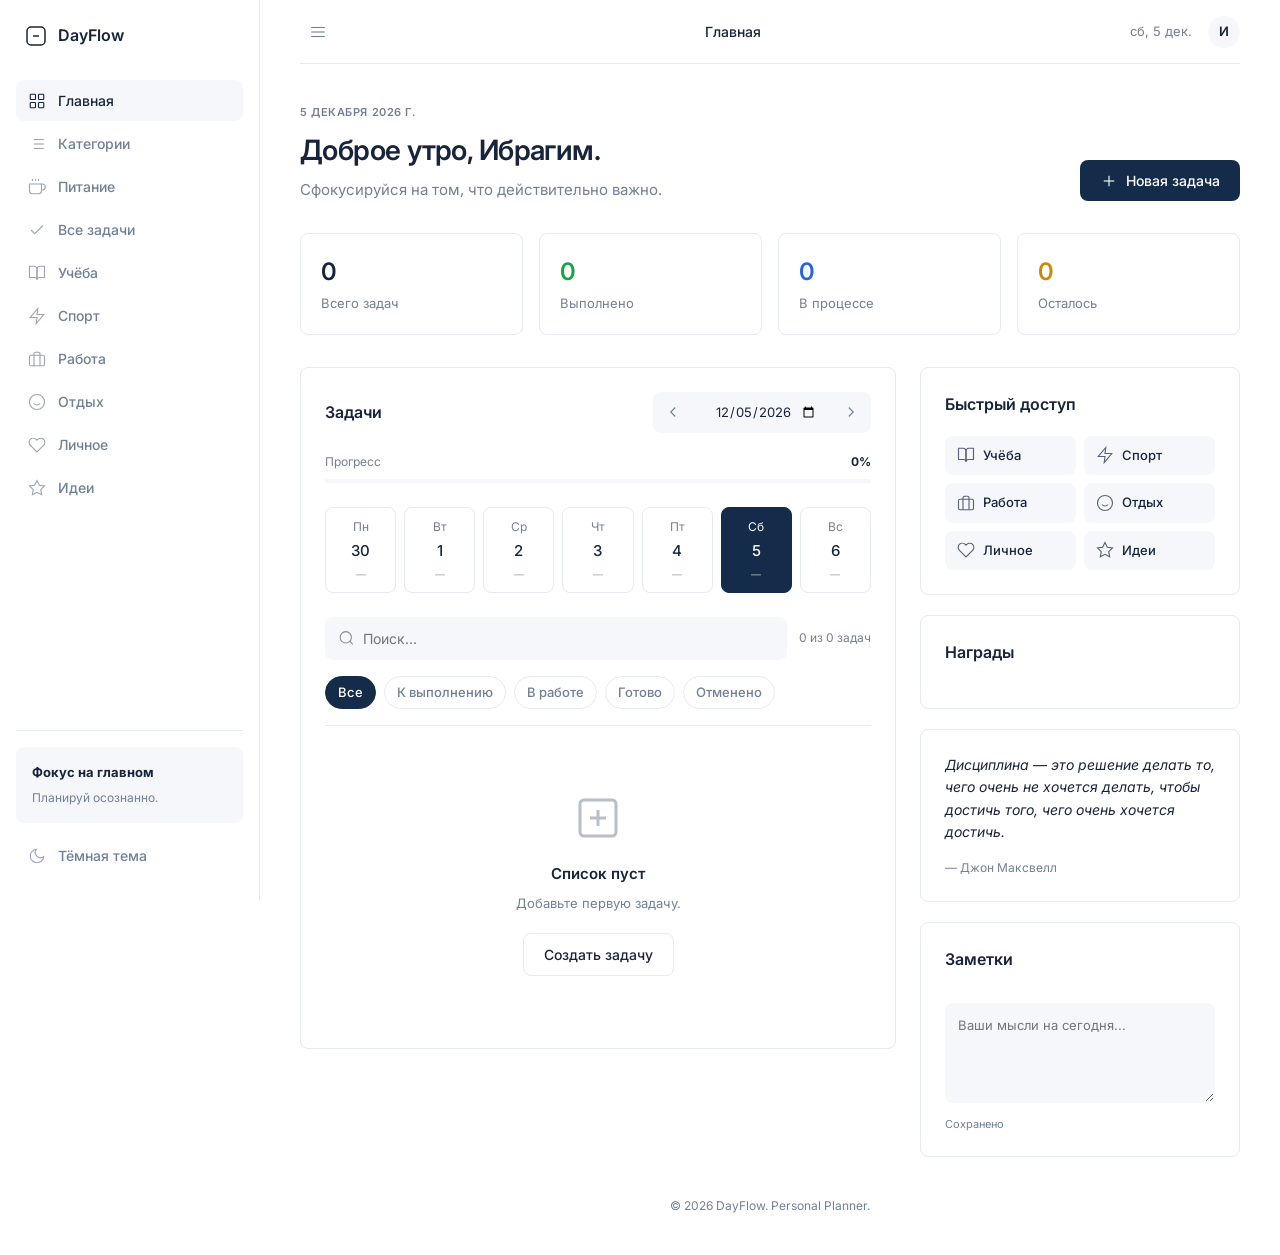
==== commit d78498e1: "Update index.html" ====
--- a/index.html
+++ b/index.html
@@ -183,6 +183,12 @@
             </div>
           </div>
 
+          <!-- === НАГРАДЫ (добавлено) === -->
+          <div class="panel awards-panel">
+            <div class="panel-heading"><h2>Награды</h2></div>
+            <div id="awardsBlock" class="awards-block" aria-live="polite"></div>
+          </div>
+
           <div class="quote-card">
             <blockquote>
               <p>Дисциплина — это решение делать то, чего очень не хочется делать, чтобы достичь того, чего очень хочется достичь.</p>
--- a/style.css
+++ b/style.css
@@ -399,147 +399,128 @@
   background: #26364d; color: #dbeafe;
 }
 
-
-/* ============================================================
-   NUTRITION MODULE — добавлено, существующие стили не изменены
-   ============================================================ */
-:root {
-  --cal-color: #142b4a;
-  --pro-color: #16a34a;
-  --fat-color: #d97706;
-  --carb-color: #2563eb;
-  --over-color: #dc2626;
-}
-body.dark {
-  --cal-color: #60a5fa;
-  --pro-color: #4ade80;
-  --fat-color: #fbbf24;
-  --carb-color: #60a5fa;
-  --over-color: #f87171;
-}
-
-/* Кольца */
-.ring { position: relative; display: grid; place-items: center; }
-.ring svg { width: 100%; height: 100%; overflow: visible; }
-.ring-bg { fill: none; stroke: var(--surface-alt); stroke-width: 9; }
-body.dark .ring-bg { stroke: #27272a; }
+/* === NUTRITION PAGE (только добавлено, существующие стили не изменены) === */
+.nutrition-rings-panel { margin-bottom: 24px; }
+.nutrition-rings {
+  display: grid; grid-template-columns: 1.3fr 1fr 1fr 1fr;
+  gap: 24px; align-items: center;
+}
+.ring-block { display: flex; flex-direction: column; align-items: center; gap: 6px; text-align: center; }
+.ring { position: relative; width: 96px; height: 96px; }
+.ring-main .ring { width: 150px; height: 150px; }
+.ring svg { width: 100%; height: 100%; transform: rotate(-90deg); display: block; }
+.ring-track { fill: none; stroke: var(--surface-alt); stroke-width: 8; }
+.ring-main .ring-track { stroke-width: 9; }
 .ring-fill {
-  fill: none; stroke-width: 9; stroke-linecap: round;
-  transform: rotate(-90deg); transform-origin: 50% 50%;
-  transition: stroke-dashoffset .6s cubic-bezier(.2,.8,.2,1), stroke .3s ease;
-}
-.ring-cal { stroke: var(--cal-color); }
-.ring-pro { stroke: var(--pro-color); }
-.ring-fat { stroke: var(--fat-color); }
-.ring-carb { stroke: var(--carb-color); }
-.ring-lg { width: 172px; height: 172px; }
-.ring-sm { width: 78px; height: 78px; }
-.ring-sm .ring-bg, .ring-sm .ring-fill { stroke-width: 7; }
-.ring-center { position: absolute; inset: 0; display: flex; flex-direction: column; align-items: center; justify-content: center; text-align: center; gap: 2px; }
-.ring-lg .ring-center strong { font-size: 30px; font-weight: 600; letter-spacing: -.02em; line-height: 1; }
-.ring-lg .ring-center span { font-size: 11px; color: var(--text-muted); }
-.ring-sm .ring-center strong { font-size: 17px; font-weight: 600; line-height: 1; }
-.ring-sm .ring-center span { font-size: 10px; color: var(--text-muted); }
-
-/* Дашборд */
-.nutrition-dashboard { display: grid; grid-template-columns: 210px minmax(0,1fr); gap: 28px; align-items: center; margin-bottom: 24px; }
-.nd-main { display: flex; flex-direction: column; align-items: center; gap: 12px; min-width: 0; }
-.nd-remaining { font-size: 13px; color: var(--text-muted); text-align: center; }
-.nd-macros { display: flex; gap: 20px; justify-content: space-around; flex-wrap: wrap; min-width: 0; }
-.macro { display: flex; flex-direction: column; align-items: center; gap: 9px; min-width: 0; }
-.macro-info { text-align: center; }
-.macro-name { display: inline-flex; align-items: center; gap: 6px; font-size: 13px; font-weight: 500; }
-.macro-name::before { content: ""; width: 8px; height: 8px; border-radius: 50%; background: var(--text-muted); }
-.dot-pro::before { background: var(--pro-color); }
-.dot-fat::before { background: var(--fat-color); }
-.dot-carb::before { background: var(--carb-color); }
-.macro-info small { display: block; font-size: 11px; color: var(--text-muted); margin-top: 2px; }
-.nd-footer { grid-column: 1 / -1; display: flex; justify-content: flex-end; border-top: 1px solid var(--border); padding-top: 16px; }
-
-/* Приёмы пищи */
-.meal-list { display: flex; flex-direction: column; gap: 12px; }
-.meal-card { border: 1px solid var(--border); border-radius: var(--radius); padding: 16px; }
-.meal-head { display: flex; align-items: center; gap: 12px; margin-bottom: 12px; }
-.meal-photo { width: 46px; height: 46px; border-radius: 8px; object-fit: cover; flex: 0 0 auto; border: 1px solid var(--border); }
-.meal-head-main { flex: 1; min-width: 0; }
-.meal-head-main strong { display: block; font-size: 14px; font-weight: 600; }
-.meal-kcal { font-size: 12px; color: var(--text-muted); }
-.meal-items { list-style: none; display: flex; flex-direction: column; gap: 7px; margin-bottom: 12px; }
-.meal-items li { display: flex; justify-content: space-between; gap: 12px; font-size: 13px; }
-.meal-items li span:first-child { min-width: 0; overflow-wrap: anywhere; }
-.meal-items li span:last-child { color: var(--text-muted); white-space: nowrap; }
-.meal-macros { display: flex; gap: 16px; font-size: 12px; color: var(--text-muted); border-top: 1px solid var(--border); padding-top: 10px; }
-
-/* Поиск продуктов в модалке */
-.nutri-search { width: 100%; }
-.food-results { max-height: 210px; overflow-y: auto; border: 1px solid var(--border); border-radius: var(--radius); margin-bottom: 16px; }
-.food-row { display: flex; align-items: center; gap: 10px; width: 100%; padding: 10px 12px; text-align: left; border-bottom: 1px solid var(--border); transition: .15s; }
-.food-row:last-child { border-bottom: none; }
-.food-row:hover { background: var(--surface-alt); }
-.food-row-main { flex: 1; min-width: 0; }
-.food-row-main strong { display: block; font-size: 13px; font-weight: 500; overflow-wrap: anywhere; }
-.food-row-main small { font-size: 11px; color: var(--text-muted); }
-.food-row-add { width: 26px; height: 26px; border-radius: 6px; display: grid; place-items: center; background: var(--surface-alt); color: var(--primary); flex: 0 0 auto; }
-body.dark .food-row-add { color: #dbeafe; }
-.food-row:hover .food-row-add { background: var(--primary); color: #fff; }
-.food-empty { padding: 16px; font-size: 13px; color: var(--text-muted); text-align: center; }
-
-/* Свой продукт */
-.custom-food { margin-bottom: 16px; }
-.custom-toggle { font-size: 13px; font-weight: 500; color: var(--primary); padding: 4px 0; }
-body.dark .custom-toggle { color: #93c5fd; }
-.custom-form { margin-top: 12px; padding: 14px; background: var(--surface-alt); border-radius: var(--radius); }
-.form-row.four { grid-template-columns: repeat(4, 1fr); gap: 10px; }
-
-/* Состав приёма (черновик) */
-.draft { border: 1px solid var(--border); border-radius: var(--radius); padding: 14px; margin-bottom: 16px; }
-.draft-title { font-size: 12px; font-weight: 600; color: var(--text-muted); margin-bottom: 10px; }
-.draft-list { display: flex; flex-direction: column; gap: 8px; }
-.draft-empty { font-size: 13px; color: var(--text-muted); }
-.draft-row { display: flex; align-items: center; gap: 10px; }
-.draft-name { flex: 1; min-width: 0; font-size: 13px; overflow-wrap: anywhere; }
-.draft-grams { display: flex; align-items: center; gap: 4px; flex: 0 0 auto; }
-.draft-grams input { width: 66px; padding: 6px 8px; background: var(--surface-alt); border: 1px solid var(--border); border-radius: 6px; font-size: 13px; text-align: right; outline: none; }
-.draft-grams input:focus { border-color: var(--primary); }
-.draft-grams span { font-size: 12px; color: var(--text-muted); }
-.draft-kcal { font-size: 12px; color: var(--text-muted); white-space: nowrap; min-width: 62px; text-align: right; }
-.draft-preview { margin-top: 12px; padding-top: 10px; border-top: 1px solid var(--border); font-size: 13px; font-weight: 600; }
-
-/* Фото */
-.photo-row { display: flex; align-items: center; gap: 12px; flex-wrap: wrap; }
-.photo-add { display: inline-flex; align-items: center; gap: 8px; padding: 10px 14px; border: 1px dashed var(--border); border-radius: var(--radius); font-size: 13px; color: var(--text-muted); cursor: pointer; transition: .15s; }
-.photo-add:hover { border-color: var(--primary); color: var(--text); }
-.photo-preview { position: relative; width: 74px; height: 74px; }
-.photo-preview img { width: 100%; height: 100%; object-fit: cover; border-radius: 8px; border: 1px solid var(--border); }
-.photo-remove { position: absolute; top: -7px; right: -7px; width: 22px; height: 22px; border-radius: 50%; background: var(--text); color: var(--bg); display: grid; place-items: center; }
-.photo-remove .icon, .photo-remove svg { width: 12px; height: 12px; }
-
-.modal-wide { width: min(560px, 100%); }
-.goals-hint { font-size: 12px; color: var(--text-muted); margin-bottom: 8px; line-height: 1.5; }
-
-/* Карточка-сводка на главной */
-.nutrition-summary { display: flex; align-items: center; gap: 14px; transition: .15s; }
-.nutrition-summary:hover { border-color: var(--text-muted); }
-.ns-ring { width: 48px; height: 48px; flex: 0 0 auto; position: relative; }
-.ns-ring svg { width: 100%; height: 100%; overflow: visible; }
-.ns-ring .ring-bg, .ns-ring .ring-fill { stroke-width: 5; }
-.ns-info { flex: 1; min-width: 0; display: flex; flex-direction: column; gap: 2px; }
-.ns-label { font-size: 12px; color: var(--text-muted); }
-.ns-info strong { font-size: 15px; font-weight: 600; }
-.ns-info small { font-size: 11px; color: var(--text-muted); }
-.ns-arrow { width: 16px; height: 16px; color: var(--text-muted); flex: 0 0 auto; }
-
+  fill: none; stroke-width: 8; stroke-linecap: round;
+  transition: stroke-dashoffset 0.5s ease;
+}
+.ring-main .ring-fill { stroke-width: 9; }
+.ring-kcal .ring-fill { stroke: #142b4a; }
+.ring-protein .ring-fill { stroke: #16a34a; }
+.ring-fat .ring-fill { stroke: #ea8a00; }
+.ring-carbs .ring-fill { stroke: #2563eb; }
+body.dark .ring-kcal .ring-fill { stroke: #dbeafe; }
+body.dark .ring-protein .ring-fill { stroke: #4ade80; }
+body.dark .ring-fat .ring-fill { stroke: #fbbf24; }
+body.dark .ring-carbs .ring-fill { stroke: #60a5fa; }
+.ring-center {
+  position: absolute; inset: 0; display: flex; flex-direction: column;
+  align-items: center; justify-content: center; gap: 1px; pointer-events: none;
+}
+.ring-center strong { font-size: 17px; font-weight: 600; letter-spacing: -0.02em; }
+.ring-main .ring-center strong { font-size: 26px; }
+.ring-center small { font-size: 10px; color: var(--text-muted); }
+.ring-main .ring-center small { font-size: 11px; }
+.ring-caption { font-size: 13px; color: var(--text-muted); margin-top: 4px; }
+.ring-name { display: inline-flex; align-items: center; gap: 6px; font-size: 13px; font-weight: 600; margin-top: 4px; }
+.ring-goal { font-size: 12px; color: var(--text-muted); }
+.dot { width: 8px; height: 8px; border-radius: 50%; display: inline-block; }
+.dot-protein { background: #16a34a; }
+.dot-fat { background: #ea8a00; }
+.dot-carbs { background: #2563eb; }
+body.dark .dot-protein { background: #4ade80; }
+body.dark .dot-fat { background: #fbbf24; }
+body.dark .dot-carbs { background: #60a5fa; }
+
+.pill.macro-protein { background: #f0fdf4; color: #15803d; }
+.pill.macro-fat { background: #fffbeb; color: #b45309; }
+.pill.macro-carbs { background: #eff6ff; color: #1d4ed8; }
+body.dark .pill.macro-protein { background: #14532d; color: #bbf7d0; }
+body.dark .pill.macro-fat { background: #451a03; color: #fde68a; }
+body.dark .pill.macro-carbs { background: #1e3a8a; color: #bfdbfe; }
+
+.meal-item { align-items: center; }
+.meal-thumb {
+  width: 52px; height: 52px; border-radius: var(--radius); object-fit: cover;
+  border: 1px solid var(--border); flex: 0 0 auto;
+}
+
+.photo-upload {
+  display: flex; align-items: center; justify-content: center; gap: 8px;
+  padding: 12px; background: var(--surface-alt); border: 1px dashed var(--border);
+  border-radius: var(--radius); font-size: 13px; font-weight: 500;
+  color: var(--text-muted); cursor: pointer; transition: 0.15s;
+}
+.photo-upload:hover { background: var(--surface); color: var(--text); border-color: var(--text-muted); }
+.photo-preview { display: flex; align-items: flex-start; gap: 8px; margin-top: 10px; }
+.photo-preview img {
+  width: 96px; height: 96px; object-fit: cover;
+  border-radius: var(--radius); border: 1px solid var(--border);
+}
+
+.food-preview {
+  min-height: 20px; font-size: 13px; font-weight: 600;
+  color: var(--text); margin-bottom: 12px;
+}
+.nutrition-submit { width: 100%; justify-content: center; }
+
+/* Поиск еды: подсказки, выбранный продукт, честное сообщение */
+.food-search-group { position: relative; }
+.food-suggestions {
+  position: absolute; left: 0; right: 0; top: 66px; z-index: 30;
+  background: var(--surface); border: 1px solid var(--border); border-radius: var(--radius);
+  box-shadow: 0 8px 24px rgba(0,0,0,0.12); overflow: hidden; max-height: 260px; overflow-y: auto;
+}
+.food-suggestion {
+  display: flex; flex-direction: column; align-items: flex-start; gap: 2px;
+  width: 100%; padding: 10px 12px; text-align: left; transition: 0.15s;
+  border-bottom: 1px solid var(--border);
+}
+.food-suggestion:last-child { border-bottom: none; }
+.food-suggestion:hover { background: var(--surface-alt); }
+.food-suggestion span { font-size: 13px; font-weight: 500; }
+.food-suggestion small { font-size: 11px; color: var(--text-muted); }
+.selected-food-chip {
+  display: flex; align-items: center; justify-content: space-between; gap: 8px;
+  margin-top: 8px; padding: 8px 10px; background: var(--surface-alt);
+  border: 1px solid var(--border); border-radius: var(--radius);
+}
+.selected-food-chip span { font-size: 12px; font-weight: 500; line-height: 1.4; }
+.selected-food-chip .mini-action { flex: 0 0 auto; width: 26px; height: 26px; }
+.own-food-button {
+  margin-top: 8px; font-size: 12px; font-weight: 500; color: var(--text-muted);
+  text-decoration: underline; text-underline-offset: 3px; transition: 0.15s;
+}
+.own-food-button:hover { color: var(--text); }
+.unknown-food-notice {
+  padding: 12px 14px; margin-bottom: 16px; border-radius: var(--radius);
+  background: #fffbeb; border: 1px solid #fde68a; color: #92400e;
+  font-size: 12px; line-height: 1.55;
+}
+.unknown-food-notice strong { display: block; margin-bottom: 4px; font-size: 13px; }
+body.dark .unknown-food-notice { background: #451a03; border-color: #92400e; color: #fde68a; }
+
+@media (max-width: 1024px) {
+  .nutrition-rings { grid-template-columns: repeat(4, 1fr); gap: 16px; }
+  .ring-main .ring { width: 120px; height: 120px; }
+  .ring-main .ring-center strong { font-size: 22px; }
+}
 @media (max-width: 768px) {
-  .nutrition-dashboard { grid-template-columns: 1fr; gap: 22px; justify-items: center; }
-  .nd-macros { width: 100%; justify-content: space-between; gap: 12px; }
-  .nd-footer { width: 100%; }
-  .nd-footer .secondary-button { width: 100%; }
-  .form-row.four { grid-template-columns: 1fr 1fr; }
-  .meal-macros { flex-wrap: wrap; gap: 10px; }
-  .draft-kcal { min-width: 54px; }
-}
-@media (max-width: 480px) {
-  .ring-lg { width: 150px; height: 150px; }
-  .ring-sm { width: 70px; height: 70px; }
-  .nd-macros { gap: 8px; }
-}
+  .nutrition-rings { grid-template-columns: repeat(3, 1fr); gap: 14px; }
+  .ring-main { grid-column: 1 / -1; }
+  .ring { width: 84px; height: 84px; }
+  .ring-center strong { font-size: 15px; }
+  .meal-item { flex-wrap: nowrap; }
+  .meal-thumb { width: 44px; height: 44px; }
+}
